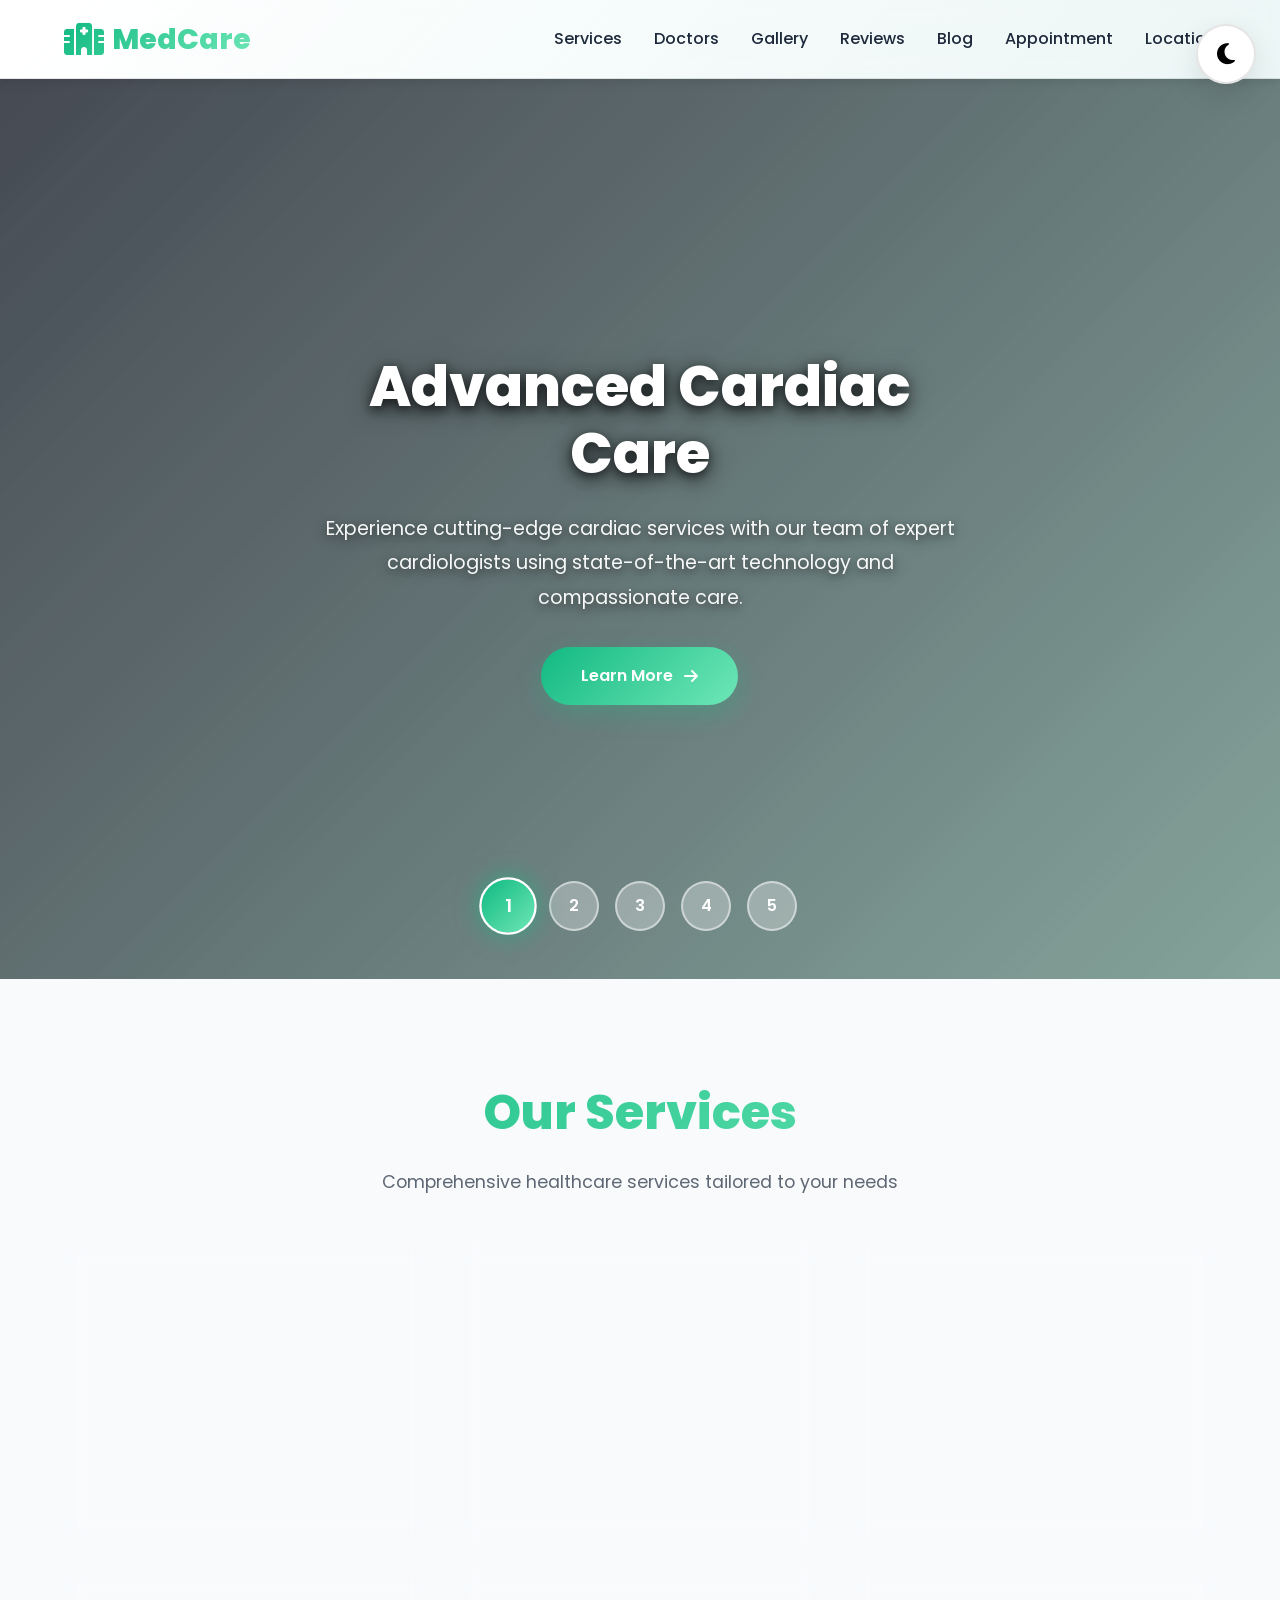
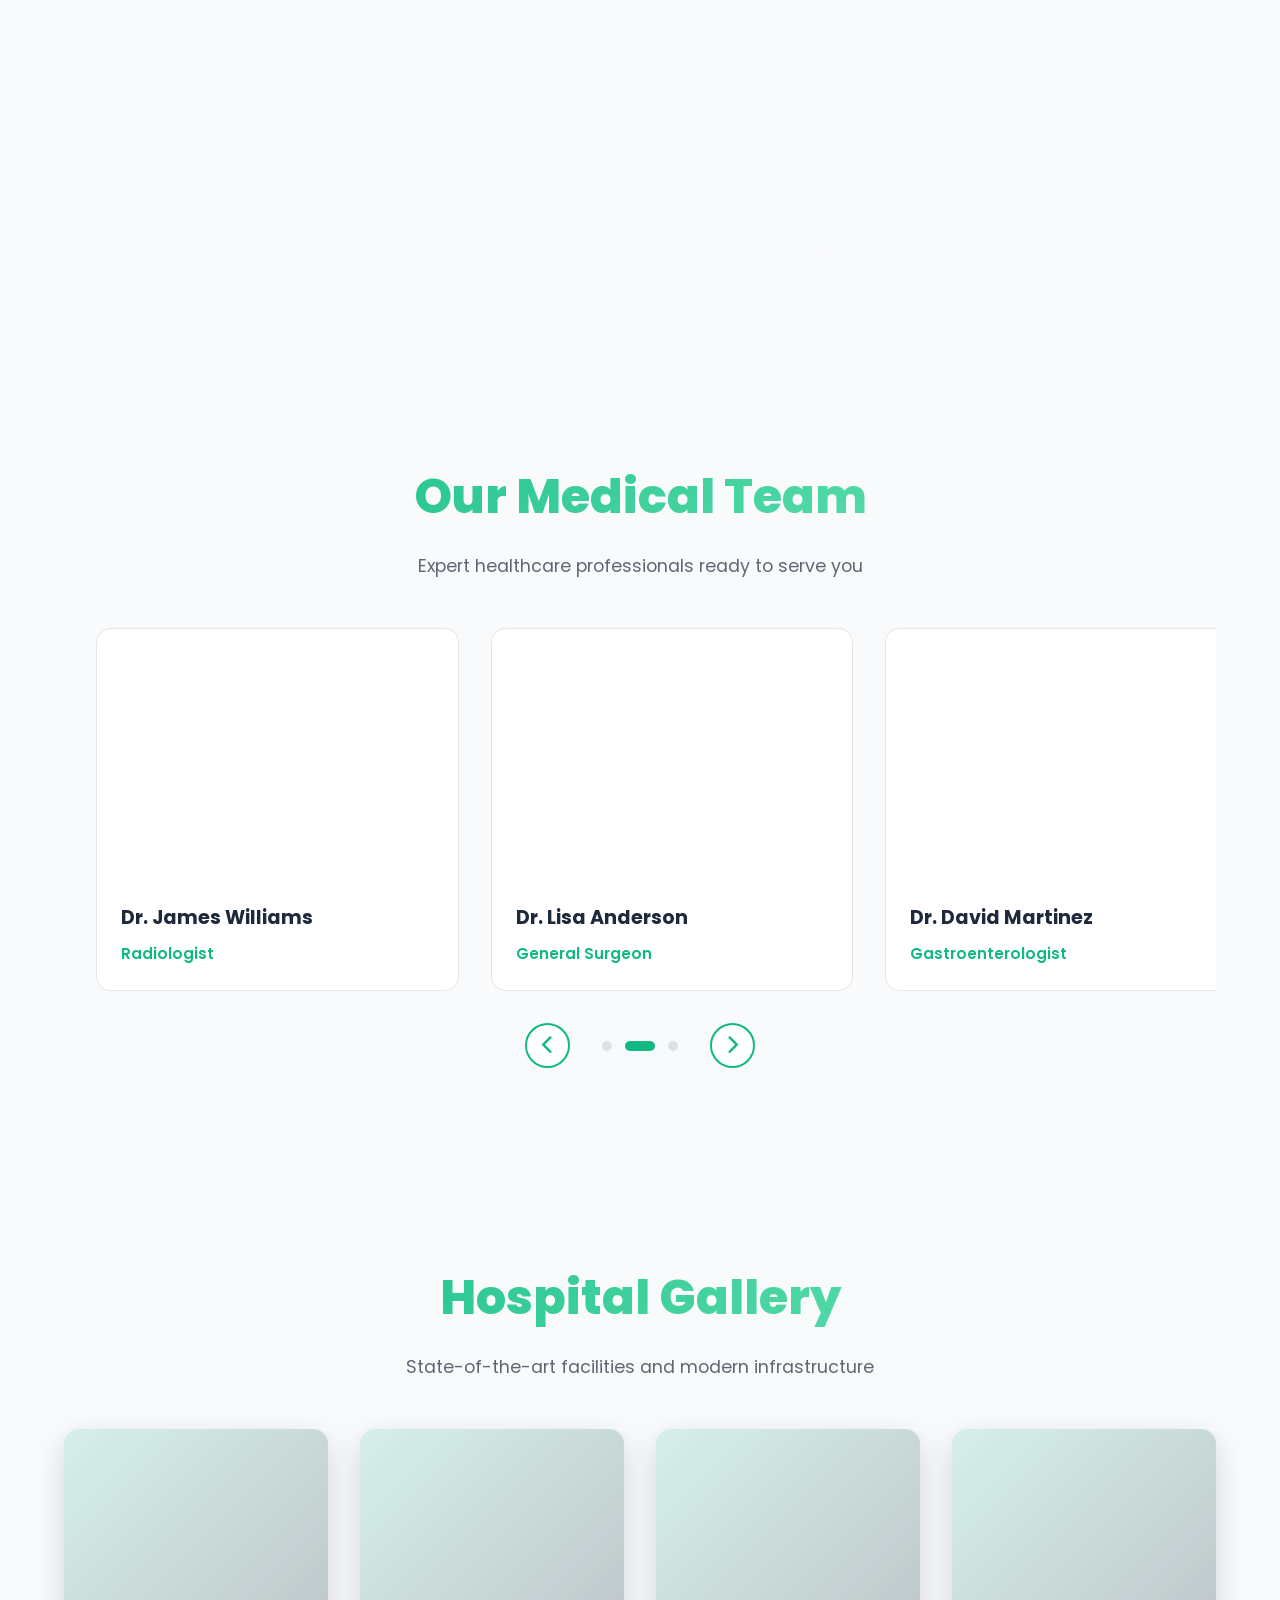
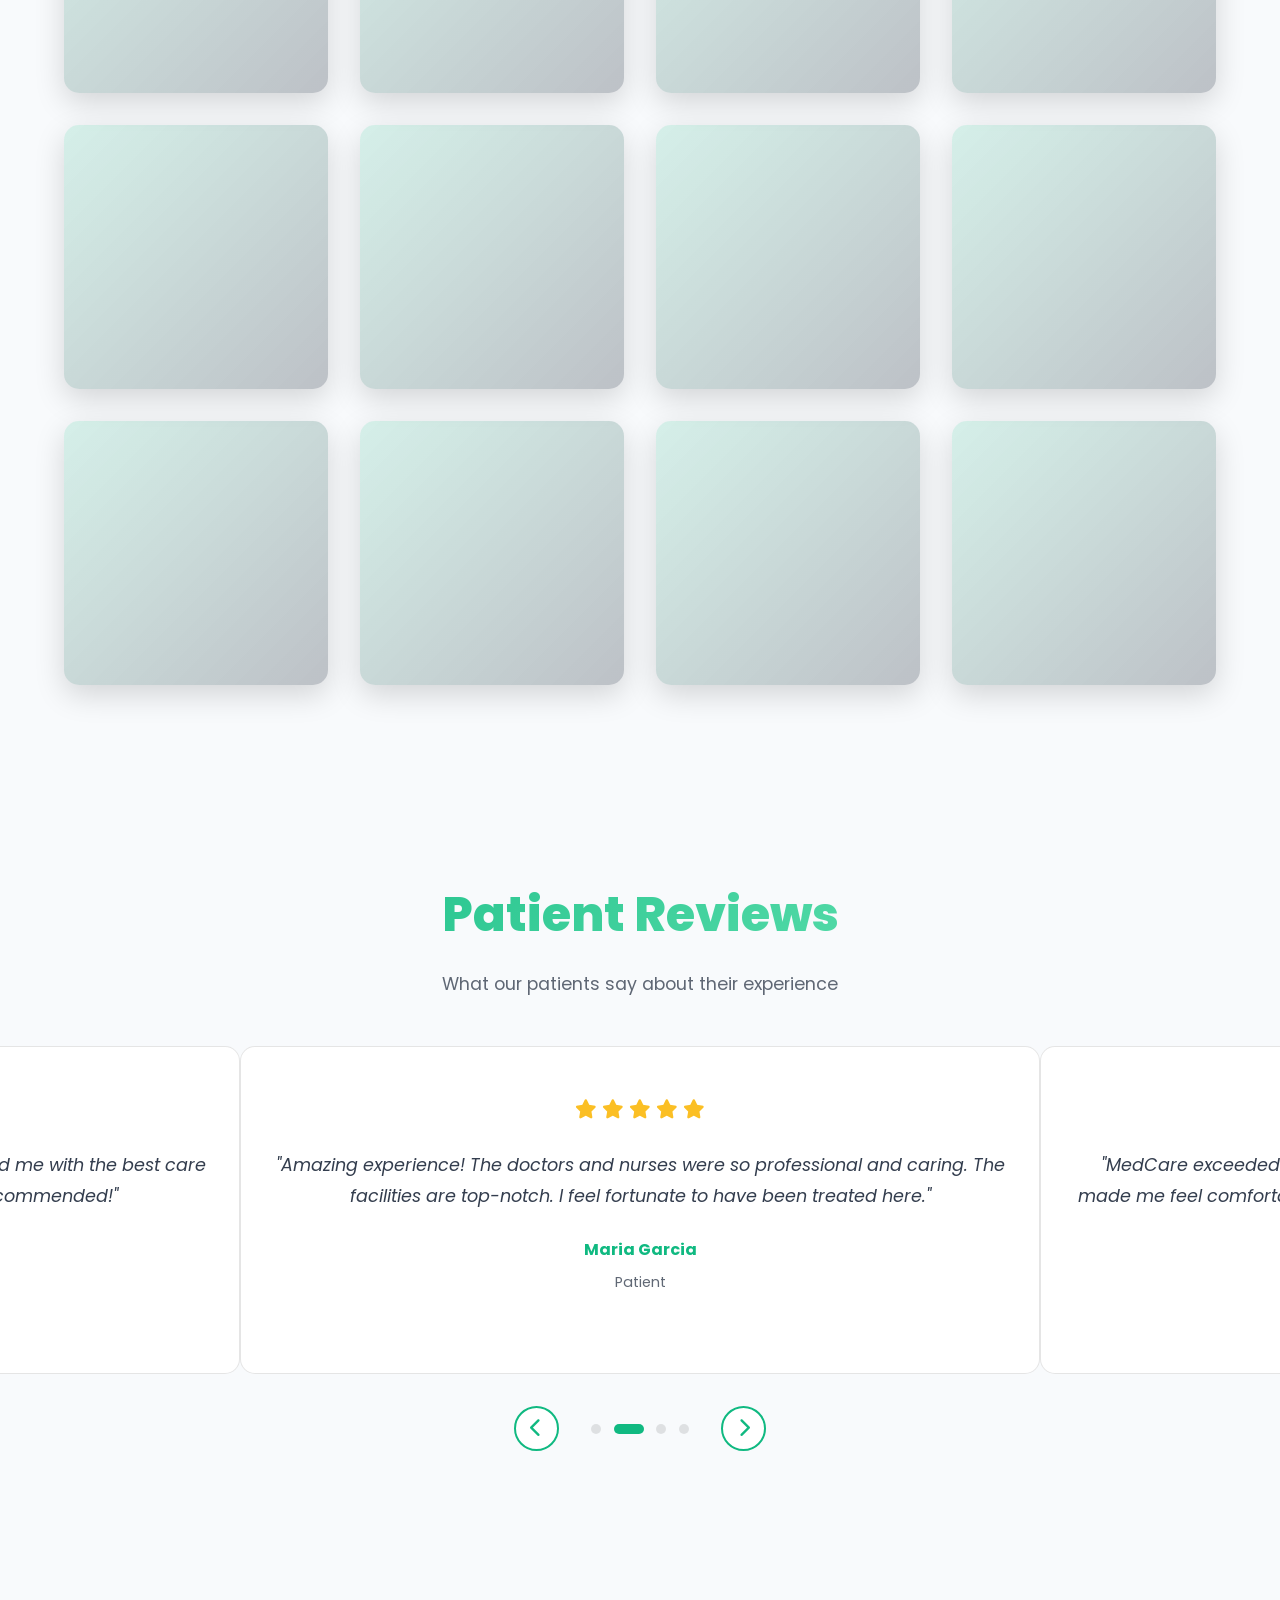
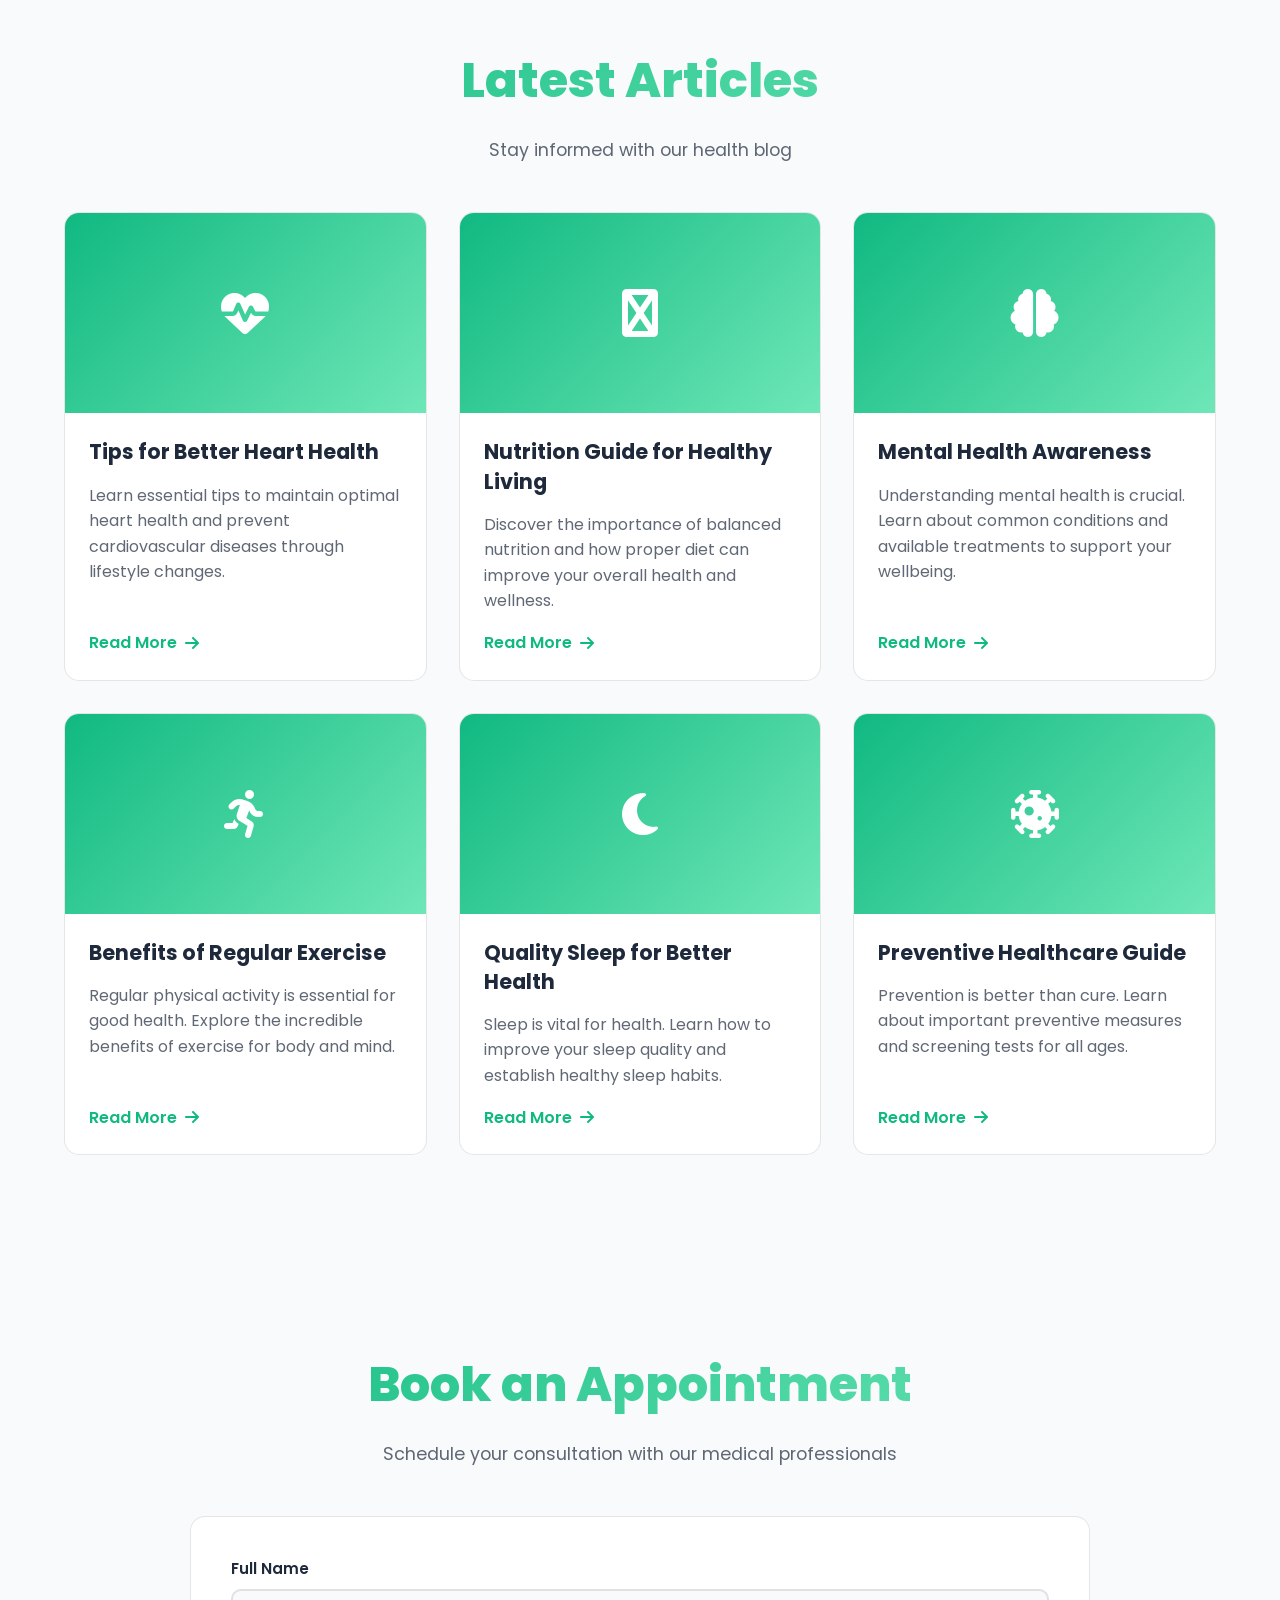
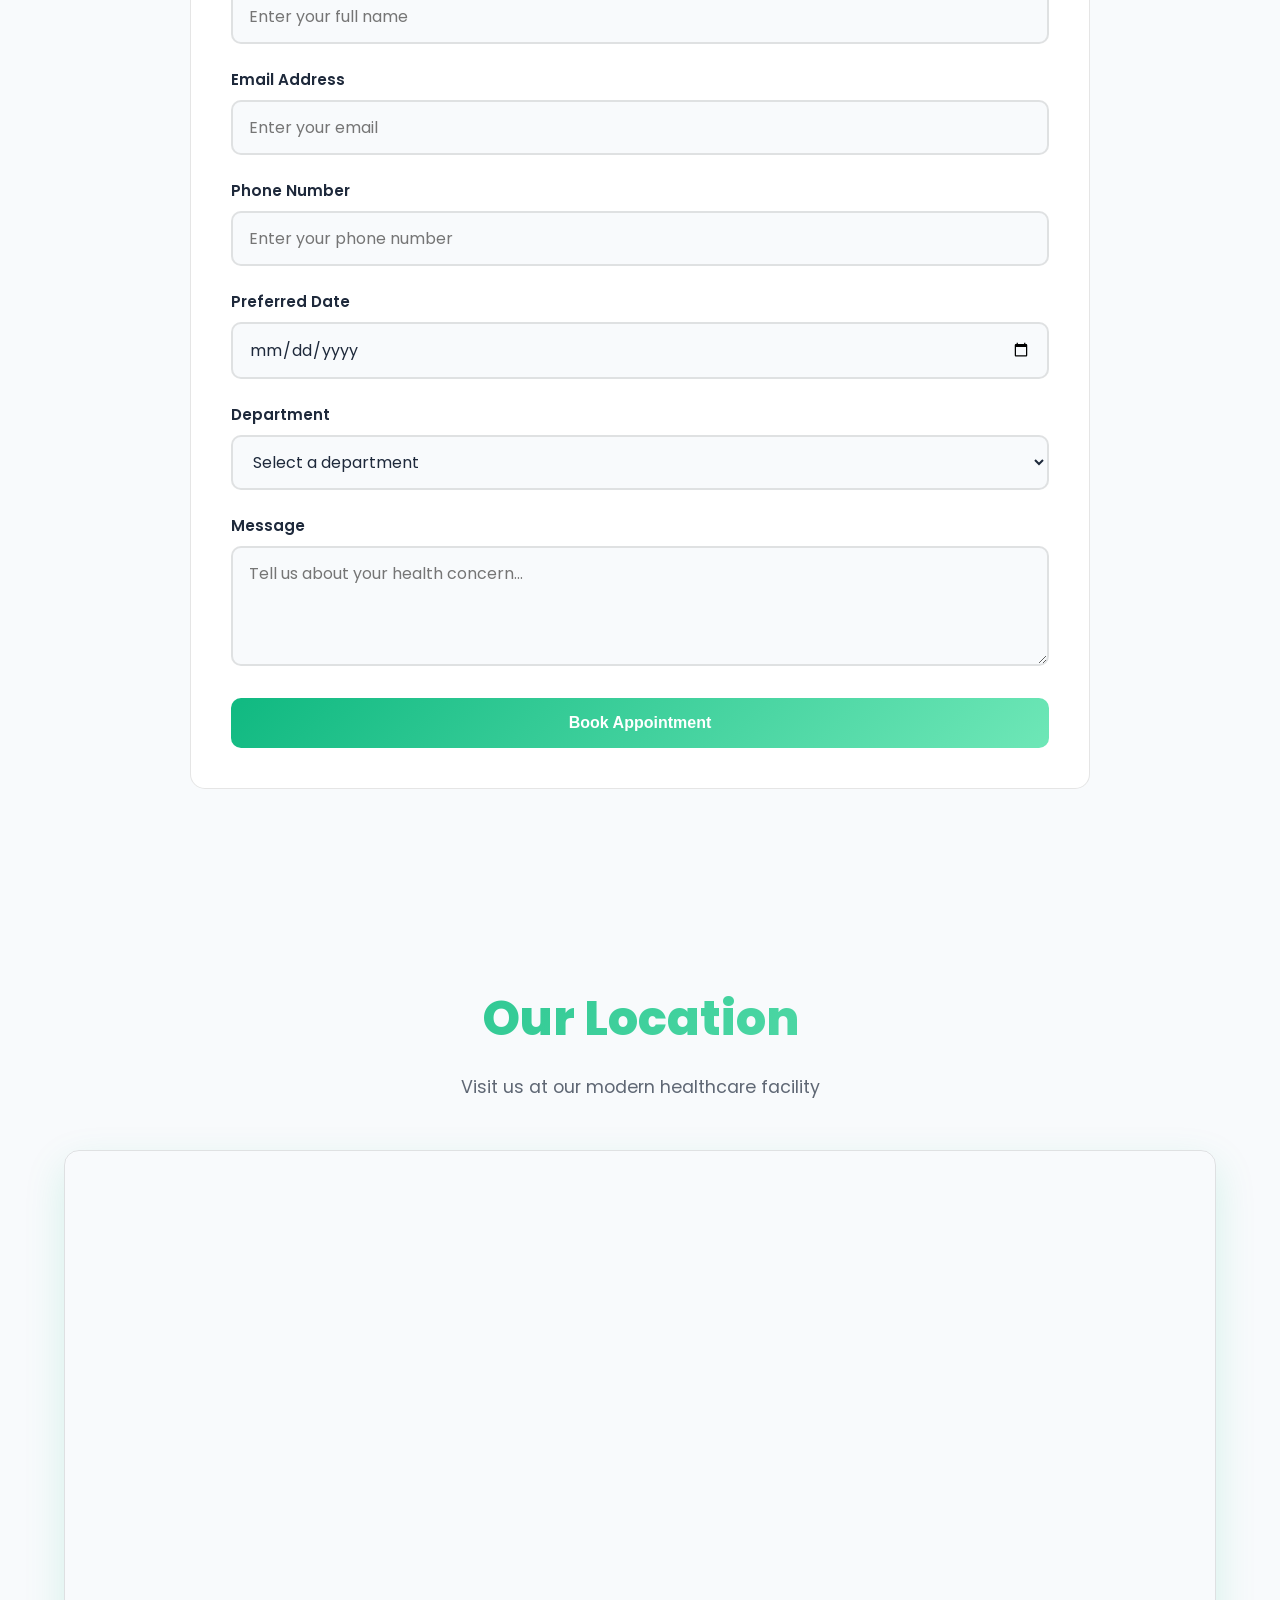
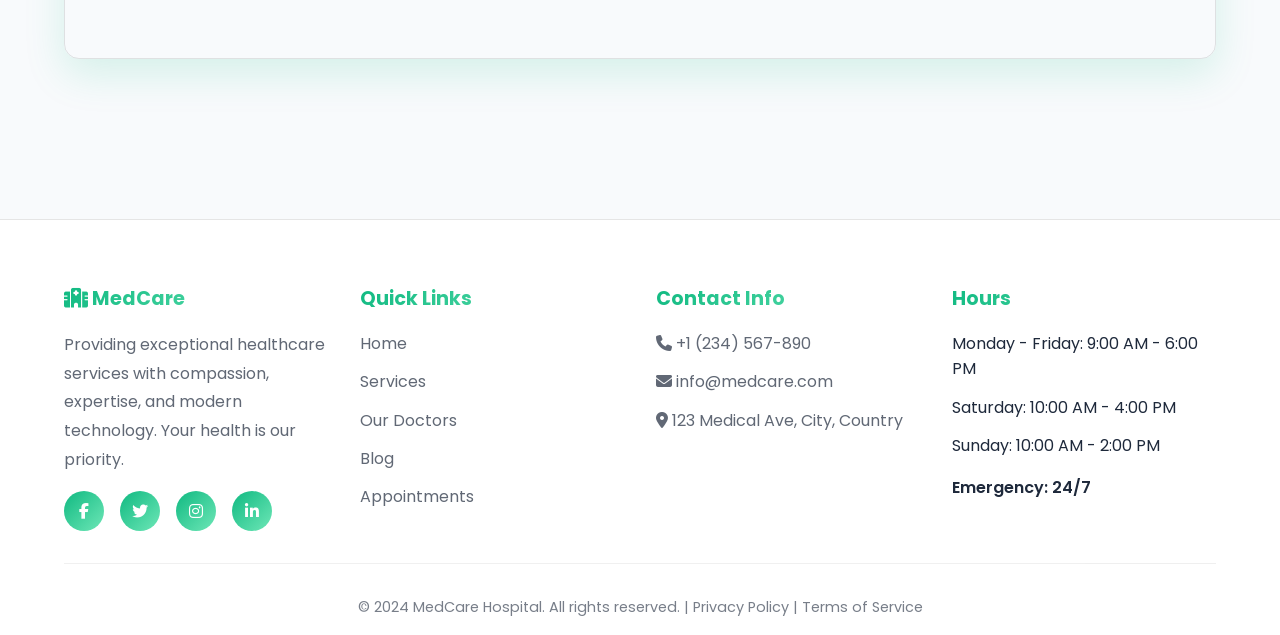
==== index.html @ 806a9387 "updated" ====
<!DOCTYPE html>
<html lang="en">
<head>
    <meta charset="UTF-8">
    <meta name="viewport" content="width=device-width, initial-scale=1.0">
    <meta name="description" content="Modern Hospital - Providing world-class healthcare services with compassion and expertise">
    <title>Modern Hospital - Excellence in Healthcare</title>
    
    <link rel="stylesheet" href="styles.css">

    <!-- Font Awesome Icons -->
    <link rel="stylesheet" href="https://cdnjs.cloudflare.com/ajax/libs/font-awesome/6.4.0/css/all.min.css">
    
    <!-- Google Fonts -->
    <link href="https://fonts.googleapis.com/css2?family=Poppins:wght@300;400;500;600;700;800&family=Roboto:wght@300;400;500;700&display=swap" rel="stylesheet">

    <!-- External CSS -->
    <!-- <link rel="stylesheet" href="modern-hospital.css"> -->
</head>
<body class="light-mode">
    <!-- ==================== THEME TOGGLE ==================== -->
    <button class="theme-toggle" id="themeToggle" aria-label="Toggle dark/light mode">
        <i class="fas fa-moon"></i>
    </button>

    <!-- ==================== NAVBAR ==================== -->
    <nav class="navbar" id="navbar">
        <div class="container">
            <div class="navbar-content">
                <div class="navbar-brand" onclick="scrollToSection('home')" style="cursor: pointer;">
                    <i class="fas fa-hospital"></i>
                    MedCare
                </div>
                <ul class="nav-links" id="navLinks">
                    <li><a class="nav-link" onclick="scrollToSection('services')">Services</a></li>
                    <li><a class="nav-link" onclick="scrollToSection('doctors')">Doctors</a></li>
                    <li><a class="nav-link" onclick="scrollToSection('gallery')">Gallery</a></li>
                    <li><a class="nav-link" onclick="scrollToSection('testimonials')">Reviews</a></li>
                    <li><a class="nav-link" onclick="scrollToSection('blog')">Blog</a></li>
                    <li><a class="nav-link" onclick="scrollToSection('appointment')">Appointment</a></li>
                    <li><a class="nav-link" onclick="scrollToSection('location')">Location</a></li>
                </ul>
                <div class="hamburger" id="hamburger">
                    <span></span>
                    <span></span>
                    <span></span>
                </div>
            </div>
        </div>
    </nav>

    <!-- ==================== HERO SECTION ==================== -->
    <section class="hero" id="home">
        <div class="hero-carousel-wrapper">
            <div class="hero-carousel-track" id="heroCarousel">
                <!-- Slide 1: Cardiac Care -->
                <div class="hero-slide" data-slide="1">
                    <div class="hero-slide-content">
                        <h1 class="hero-slide-title">Advanced Cardiac Care</h1>
                        <p class="hero-slide-description">Experience cutting-edge cardiac services with our team of expert cardiologists using state-of-the-art technology and compassionate care.</p>
                        <a href="#services" onclick="scrollToSection('services')" class="hero-btn">Learn More <i class="fas fa-arrow-right"></i></a>
                    </div>
                </div>

                <!-- Slide 2: Expert Team -->
                <div class="hero-slide" data-slide="2">
                    <div class="hero-slide-content">
                        <h1 class="hero-slide-title">Expert Medical Team</h1>
                        <p class="hero-slide-description">Our dedicated team of healthcare professionals is available 24/7 to provide exceptional medical care with focus on your well-being.</p>
                        <a href="#appointment" onclick="scrollToSection('appointment')" class="hero-btn">Book Appointment <i class="fas fa-calendar-check"></i></a>
                    </div>
                </div>

                <!-- Slide 3: Diagnostic Facilities -->
                <div class="hero-slide" data-slide="3">
                    <div class="hero-slide-content">
                        <h1 class="hero-slide-title">Diagnostic Excellence</h1>
                        <p class="hero-slide-description">Access state-of-the-art diagnostic facilities with advanced imaging and laboratory services for accurate diagnosis and treatment planning.</p>
                        <a href="#services" onclick="scrollToSection('services')" class="hero-btn">View Services <i class="fas fa-stethoscope"></i></a>
                    </div>
                </div>

                <!-- Slide 4: Patient-Centric Care -->
                <div class="hero-slide" data-slide="4"><div class="hero-slide-content">
                        <h1 class="hero-slide-title">Patient-Centric Approach</h1>
                        <p class="hero-slide-description">We prioritize your comfort and recovery with personalized treatment plans designed specifically for your unique healthcare needs.</p>
                        <a href="#appointment" onclick="scrollToSection('appointment')" class="hero-btn">Schedule Visit <i class="fas fa-calendar-check"></i></a>
                    </div>
                </div>

                <!-- Slide 5: Holistic Healthcare -->
                <div class="hero-slide" data-slide="5"><div class="hero-slide-content">
                        <h1 class="hero-slide-title">Holistic Healthcare Services</h1>
                        <p class="hero-slide-description">Comprehensive range of medical services addressing various aspects of your well-being through integrated and compassionate healthcare.</p>
                        <a href="#services" onclick="scrollToSection('services')" class="hero-btn">Explore Services <i class="fas fa-arrow-right"></i></a>
                    </div>
                </div>
            </div>

            <!-- Navigation Dots -->
            <div class="hero-dots" id="heroDots"></div>
        </div>
    </section>

    <!-- ==================== HERO SECTION 2: SURGICAL & SPECIALISTS ==================== -->
    <section class="hero hero-section-2" id="hero2" style="display: none;">
        <div class="hero-carousel-wrapper">
            <div class="hero-carousel-track" id="heroCarousel2">
                <!-- Slide 1: Surgical Excellence -->
                <div class="hero-slide" data-slide="1"><div class="hero-slide-content">
                        <h1 class="hero-slide-title">Surgical Excellence</h1>
                        <p class="hero-slide-description">State-of-the-art surgical suites equipped with advanced technology and staffed by highly skilled surgeons ensuring safe and successful procedures.</p>
                        <a href="#services" onclick="scrollToSection('services')" class="hero-btn">Learn More <i class="fas fa-arrow-right"></i></a>
                    </div>
                </div>

                <!-- Slide 2: Orthopedic Specialists -->
                <div class="hero-slide" data-slide="2"><div class="hero-slide-content">
                        <h1 class="hero-slide-title">Orthopedic Care</h1>
                        <p class="hero-slide-description">Expert orthopedic specialists providing comprehensive treatment for bone, joint, and muscle conditions with cutting-edge surgical and non-surgical options.</p>
                        <a href="#appointment" onclick="scrollToSection('appointment')" class="hero-btn">Book Consultation <i class="fas fa-calendar-check"></i></a>
                    </div>
                </div>

                <!-- Slide 3: Gynecology Services -->
                <div class="hero-slide" data-slide="3"><div class="hero-slide-content">
                        <h1 class="hero-slide-title">Women's Health</h1>
                        <p class="hero-slide-description">Specialized women's health services including obstetrics, gynecology, and maternal care provided by compassionate female specialists.</p>
                        <a href="#services" onclick="scrollToSection('services')" class="hero-btn">View Services <i class="fas fa-stethoscope"></i></a>
                    </div>
                </div>

                <!-- Slide 4: Neurology Department -->
                <div class="hero-slide" data-slide="4"><div class="hero-slide-content">
                        <h1 class="hero-slide-title">Neurology Services</h1>
                        <p class="hero-slide-description">Advanced neurological diagnosis and treatment for brain, spine, and nervous system disorders with modern imaging and therapeutic technologies.</p>
                        <a href="#appointment" onclick="scrollToSection('appointment')" class="hero-btn">Schedule Visit <i class="fas fa-calendar-check"></i></a>
                    </div>
                </div>

                <!-- Slide 5: Pediatric Care -->
                <div class="hero-slide" data-slide="5"><div class="hero-slide-content">
                        <h1 class="hero-slide-title">Pediatric Excellence</h1>
                        <p class="hero-slide-description">Specialized pediatric care with child-friendly facilities and expert pediatricians providing comprehensive healthcare for infants, children, and adolescents.</p>
                        <a href="#services" onclick="scrollToSection('services')" class="hero-btn">Explore Services <i class="fas fa-arrow-right"></i></a>
                    </div>
                </div>
            </div>

            <!-- Navigation Dots -->
            <div class="hero-dots" id="heroDots2"></div>
        </div>
    </section>

    <!-- ==================== HERO SECTION 3: EMERGENCY & WELLNESS ==================== -->
    <section class="hero hero-section-3" id="hero3" style="display: none;">
        <div class="hero-carousel-wrapper">
            <div class="hero-carousel-track" id="heroCarousel3">
                <!-- Slide 1: Emergency Services -->
                <div class="hero-slide" data-slide="1"><div class="hero-slide-content">
                        <h1 class="hero-slide-title">24/7 Emergency Care</h1>
                        <p class="hero-slide-description">Round-the-clock emergency department with fully equipped trauma centers and experienced medical professionals ready to handle any medical emergency.</p>
                        <a href="#services" onclick="scrollToSection('services')" class="hero-btn">Learn More <i class="fas fa-arrow-right"></i></a>
                    </div>
                </div>

                <!-- Slide 2: Wellness Programs -->
                <div class="hero-slide" data-slide="2"><div class="hero-slide-content">
                        <h1 class="hero-slide-title">Wellness & Prevention</h1>
                        <p class="hero-slide-description">Comprehensive wellness programs including preventive health screenings, fitness coaching, and lifestyle management for optimal health outcomes.</p>
                        <a href="#appointment" onclick="scrollToSection('appointment')" class="hero-btn">Join Program <i class="fas fa-calendar-check"></i></a>
                    </div>
                </div>

                <!-- Slide 3: Mental Health -->
                <div class="hero-slide" data-slide="3"><div class="hero-slide-content">
                        <h1 class="hero-slide-title">Mental Health Support</h1>
                        <p class="hero-slide-description">Professional mental health services including counseling, therapy, and psychiatric care in a supportive and confidential environment.</p>
                        <a href="#services" onclick="scrollToSection('services')" class="hero-btn">View Services <i class="fas fa-stethoscope"></i></a>
                    </div>
                </div>

                <!-- Slide 4: Rehabilitation Center -->
                <div class="hero-slide" data-slide="4"><div class="hero-slide-content">
                        <h1 class="hero-slide-title">Rehabilitation Services</h1>
                        <p class="hero-slide-description">State-of-the-art rehabilitation center providing physical therapy, occupational therapy, and recovery programs for maximum patient recovery.</p>
                        <a href="#appointment" onclick="scrollToSection('appointment')" class="hero-btn">Schedule Session <i class="fas fa-calendar-check"></i></a>
                    </div>
                </div>

                <!-- Slide 5: Specialized Care -->
                <div class="hero-slide" data-slide="5"><div class="hero-slide-content">
                        <h1 class="hero-slide-title">Specialty Services</h1>
                        <p class="hero-slide-description">Access to specialized medical services including oncology, endocrinology, rheumatology, and other specialized departments for complex medical conditions.</p>
                        <a href="#services" onclick="scrollToSection('services')" class="hero-btn">Explore Services <i class="fas fa-arrow-right"></i></a>
                    </div>
                </div>
            </div>

            <!-- Navigation Dots -->
            <div class="hero-dots" id="heroDots3"></div>
        </div>
    </section>

    <section class="services" id="services">
        <div class="container">
            <h2 class="section-title">Our Services</h2>
            <p class="section-subtitle">Comprehensive healthcare services tailored to your needs</p>
            
            <div class="services-grid">
                <div class="service-card">
                    <div class="service-icon">
                        <i class="fas fa-heartbeat"></i>
                    </div>
                    <h3 class="service-title">Emergency Care</h3>
                    <p class="service-description">24/7 emergency services with highly trained medical professionals and advanced equipment</p>
                </div>

                <div class="service-card">
                    <div class="service-icon">
                        <i class="fas fa-microscope"></i>
                    </div>
                    <h3 class="service-title">Diagnostics</h3>
                    <p class="service-description">State-of-the-art diagnostic facilities with latest imaging and laboratory technologies</p>
                </div>

                <div class="service-card">
                    <div class="service-icon">
                        <i class="fas fa-brain"></i>
                    </div>
                    <h3 class="service-title">Neurology</h3>
                    <p class="service-description">Expert neurological care for brain and nervous system conditions</p>
                </div>

                <div class="service-card">
                    <div class="service-icon">
                        <i class="fas fa-wind"></i>
                    </div>
                    <h3 class="service-title">Pulmonology</h3>
                    <p class="service-description">Comprehensive respiratory care and treatment for lung diseases</p>
                </div>

                <div class="service-card">
                    <div class="service-icon">
                        <i class="fas fa-tooth"></i>
                    </div>
                    <h3 class="service-title">Dental Care</h3>
                    <p class="service-description">Complete dental services from preventive care to advanced cosmetic dentistry</p>
                </div>

                <div class="service-card">
                    <div class="service-icon">
                        <i class="fas fa-child"></i>
                    </div>
                    <h3 class="service-title">Pediatrics</h3>
                    <p class="service-description">Specialized care for children with a focus on their unique health needs</p>
                </div>
            </div>
        </div>
    </section>

    <!-- ==================== DOCTORS SECTION ==================== -->
    <section class="doctors" id="doctors">
        <div class="container">
            <h2 class="section-title">Our Medical Team</h2>
            <p class="section-subtitle">Expert healthcare professionals ready to serve you</p>
            
            <div class="carousel">
                <div class="carousel-track" id="doctorsCarousel">
                    <!-- Slide 1 -->
                    <div class="carousel-slide">
                        <div class="doctor-card" data-doctor="1">
                            <div class="doctor-image"></div>
                            <div class="doctor-info">
                                <h3 class="doctor-name">Dr. Sarah Johnson</h3>
                                <p class="doctor-specialty">Cardiologist</p>
                            </div>
                        </div>
                        <div class="doctor-card" data-doctor="2">
                            <div class="doctor-image"></div>
                            <div class="doctor-info">
                                <h3 class="doctor-name">Dr. Michael Chen</h3>
                                <p class="doctor-specialty">Neurologist</p>
                            </div>
                        </div>
                        <div class="doctor-card" data-doctor="3">
                            <div class="doctor-image"></div>
                            <div class="doctor-info">
                                <h3 class="doctor-name">Dr. Emily Rodriguez</h3>
                                <p class="doctor-specialty">Pediatrician</p>
                            </div>
                        </div>
                    </div>

                    <!-- Slide 2 -->
                    <div class="carousel-slide">
                        <div class="doctor-card" data-doctor="4">
                            <div class="doctor-image"></div>
                            <div class="doctor-info">
                                <h3 class="doctor-name">Dr. James Williams</h3>
                                <p class="doctor-specialty">Radiologist</p>
                            </div>
                        </div>
                        <div class="doctor-card" data-doctor="5">
                            <div class="doctor-image"></div>
                            <div class="doctor-info">
                                <h3 class="doctor-name">Dr. Lisa Anderson</h3>
                                <p class="doctor-specialty">General Surgeon</p>
                            </div>
                        </div>
                        <div class="doctor-card" data-doctor="6">
                            <div class="doctor-image"></div>
                            <div class="doctor-info">
                                <h3 class="doctor-name">Dr. David Martinez</h3>
                                <p class="doctor-specialty">Gastroenterologist</p>
                            </div>
                        </div>
                    </div>

                    <!-- Slide 3 -->
                    <div class="carousel-slide">
                        <div class="doctor-card" data-doctor="7">
                            <div class="doctor-image"></div>
                            <div class="doctor-info">
                                <h3 class="doctor-name">Dr. Rachel Taylor</h3>
                                <p class="doctor-specialty">Orthopedist</p>
                            </div>
                        </div>
                        <div class="doctor-card" data-doctor="8">
                            <div class="doctor-image"></div>
                            <div class="doctor-info">
                                <h3 class="doctor-name">Dr. Kevin Thompson</h3>
                                <p class="doctor-specialty">Oncologist</p>
                            </div>
                        </div>
                        <div class="doctor-card" data-doctor="9">
                            <div class="doctor-image"></div>
                            <div class="doctor-info">
                                <h3 class="doctor-name">Dr. Jennifer Lee</h3>
                                <p class="doctor-specialty">Ophthalmologist</p>
                            </div>
                        </div>
                    </div>
                </div>
            </div>

            <div class="carousel-controls">
                <button class="carousel-btn" onclick="previousDoctor()" aria-label="Previous doctors">
                    <i class="fas fa-chevron-left"></i>
                </button>
                <div class="carousel-dots" id="doctorDots"></div>
                <button class="carousel-btn" onclick="nextDoctor()" aria-label="Next doctors">
                    <i class="fas fa-chevron-right"></i>
                </button>
            </div>
        </div>
    </section>

    <!-- ==================== GALLERY SECTION ==================== -->
    <section class="gallery" id="gallery">
        <div class="container">
            <h2 class="section-title">Hospital Gallery</h2>
            <p class="section-subtitle">State-of-the-art facilities and modern infrastructure</p>
            
            <div class="gallery-grid">
                <div class="gallery-item" data-gallery="1">
                    <div class="gallery-image"></div>
                    <div class="gallery-overlay">
                        <h3>Hospital Lobby</h3>
                    </div>
                </div>
                <div class="gallery-item" data-gallery="2">
                    <div class="gallery-image"></div>
                    <div class="gallery-overlay">
                        <h3>Operating Room</h3>
                    </div>
                </div>
                <div class="gallery-item" data-gallery="3">
                    <div class="gallery-image"></div>
                    <div class="gallery-overlay">
                        <h3>Laboratory</h3>
                    </div>
                </div>
                <div class="gallery-item" data-gallery="4">
                    <div class="gallery-image"></div>
                    <div class="gallery-overlay">
                        <h3>Emergency Ward</h3>
                    </div>
                </div>
                <div class="gallery-item" data-gallery="5">
                    <div class="gallery-image"></div>
                    <div class="gallery-overlay">
                        <h3>Patient Care</h3>
                    </div>
                </div>
                <div class="gallery-item" data-gallery="6">
                    <div class="gallery-image"></div>
                    <div class="gallery-overlay">
                        <h3>Recovery Ward</h3>
                    </div>
                </div>
                <div class="gallery-item" data-gallery="7">
                    <div class="gallery-image"></div>
                    <div class="gallery-overlay">
                        <h3>Diagnostic Unit</h3>
                    </div>
                </div>
                <div class="gallery-item" data-gallery="8">
                    <div class="gallery-image"></div>
                    <div class="gallery-overlay">
                        <h3>Cardiac Center</h3>
                    </div>
                </div>
                <div class="gallery-item" data-gallery="9">
                    <div class="gallery-image"></div>
                    <div class="gallery-overlay">
                        <h3>Rehabilitation</h3>
                    </div>
                </div>
                <div class="gallery-item" data-gallery="10">
                    <div class="gallery-image"></div>
                    <div class="gallery-overlay">
                        <h3>Imaging Center</h3>
                    </div>
                </div>
                <div class="gallery-item" data-gallery="11">
                    <div class="gallery-image"></div>
                    <div class="gallery-overlay">
                        <h3>Pharmacy</h3>
                    </div>
                </div>
                <div class="gallery-item" data-gallery="12">
                    <div class="gallery-image"></div>
                    <div class="gallery-overlay">
                        <h3>Specialist Clinic</h3>
                    </div>
                </div>
            </div>
        </div>
    </section>

    <!-- ==================== TESTIMONIALS SECTION ==================== -->
    <section class="testimonials" id="testimonials">
        <div class="container">
            <h2 class="section-title">Patient Reviews</h2>
            <p class="section-subtitle">What our patients say about their experience</p>
            
            <div class="testimonial-carousel">
                <div class="testimonial-track" id="testimonialsCarousel">
                    <div class="testimonial-slide">
                        <div class="stars">
                            <i class="fas fa-star"></i>
                            <i class="fas fa-star"></i>
                            <i class="fas fa-star"></i>
                            <i class="fas fa-star"></i>
                            <i class="fas fa-star"></i>
                        </div>
                        <p class="testimonial-text">"The medical team at MedCare is exceptional. They provided me with the best care and attention throughout my treatment. Highly recommended!"</p>
                        <p class="testimonial-author">John Smith</p>
                        <p class="testimonial-role">Patient</p>
                    </div>

                    <div class="testimonial-slide">
                        <div class="stars">
                            <i class="fas fa-star"></i>
                            <i class="fas fa-star"></i>
                            <i class="fas fa-star"></i>
                            <i class="fas fa-star"></i>
                            <i class="fas fa-star"></i>
                        </div>
                        <p class="testimonial-text">"Amazing experience! The doctors and nurses were so professional and caring. The facilities are top-notch. I feel fortunate to have been treated here."</p>
                        <p class="testimonial-author">Maria Garcia</p>
                        <p class="testimonial-role">Patient</p>
                    </div>

                    <div class="testimonial-slide">
                        <div class="stars">
                            <i class="fas fa-star"></i>
                            <i class="fas fa-star"></i>
                            <i class="fas fa-star"></i>
                            <i class="fas fa-star"></i>
                            <i class="fas fa-star"></i>
                        </div>
                        <p class="testimonial-text">"MedCare exceeded all my expectations. From the moment I arrived, the staff made me feel comfortable and cared for. My recovery has been smooth thanks to their expertise."</p>
                        <p class="testimonial-author">David Thompson</p>
                        <p class="testimonial-role">Patient</p>
                    </div>

                    <div class="testimonial-slide">
                        <div class="stars">
                            <i class="fas fa-star"></i>
                            <i class="fas fa-star"></i>
                            <i class="fas fa-star"></i>
                            <i class="fas fa-star"></i>
                            <i class="fas fa-star"></i>
                        </div>
                        <p class="testimonial-text">"Outstanding medical care and compassionate staff. The hospital is clean, modern, and equipped with the latest technology. Truly a world-class healthcare facility!"</p>
                        <p class="testimonial-author">Sarah Johnson</p>
                        <p class="testimonial-role">Patient</p>
                    </div>
                </div>
            </div>

            <div class="carousel-controls">
                <button class="carousel-btn" onclick="previousTestimonial()" aria-label="Previous testimonial">
                    <i class="fas fa-chevron-left"></i>
                </button>
                <div class="carousel-dots" id="testimonialDots"></div>
                <button class="carousel-btn" onclick="nextTestimonial()" aria-label="Next testimonial">
                    <i class="fas fa-chevron-right"></i>
                </button>
            </div>
        </div>
    </section>

    <!-- ==================== BLOG SECTION ==================== -->
    <section class="blog" id="blog">
        <div class="container">
            <h2 class="section-title">Latest Articles</h2>
            <p class="section-subtitle">Stay informed with our health blog</p>
            
            <div class="blog-grid">
                <div class="blog-card">
                    <div class="blog-image"><i class="fas fa-heartbeat"></i></div>
                    <div class="blog-content">
                        <h3 class="blog-title">Tips for Better Heart Health</h3>
                        <p class="blog-excerpt">Learn essential tips to maintain optimal heart health and prevent cardiovascular diseases through lifestyle changes.</p>
                        <a href="#" class="blog-btn">Read More <i class="fas fa-arrow-right"></i></a>
                    </div>
                </div>

                <div class="blog-card">
                    <div class="blog-image"><i class="fas fa-apple"></i></div>
                    <div class="blog-content">
                        <h3 class="blog-title">Nutrition Guide for Healthy Living</h3>
                        <p class="blog-excerpt">Discover the importance of balanced nutrition and how proper diet can improve your overall health and wellness.</p>
                        <a href="#" class="blog-btn">Read More <i class="fas fa-arrow-right"></i></a>
                    </div>
                </div>

                <div class="blog-card">
                    <div class="blog-image"><i class="fas fa-brain"></i></div>
                    <div class="blog-content">
                        <h3 class="blog-title">Mental Health Awareness</h3>
                        <p class="blog-excerpt">Understanding mental health is crucial. Learn about common conditions and available treatments to support your wellbeing.</p>
                        <a href="#" class="blog-btn">Read More <i class="fas fa-arrow-right"></i></a>
                    </div>
                </div>

                <div class="blog-card">
                    <div class="blog-image"><i class="fas fa-person-running"></i></div>
                    <div class="blog-content">
                        <h3 class="blog-title">Benefits of Regular Exercise</h3>
                        <p class="blog-excerpt">Regular physical activity is essential for good health. Explore the incredible benefits of exercise for body and mind.</p>
                        <a href="#" class="blog-btn">Read More <i class="fas fa-arrow-right"></i></a>
                    </div>
                </div>

                <div class="blog-card">
                    <div class="blog-image"><i class="fas fa-moon"></i></div>
                    <div class="blog-content">
                        <h3 class="blog-title">Quality Sleep for Better Health</h3>
                        <p class="blog-excerpt">Sleep is vital for health. Learn how to improve your sleep quality and establish healthy sleep habits.</p>
                        <a href="#" class="blog-btn">Read More <i class="fas fa-arrow-right"></i></a>
                    </div>
                </div>

                <div class="blog-card">
                    <div class="blog-image"><i class="fas fa-virus-covid"></i></div>
                    <div class="blog-content">
                        <h3 class="blog-title">Preventive Healthcare Guide</h3>
                        <p class="blog-excerpt">Prevention is better than cure. Learn about important preventive measures and screening tests for all ages.</p>
                        <a href="#" class="blog-btn">Read More <i class="fas fa-arrow-right"></i></a>
                    </div>
                </div>
            </div>
        </div>
    </section>

    <!-- ==================== APPOINTMENT SECTION ==================== -->
    <section class="appointment" id="appointment">
        <div class="container">
            <h2 class="section-title">Book an Appointment</h2>
            <p class="section-subtitle">Schedule your consultation with our medical professionals</p>
            
            <div class="form-container">
                <form id="appointmentForm" onsubmit="handleFormSubmit(event)">
                    <div class="form-group">
                        <label class="form-label" for="name">Full Name</label>
                        <input type="text" id="name" class="form-input" placeholder="Enter your full name" required>
                        <div class="form-error" data-error="name"></div>
                    </div>

                    <div class="form-group">
                        <label class="form-label" for="email">Email Address</label>
                        <input type="email" id="email" class="form-input" placeholder="Enter your email" required>
                        <div class="form-error" data-error="email"></div>
                    </div>

                    <div class="form-group">
                        <label class="form-label" for="phone">Phone Number</label>
                        <input type="tel" id="phone" class="form-input" placeholder="Enter your phone number" required>
                        <div class="form-error" data-error="phone"></div>
                    </div>

                    <div class="form-group">
                        <label class="form-label" for="date">Preferred Date</label>
                        <input type="date" id="date" class="form-input" required>
                        <div class="form-error" data-error="date"></div>
                    </div>

                    <div class="form-group">
                        <label class="form-label" for="department">Department</label>
                        <select id="department" class="form-select" required>
                            <option value="">Select a department</option>
                            <option value="cardiology">Cardiology</option>
                            <option value="neurology">Neurology</option>
                            <option value="pediatrics">Pediatrics</option>
                            <option value="orthopedics">Orthopedics</option>
                            <option value="general">General Medicine</option>
                            <option value="dentistry">Dentistry</option>
                        </select>
                        <div class="form-error" data-error="department"></div>
                    </div>

                    <div class="form-group">
                        <label class="form-label" for="message">Message</label>
                        <textarea id="message" class="form-textarea" placeholder="Tell us about your health concern..."></textarea>
                        <div class="form-error" data-error="message"></div>
                    </div>

                    <button type="submit" class="form-submit">Book Appointment</button>
                </form>
            </div>
        </div>
    </section>

    <!-- ==================== LOCATION MAP SECTION ==================== -->
    <section class="location-map" id="location">
        <div class="container">
            <h2 class="section-title">Our Location</h2>
            <p class="section-subtitle">Visit us at our modern healthcare facility</p>
            
            <div class="map-wrapper">
                <div class="map-container">
                    <iframe class="map-frame" src="https://www.google.com/maps/embed?pb=!1m18!1m12!1m3!1d3022.1841769179264!2d-74.00601!3d40.71282!2m3!1f0!2f0!3f0!3m2!1i1024!2i768!4f13.1!3m3!1m2!1s0x89c25a390e50ee6f%3A0x129b25ca7aaa26b7!2s123%20Medical%20Ave%2C%20New%20York%2C%20NY!5e0!3m2!1sen!2sus!4v1574352729816" allowfullscreen="" loading="lazy" referrerpolicy="no-referrer-when-downgrade"></iframe>
                </div>
            </div>
        </div>
    </section>

    <!-- ==================== FOOTER ==================== -->
    <footer class="footer">
        <div class="container">
            <div class="footer-content">
                <div class="footer-section">
                    <h3><i class="fas fa-hospital"></i> MedCare</h3>
                    <p>Providing exceptional healthcare services with compassion, expertise, and modern technology. Your health is our priority.</p>
                    <div class="social-icons">
                        <a href="#" class="social-icon" aria-label="Facebook">
                            <i class="fab fa-facebook-f"></i>
                        </a>
                        <a href="#" class="social-icon" aria-label="Twitter">
                            <i class="fab fa-twitter"></i>
                        </a>
                        <a href="#" class="social-icon" aria-label="Instagram">
                            <i class="fab fa-instagram"></i>
                        </a>
                        <a href="#" class="social-icon" aria-label="LinkedIn">
                            <i class="fab fa-linkedin-in"></i>
                        </a>
                    </div>
                </div>

                <div class="footer-section">
                    <h3>Quick Links</h3>
                    <ul>
                        <li><a href="#home">Home</a></li>
                        <li><a href="#services">Services</a></li>
                        <li><a href="#doctors">Our Doctors</a></li>
                        <li><a href="#blog">Blog</a></li>
                        <li><a href="#appointment">Appointments</a></li>
                    </ul>
                </div>

                <div class="footer-section">
                    <h3>Contact Info</h3>
                    <ul>
                        <li>
                            <a href="tel:+1234567890">
                                <i class="fas fa-phone"></i> +1 (234) 567-890
                            </a>
                        </li>
                        <li>
                            <a href="mailto:info@medcare.com">
                                <i class="fas fa-envelope"></i> info@medcare.com
                            </a>
                        </li>
                        <li>
                            <a href="#">
                                <i class="fas fa-map-marker-alt"></i> 123 Medical Ave, City, Country
                            </a>
                        </li>
                    </ul>
                </div>

                <div class="footer-section">
                    <h3>Hours</h3>
                    <ul>
                        <li>Monday - Friday: 9:00 AM - 6:00 PM</li>
                        <li>Saturday: 10:00 AM - 4:00 PM</li>
                        <li>Sunday: 10:00 AM - 2:00 PM</li>
                        <li style="margin-top: 1rem; font-weight: 600;">Emergency: 24/7</li>
                    </ul>
                </div>
            </div>

            <div class="footer-bottom">
                <p>&copy; 2024 MedCare Hospital. All rights reserved. | <a href="#" style="text-decoration: none; color: inherit;">Privacy Policy</a> | <a href="#" style="text-decoration: none; color: inherit;">Terms of Service</a></p>
            </div>
        </div>
    </footer>

    <!-- ==================== SCROLL TO TOP BUTTON ==================== -->
    <button class="scroll-to-top" id="scrollToTop" onclick="scrollToTop()" aria-label="Scroll to top">
        <i class="fas fa-chevron-up"></i>
    </button>

    <!-- ==================== EXTERNAL JAVASCRIPT ==================== -->
    <script src="script.js"></script>
</body>
</html>
---- styles.css ----
/* ==================== CSS VARIABLES ==================== */
:root {
    --primary-color: #10b981;
    --primary-dark: #059669;
    --primary-light: #6ee7b7;
    --dark-bg: #0f172a;
    --light-bg: #f8fafc;
    --card-bg-dark: #1e293b;
    --card-bg-light: #ffffff;
    --text-dark: #1e293b;
    --text-light: #e2e8f0;
    --border-dark: rgba(255, 255, 255, 0.1);
    --border-light: rgba(0, 0, 0, 0.1);
    --shadow: 0 10px 30px rgba(0, 0, 0, 0.1);
    --shadow-dark: 0 10px 30px rgba(0, 0, 0, 0.3);
}

body.dark-mode {
    --bg: var(--dark-bg);
    --card-bg: var(--card-bg-dark);
    --text: var(--text-light);
    --border: var(--border-dark);
}

body.light-mode {
    --bg: var(--light-bg);
    --card-bg: var(--card-bg-light);
    --text: var(--text-dark);
    --border: var(--border-light);
}

/* ==================== GLOBAL STYLES ==================== */
* {
    margin: 0;
    padding: 0;
    box-sizing: border-box;
}

html {
    scroll-behavior: smooth;
}

body {
    font-family: 'Poppins', sans-serif;
    background: var(--bg);
    color: var(--text);
    transition: background 0.4s ease, color 0.4s ease;
    line-height: 1.6;
    overflow-x: hidden;
}

.container {
    max-width: 1200px;
    margin: 0 auto;
    padding: 0 1.5rem;
}

.section-title {
    font-size: clamp(1.8rem, 5vw, 3rem);
    font-weight: 800;
    text-align: center;
    margin-bottom: 1rem;
    background: linear-gradient(135deg, var(--primary-color), var(--primary-light));
    -webkit-background-clip: text;
    -webkit-text-fill-color: transparent;
    background-clip: text;
}

.section-subtitle {
    text-align: center;
    opacity: 0.7;
    font-size: 1.1rem;
    margin-bottom: 3rem;
    max-width: 600px;
    margin-left: auto;
    margin-right: auto;
}

/* ==================== THEME TOGGLE ==================== */
.theme-toggle {
    position: fixed;
    top: 1.5rem;
    right: 1.5rem;
    z-index: 999;
    background: var(--card-bg);
    border: 2px solid var(--border);
    width: 60px;
    height: 60px;
    border-radius: 50%;
    display: flex;
    align-items: center;
    justify-content: center;
    cursor: pointer;
    transition: all 0.3s ease;
    box-shadow: var(--shadow);
}

.theme-toggle:hover {
    transform: scale(1.1) rotate(20deg);
    background: var(--primary-color);
    color: white;
}

.theme-toggle i {
    font-size: 1.5rem;
}

@media (max-width: 768px) {
    .theme-toggle {
        top: auto;
        bottom: 8rem;
        right: 1rem;
        width: 50px;
        height: 50px;
        z-index: 98;
    }
}

@media (max-width: 480px) {
    .theme-toggle {
        bottom: 7rem;
        width: 45px;
        height: 45px;
    }
}

/* ==================== NAVBAR ==================== */
.navbar {
    background: linear-gradient(135deg, var(--card-bg), rgba(16, 185, 129, 0.05));
    backdrop-filter: blur(10px);
    border-bottom: 1px solid var(--border);
    padding: 1rem 0;
    position: sticky;
    top: 0;
    z-index: 100;
    transition: all 0.3s ease;
    box-shadow: 0 2px 10px var(--border);
}

.navbar.scrolled {
    padding: 0.5rem 0;
    box-shadow: var(--shadow);
}

.navbar-content {
    display: flex;
    justify-content: space-between;
    align-items: center;
}

.navbar-brand {
    font-size: 1.8rem;
    font-weight: 800;
    background: linear-gradient(135deg, var(--primary-color), var(--primary-light));
    -webkit-background-clip: text;
    -webkit-text-fill-color: transparent;
    background-clip: text;
    display: flex;
    align-items: center;
    gap: 0.5rem;
    transition: transform 0.3s ease;
}

.navbar-brand:hover {
    transform: scale(1.05);
}

.navbar-brand i {
    font-size: 2rem;
}

.nav-links {
    display: flex;
    gap: 2rem;
    list-style: none;
}

.nav-link {
    color: var(--text);
    text-decoration: none;
    font-weight: 500;
    position: relative;
    transition: color 0.3s ease;
    cursor: pointer;
}

.nav-link::after {
    content: '';
    position: absolute;
    width: 0;
    height: 2px;
    bottom: -5px;
    left: 0;
    background: linear-gradient(90deg, var(--primary-color), var(--primary-light));
    transition: width 0.3s ease;
}

.nav-link:hover {
    color: var(--primary-color);
}

.nav-link:hover::after {
    width: 100%;
}

.hamburger {
    display: none;
    flex-direction: column;
    gap: 0.5rem;
    cursor: pointer;
}

.hamburger span {
    width: 25px;
    height: 3px;
    background: var(--text);
    border-radius: 2px;
    transition: all 0.3s ease;
}

/* ==================== HERO SECTION ==================== */
.hero {
    height: 100vh;
    position: relative;
    overflow: hidden;
    display: flex;
    align-items: center;
    justify-content: center;
}

.hero-carousel-wrapper {
    position: relative;
    width: 100%;
    height: 100%;
    overflow: hidden;
}

.hero-carousel-track {
    display: flex;
    width: 100%;
    height: 100%;
    transition: transform 0.9s cubic-bezier(0.25, 0.46, 0.45, 0.94);
    will-change: transform;
}

.hero-slide {
    flex: 0 0 100%;
    width: 100%;
    height: 100%;
    position: relative;
    display: flex;
    align-items: center;
    justify-content: center;
    background-size: cover;
    background-position: center;
    background-repeat: no-repeat;
    opacity: 0.99;
}

.hero-slide.fade-in {
    animation: slideBackgroundFade 0.9s cubic-bezier(0.25, 0.46, 0.45, 0.94);
}

@keyframes slideBackgroundFade {
    0% { opacity: 0.85; }
    50% { opacity: 0.95; }
    100% { opacity: 1; }
}

/* ==================== REPLACEABLE BACKGROUND IMAGES ==================== */
/* 
HOW TO REPLACE IMAGES:

All hero section background images are easily replaceable. 
Each slide has a URL like: url('https://...')

To use your own images:
1. Upload your hospital images to a service like:
   - Unsplash (free): https://unsplash.com
   - Pexels (free): https://pexels.com
   - Pixabay (free): https://pixabay.com
   - Cloudinary or your own server

2. Copy the image URL

3. Replace the URLs below - keep the gradient overlay intact:
   background-image: linear-gradient(...), url('PASTE_YOUR_URL_HERE');

SECTION 1 (5 slides): Lines for "HERO SECTION 1 BACKGROUND IMAGES"
SECTION 2 (5 slides): Lines for "HERO SECTION 2 BACKGROUND IMAGES"  
SECTION 3 (5 slides): Lines for "HERO SECTION 3 BACKGROUND IMAGES"

Image recommendations:
- Size: At least 1400x900px (16:9 aspect ratio)
- Format: JPG or WebP for best performance
- Content: Clear, professional hospital/healthcare imagery
*/

/* ==================== HERO SECTION 1 BACKGROUND IMAGES ==================== */
/* Replace these URLs with your own hospital images */
.hero-carousel-wrapper {
    position: relative;
    width: 100%;
    height: 100%;
    overflow: hidden;
}

#heroCarousel .hero-slide:nth-child(1) {
    background: linear-gradient(135deg, rgba(15, 23, 42, 0.65), rgba(16, 185, 129, 0.25)), url('https://images.unsplash.com/photo-1570057811613-5ac715e0afec?w=600&auto=format&fit=crop&q=60&ixlib=rb-4.1.0&ixid=M3wxMjA3fDB8MHxzZWFyY2h8OTR8fHBhdGllbnQlMjBjZW50cmljJTIwaW1hZ2VzfGVufDB8fDB8fHww') !important;
    background-size: cover !important;
    background-position: center !important;
    background-repeat: no-repeat !important;
}

#heroCarousel .hero-slide:nth-child(2) {
    background: linear-gradient(135deg, rgba(15, 23, 42, 0.65), rgba(16, 185, 129, 0.25)), url('https://plus.unsplash.com/premium_photo-1663099562501-5a8eaf61026e?w=700&auto=format&fit=crop&q=60&ixlib=rb-4.1.0&ixid=M3wxMjA3fDB8MHxzZWFyY2h8MTd8fGhvc3BpdGFsJTIwaW1hZ2VzfGVufDB8fDB8fHww') !important;
    background-size: cover !important;
    background-position: center !important;
    background-repeat: no-repeat !important;
}

#heroCarousel .hero-slide:nth-child(3) {
    background: linear-gradient(135deg, rgba(15, 23, 42, 0.65), rgba(16, 185, 129, 0.25)), url('https://images.unsplash.com/photo-1758691462493-120a069304e6?w=600&auto=format&fit=crop&q=60&ixlib=rb-4.1.0&ixid=M3wxMjA3fDB8MHxzZWFyY2h8MTJ8fGRpYWdub3N0aWMlMjBleGVsbGVuY2UlMjBpbWFnZXN8ZW58MHx8MHx8fDA%3D') !important;
    background-size: cover !important;
    background-position: center !important;
    background-repeat: no-repeat !important;
}

#heroCarousel .hero-slide:nth-child(4) {
    background: linear-gradient(135deg, rgba(15, 23, 42, 0.65), rgba(16, 185, 129, 0.25)), url('https://images.unsplash.com/photo-1758205307849-56d762128dbd?w=600&auto=format&fit=crop&q=60&ixlib=rb-4.1.0&ixid=M3wxMjA3fDB8MHxzZWFyY2h8MTUyfHxwYXRpZW50JTIwY2VudHJpYyUyMGltYWdlc3xlbnwwfHwwfHx8MA%3D%3D') !important;
    background-size: cover !important;
    background-position: center !important;
    background-repeat: no-repeat !important;
}

#heroCarousel .hero-slide:nth-child(5) {
    background: linear-gradient(135deg, rgba(15, 23, 42, 0.65), rgba(16, 185, 129, 0.25)), url('https://images.unsplash.com/photo-1666214275172-ccc3b98e5519?w=600&auto=format&fit=crop&q=60&ixlib=rb-4.1.0&ixid=M3wxMjA3fDB8MHxzZWFyY2h8ODh8fGhvbGlzdGljJTIwaGVhbHRoY2FyZSUyMGltYWdlc3xlbnwwfHwwfHx8MA%3D%3D') !important;
    background-size: cover !important;
    background-position: center !important;
    background-repeat: no-repeat !important;
}

/* ==================== HERO SECTION 2 BACKGROUND IMAGES ==================== */
#heroCarousel2 .hero-slide:nth-child(1) {
    background: linear-gradient(135deg, rgba(15, 23, 42, 0.65), rgba(16, 185, 129, 0.25)), url('https://images.unsplash.com/photo-1742627541273-33ebe14bf1f3?w=600&auto=format&fit=crop&q=60&ixlib=rb-4.1.0&ixid=M3wxMjA3fDB8MHxzZWFyY2h8M3x8c3BlY2lhbGlzdCUyMGNsaW5pYyUyMGltYWdlc3xlbnwwfHwwfHx8MA%3D%3D') !important;
    background-size: cover !important;
    background-position: center !important;
    background-repeat: no-repeat !important;
}

#heroCarousel2 .hero-slide:nth-child(2) {
    background: linear-gradient(135deg, rgba(15, 23, 42, 0.65), rgba(16, 185, 129, 0.25)), url('https://images.unsplash.com/photo-1570057811613-5ac715e0afec?w=600&auto=format&fit=crop&q=60&ixlib=rb-4.1.0&ixid=M3wxMjA3fDB8MHxzZWFyY2h8MTh8fHNwZWNpYWxpc3QlMjBjbGluaWMlMjBpbWFnZXN8ZW58MHx8MHx8fDA%3D') !important;
    background-size: cover !important;
    background-position: center !important;
    background-repeat: no-repeat !important;
}

#heroCarousel2 .hero-slide:nth-child(3) {
    background: linear-gradient(135deg, rgba(15, 23, 42, 0.65), rgba(16, 185, 129, 0.25)), url('https://media.istockphoto.com/id/1413603540/photo/doctor-researcher-or-scientist-browsing-the-internet-on-a-tablet-for-information-while.webp?a=1&b=1&s=612x612&w=0&k=20&c=3gR1O1ouJJr5dleMv2nnisjvpjcyjlMvrEesiltJjtk=') !important;
    background-size: cover !important;
    background-position: center !important;
    background-repeat: no-repeat !important;
}

#heroCarousel2 .hero-slide:nth-child(4) {
    background: linear-gradient(135deg, rgba(15, 23, 42, 0.65), rgba(16, 185, 129, 0.25)), url('https://images.unsplash.com/photo-1599999904438-c6e25307afd0?w=600&auto=format&fit=crop&q=60&ixlib=rb-4.1.0&ixid=M3wxMjA3fDB8MHxzZWFyY2h8NDN8fHNwZWNpYWxpc3QlMjBjbGluaWMlMjBpbWFnZXN8ZW58MHx8MHx8fDA%3D') !important;
    background-size: cover !important;
    background-position: center !important;
    background-repeat: no-repeat !important;
}

#heroCarousel2 .hero-slide:nth-child(5) {
    background: linear-gradient(135deg, rgba(15, 23, 42, 0.65), rgba(16, 185, 129, 0.25)), url('https://images.unsplash.com/photo-1678872381876-a2a3afe03fd8?w=600&auto=format&fit=crop&q=60&ixlib=rb-4.1.0&ixid=M3wxMjA3fDB8MHxzZWFyY2h8NDd8fHNwZWNpYWxpc3QlMjBjbGluaWMlMjBpbWFnZXN8ZW58MHx8MHx8fDA%3D') !important;
    background-size: cover !important;
    background-position: center !important;
    background-repeat: no-repeat !important;
}

/* ==================== HERO SECTION 3 BACKGROUND IMAGES ==================== */
#heroCarousel3 .hero-slide:nth-child(1) {
    background: linear-gradient(135deg, rgba(15, 23, 42, 0.65), rgba(16, 185, 129, 0.25)), url('https://plus.unsplash.com/premium_photo-1702599152585-1df5fd640e74?w=600&auto=format&fit=crop&q=60&ixlib=rb-4.1.0&ixid=M3wxMjA3fDB8MHxzZWFyY2h8NTd8fHNwZWNpYWxpc3QlMjBjbGluaWMlMjBpbWFnZXN8ZW58MHx8MHx8fDA%3D') !important;
    background-size: cover !important;
    background-position: center !important;
    background-repeat: no-repeat !important;
}

#heroCarousel3 .hero-slide:nth-child(2) {
    background: linear-gradient(135deg, rgba(15, 23, 42, 0.65), rgba(16, 185, 129, 0.25)), url('https://images.unsplash.com/photo-1514416205405-075ab2f15964?w=600&auto=format&fit=crop&q=60&ixlib=rb-4.1.0&ixid=M3wxMjA3fDB8MHxzZWFyY2h8NTl8fHNwZWNpYWxpc3QlMjBjbGluaWMlMjBpbWFnZXN8ZW58MHx8MHx8fDA%3D') !important;
    background-size: cover !important;
    background-position: center !important;
    background-repeat: no-repeat !important;
}

#heroCarousel3 .hero-slide:nth-child(3) {
    background: linear-gradient(135deg, rgba(15, 23, 42, 0.65), rgba(16, 185, 129, 0.25)), url('https://images.unsplash.com/photo-1758691461935-202e2ef6b69f?w=600&auto=format&fit=crop&q=60&ixlib=rb-4.1.0&ixid=M3wxMjA3fDB8MHxzZWFyY2h8Nzl8fHNwZWNpYWxpc3QlMjBjbGluaWMlMjBpbWFnZXN8ZW58MHx8MHx8fDA%3D') !important;
    background-size: cover !important;
    background-position: center !important;
    background-repeat: no-repeat !important;
}

#heroCarousel3 .hero-slide:nth-child(4) {
    background: linear-gradient(135deg, rgba(15, 23, 42, 0.65), rgba(16, 185, 129, 0.25)), url('https://images.unsplash.com/photo-1630226092782-9c851567e84e?w=600&auto=format&fit=crop&q=60&ixlib=rb-4.1.0&ixid=M3wxMjA3fDB8MHxzZWFyY2h8OTJ8fHNwZWNpYWxpc3QlMjBjbGluaWMlMjBpbWFnZXN8ZW58MHx8MHx8fDA%3D') !important;
    background-size: cover !important;
    background-position: center !important;
    background-repeat: no-repeat !important;
}

#heroCarousel3 .hero-slide:nth-child(5) {
    background: linear-gradient(135deg, rgba(15, 23, 42, 0.65), rgba(16, 185, 129, 0.25)), url('https://plus.unsplash.com/premium_photo-1664476911056-ca371bb2a8c5?w=600&auto=format&fit=crop&q=60&ixlib=rb-4.1.0&ixid=M3wxMjA3fDB8MHxzZWFyY2h8MTE3fHxzcGVjaWFsaXN0JTIwY2xpbmljJTIwaW1hZ2VzfGVufDB8fDB8fHww') !important;
    background-size: cover !important;
    background-position: center !important;
    background-repeat: no-repeat !important;
}

.hero-slide-content {
    position: relative;
    z-index: 2;
    color: white;
    text-align: center;
    max-width: 700px;
    padding: 3rem 2rem;
}

.hero-slide-content.active .slide-number {
    animation: slideNumberFadeIn 0.7s cubic-bezier(0.34, 1.56, 0.64, 1) 0s forwards;
}

.hero-slide-content.active .hero-slide-title {
    animation: slideTitleFadeIn 0.8s cubic-bezier(0.34, 1.56, 0.64, 1) 0.2s forwards;
}

.hero-slide-content.active .hero-slide-description {
    animation: slideDescriptionFadeIn 0.8s cubic-bezier(0.34, 1.56, 0.64, 1) 0.4s forwards;
}

.hero-slide-content.active .hero-btn {
    animation: slideButtonFadeIn 0.8s cubic-bezier(0.34, 1.56, 0.64, 1) 0.6s forwards;
}

.slide-number {
    display: inline-block;
    font-size: 5rem;
    font-weight: 800;
    opacity: 0;
    margin-bottom: -1rem;
    line-height: 1;
    text-shadow: 0 4px 15px rgba(0, 0, 0, 0.5), 0 2px 8px rgba(0, 0, 0, 0.4);
}

.hero-slide-title {
    font-size: clamp(2rem, 6vw, 3.5rem);
    font-weight: 800;
    margin-bottom: 1.5rem;
    line-height: 1.2;
    text-shadow: 0 6px 20px rgba(0, 0, 0, 0.6), 0 3px 10px rgba(0, 0, 0, 0.5), 0 0 30px rgba(0, 0, 0, 0.3);
    opacity: 0;
}

.hero-slide-description {
    font-size: clamp(1rem, 2vw, 1.2rem);
    line-height: 1.8;
    margin-bottom: 2rem;
    opacity: 0;
    text-shadow: 0 4px 15px rgba(0, 0, 0, 0.5), 0 2px 8px rgba(0, 0, 0, 0.4);
}

.hero-btn {
    display: inline-flex;
    align-items: center;
    gap: 0.7rem;
    padding: 1rem 2.5rem;
    background: linear-gradient(135deg, #10b981, #6ee7b7);
    color: white;
    text-decoration: none;
    border-radius: 50px;
    font-weight: 600;
    font-size: 1rem;
    transition: all 0.3s ease;
    box-shadow: 0 8px 25px rgba(16, 185, 129, 0.3);
    border: none;
    cursor: pointer;
    opacity: 0;
}

.hero-btn:hover {
    transform: translateY(-3px) scale(1.05);
    box-shadow: 0 12px 35px rgba(16, 185, 129, 0.5);
    background: linear-gradient(135deg, #059669, #10b981);
}

@keyframes slideNumberFadeIn {
    from {
        opacity: 0;
        transform: translateY(30px);
    }
    to {
        opacity: 0.15;
        transform: translateY(0);
    }
}

@keyframes slideTitleFadeIn {
    from {
        opacity: 0;
        transform: translateY(40px);
    }
    to {
        opacity: 1;
        transform: translateY(0);
    }
}

@keyframes slideDescriptionFadeIn {
    from {
        opacity: 0;
        transform: translateY(30px);
    }
    to {
        opacity: 0.95;
        transform: translateY(0);
    }
}

@keyframes slideButtonFadeIn {
    from {
        opacity: 0;
        transform: translateY(20px) scale(0.9);
    }
    to {
        opacity: 1;
        transform: translateY(0) scale(1);
    }
}

@keyframes fadeInUp {
    from {
        opacity: 0;
        transform: translateY(40px);
    }
    to {
        opacity: 1;
        transform: translateY(0);
    }
}

@keyframes slideInUp {
    from {
        opacity: 0;
        transform: translateY(40px);
    }
    to {
        opacity: 1;
        transform: translateY(0);
    }
}

.hero-cta {
    display: flex;
    gap: 1.5rem;
    justify-content: center;
    margin-top: 2rem;
    flex-wrap: wrap;
}

/* Hero Navigation Dots */
.hero-dots {
    position: absolute;
    bottom: 3rem;
    left: 50%;
    transform: translateX(-50%);
    display: flex;
    gap: 1rem;
    z-index: 10;
    justify-content: center;
    align-items: center;
}

.hero-dot {
    width: 50px;
    height: 50px;
    border-radius: 50%;
    background: rgba(255, 255, 255, 0.3);
    border: 2px solid rgba(255, 255, 255, 0.5);
    cursor: pointer;
    transition: all 0.3s ease;
    font-weight: 600;
    color: white;
    font-size: 1rem;
    display: flex;
    align-items: center;
    justify-content: center;
}

.hero-dot:hover {
    background: rgba(255, 255, 255, 0.5);
    transform: scale(1.1);
}

.hero-dot.active {
    background: linear-gradient(135deg, #10b981, #6ee7b7);
    border-color: white;
    transform: scale(1.15);
    box-shadow: 0 0 20px rgba(16, 185, 129, 0.6);
}

/* Responsive Hero */
@media (max-width: 768px) {
    .hero-slide-content {
        padding: 2rem 1.5rem;
    }

    .slide-number {
        font-size: 3rem;
    }

    .hero-slide-title {
        font-size: clamp(1.5rem, 5vw, 2.5rem);
        margin-bottom: 1rem;
    }

    .hero-slide-description {
        font-size: clamp(0.9rem, 2vw, 1rem);
        margin-bottom: 1.5rem;
    }

    .hero-btn {
        padding: 0.8rem 2rem;
        font-size: 0.95rem;
    }

    .hero-dots {
        bottom: 2rem;
        gap: 0.7rem;
    }

    .hero-dot {
        width: 40px;
        height: 40px;
        font-size: 0.85rem;
    }
}

@media (max-width: 480px) {
    .hero {
        height: 80vh;
    }

    .hero-slide-content {
        padding: 1.5rem 1rem;
    }

    .slide-number {
        font-size: 2rem;
        margin-bottom: -0.5rem;
    }

    .hero-slide-title {
        font-size: clamp(1.2rem, 4vw, 2rem);
        margin-bottom: 0.8rem;
    }

    .hero-slide-description {
        font-size: clamp(0.85rem, 1.5vw, 0.95rem);
        margin-bottom: 1rem;
        line-height: 1.6;
    }

    .hero-btn {
        padding: 0.7rem 1.5rem;
        font-size: 0.9rem;
    }

    .hero-dots {
        bottom: 1.5rem;
        gap: 0.5rem;
    }

    .hero-dot {
        width: 35px;
        height: 35px;
        font-size: 0.75rem;
    }
}

.btn {
    padding: 1rem 2rem;
    border: none;
    border-radius: 50px;
    font-size: 1.1rem;
    font-weight: 600;
    cursor: pointer;
    transition: all 0.3s ease;
    display: inline-flex;
    align-items: center;
    gap: 0.5rem;
    text-decoration: none;
    position: relative;
    overflow: hidden;
}

.btn-primary {
    background: linear-gradient(135deg, white, #f0f9ff);
    color: var(--primary-color);
    box-shadow: 0 8px 25px rgba(255, 255, 255, 0.2);
}

.btn-primary::before {
    content: '';
    position: absolute;
    top: 0;
    left: -100%;
    width: 100%;
    height: 100%;
    background: rgba(255, 255, 255, 0.2);
    transition: left 0.5s ease;
}

.btn-primary:hover {
    transform: translateY(-3px) scale(1.05);
    box-shadow: 0 12px 35px rgba(255, 255, 255, 0.3);
}

.btn-primary:hover::before {
    left: 100%;
}

.btn-secondary {
    background: transparent;
    color: white;
    border: 2px solid white;
}

.btn-secondary::after {
    content: '';
    position: absolute;
    top: 0;
    left: -100%;
    width: 100%;
    height: 100%;
    background: rgba(255, 255, 255, 0.1);
    z-index: -1;
    transition: left 0.3s ease;
}

.btn-secondary:hover {
    transform: translateY(-3px);
    box-shadow: 0 10px 30px rgba(255, 255, 255, 0.2);
    border-color: var(--primary-light);
}

.btn-secondary:hover::after {
    left: 0;
}

/* ==================== BOUNCE ANIMATION ==================== */
@keyframes bounce {
    0%, 100% { transform: translateY(0); }
    50% { transform: translateY(-20px); }
}

.bounce-animation {
    animation: bounce 1.5s ease-in-out 3s forwards;
}

/* ==================== HERO CAROUSEL ==================== */
.hero-carousel-wrapper {
    position: relative;
    width: 100%;
    height: 100%;
    overflow: hidden;
}

.hero-carousel-track {
    display: flex;
    width: 100%;
    height: 100%;
    transition: transform 0.8s cubic-bezier(0.4, 0, 0.2, 1);
    will-change: transform;
}

.hero-slide {
    flex: 0 0 100%;
    width: 100%;
    height: 100%;
    position: relative;
    display: flex;
    align-items: center;
    justify-content: center;
    background-size: cover;
    background-position: center;
    background-repeat: no-repeat;
}

/* Background images for each slide (replaceable) */
.hero-slide[data-slide="1"] {
    background-image: 
        linear-gradient(135deg, rgba(15, 23, 42, 0.5), rgba(16, 185, 129, 0.4)),
        url('https://images.unsplash.com/photo-1576091160421-112376e2e842?w=1200&h=600&fit=crop');
}

.hero-slide[data-slide="2"] {
    background-image: 
        linear-gradient(135deg, rgba(15, 23, 42, 0.5), rgba(16, 185, 129, 0.4)),
        url('https://images.unsplash.com/photo-1631217314830-4700bde1ee31?w=1200&h=600&fit=crop');
}

.hero-slide[data-slide="3"] {
    background-image: 
        linear-gradient(135deg, rgba(15, 23, 42, 0.5), rgba(16, 185, 129, 0.4)),
        url('https://images.unsplash.com/photo-1579154204601-01d82b27c584?w=1200&h=600&fit=crop');
}

.hero-slide::before {
    content: '';
    position: absolute;
    top: 0;
    left: 0;
    right: 0;
    bottom: 0;
    background: rgba(0, 0, 0, 0.3);
    z-index: 1;
}

.hero-slide-content {
    position: relative;
    z-index: 2;
    text-align: center;
    color: white;
    max-width: 700px;
    padding: 2rem;
    animation: slideInUp 0.8s ease forwards;
}

.hero-carousel-dots {
    position: absolute;
    bottom: 2rem;
    left: 50%;
    transform: translateX(-50%);
    display: flex;
    gap: 0.8rem;
    z-index: 10;
}

.dot {
    width: 10px;
    height: 10px;
    background: var(--border);
    border-radius: 50%;
    cursor: pointer;
    transition: all 0.3s ease;
}

.dot.active {
    background: var(--primary-color);
    width: 30px;
    border-radius: 5px;
}

/* ==================== SERVICES SECTION ==================== */
.services {
    padding: 6rem 0;
    background: var(--bg);
}

.services-grid {
    display: grid;
    grid-template-columns: repeat(auto-fit, minmax(300px, 1fr));
    gap: 2rem;
}

.service-card {
    background: var(--card-bg);
    border: 1px solid var(--border);
    padding: 2rem;
    border-radius: 15px;
    text-align: center;
    transition: all 0.4s ease;
    backdrop-filter: blur(10px);
    animation: fadeInUp 0.6s ease both;
}

.service-card:nth-child(1) { animation-delay: 0.1s; }
.service-card:nth-child(2) { animation-delay: 0.2s; }
.service-card:nth-child(3) { animation-delay: 0.3s; }
.service-card:nth-child(4) { animation-delay: 0.4s; }
.service-card:nth-child(5) { animation-delay: 0.5s; }
.service-card:nth-child(6) { animation-delay: 0.6s; }

.service-card:hover {
    transform: translateY(-10px);
    border-color: var(--primary-color);
    box-shadow: 0 20px 40px rgba(16, 185, 129, 0.2);
}

.service-icon {
    width: 70px;
    height: 70px;
    background: linear-gradient(135deg, var(--primary-color), var(--primary-light));
    border-radius: 15px;
    display: flex;
    align-items: center;
    justify-content: center;
    font-size: 2rem;
    color: white;
    margin: 0 auto 1.5rem;
    transition: all 0.3s ease;
}

.service-card:hover .service-icon {
    transform: scale(1.1) rotate(10deg);
}

.service-title {
    font-size: 1.3rem;
    font-weight: 700;
    margin-bottom: 1rem;
}

.service-description {
    opacity: 0.7;
    line-height: 1.8;
}

/* ==================== DOCTORS SECTION ==================== */
.doctors {
    padding: 6rem 0;
    background: var(--bg);
}

.carousel {
    position: relative;
    overflow: hidden;
    margin: 2rem 0;
}

.carousel-track {
    display: flex;
    gap: 2rem;
    transition: transform 0.5s ease;
    will-change: transform;
}

.carousel-slide {
    flex: 1;
    min-width: 100%;
    display: grid;
    grid-template-columns: repeat(auto-fit, minmax(250px, 1fr));
    gap: 2rem;
}

.doctor-card {
    background: var(--card-bg);
    border: 1px solid var(--border);
    border-radius: 15px;
    overflow: hidden;
    transition: all 0.4s ease;
    animation: fadeInUp 0.6s ease both;
}

.doctor-card:hover {
    transform: translateY(-10px);
    border-color: var(--primary-color);
    box-shadow: 0 20px 40px rgba(16, 185, 129, 0.2);
}

.doctor-image {
    width: 100%;
    height: 250px;
    background: linear-gradient(135deg, var(--primary-color), var(--primary-light));
    display: flex;
    align-items: center;
    justify-content: center;
    font-size: 4rem;
    color: white;
    position: relative;
    overflow: hidden;
}

.doctor-image::after {
    content: '';
    position: absolute;
    top: 0;
    left: 0;
    right: 0;
    bottom: 0;
    background: radial-gradient(circle at 30% 30%, rgba(255,255,255,0.2), transparent);
    pointer-events: none;
}

/* ==================== DOCTOR IMAGES (REPLACEABLE URLS) ==================== */
.doctor-card[data-doctor="1"] .doctor-image {
    background: url('https://images.unsplash.com/photo-1659353888906-adb3e0041693?w=600&auto=format&fit=crop&q=60&ixlib=rb-4.1.0&ixid=M3wxMjA3fDB8MHxzZWFyY2h8MTl8fGRvY3RvcnMlMjBpbWFnZXN8ZW58MHx8MHx8fDA%3D') center/cover no-repeat !important;
}
.doctor-card[data-doctor="2"] .doctor-image {
    background: url('https://images.unsplash.com/photo-1612531385476-a86dc00daf9a?w=600&auto=format&fit=crop&q=60&ixlib=rb-4.1.0&ixid=M3wxMjA3fDB8MHxzZWFyY2h8MTJ8fGRvY3RvcnMlMjBpbWFnZXN8ZW58MHx8MHx8fDA%3D') center/cover no-repeat !important;
}
.doctor-card[data-doctor="3"] .doctor-image {
    background: url('https://plus.unsplash.com/premium_photo-1682089874677-3eee554feb19?w=600&auto=format&fit=crop&q=60&ixlib=rb-4.1.0&ixid=M3wxMjA3fDB8MHxzZWFyY2h8Mjl8fGZlbWFsZSUyMGRvY3RvcnMlMjBpbWFnZXN8ZW58MHx8MHx8fDA%3D') center/cover no-repeat !important;
}
.doctor-card[data-doctor="4"] .doctor-image {
    background: url('https://plus.unsplash.com/premium_photo-1661718954553-f775043016d5?w=600&auto=format&fit=crop&q=60&ixlib=rb-4.1.0&ixid=M3wxMjA3fDB8MHxzZWFyY2h8NDl8fGRvY3RvcnMlMjBpbWFnZXN8ZW58MHx8MHx8fDA%3D') center/cover no-repeat !important;
}
.doctor-card[data-doctor="5"] .doctor-image {
    background: url('https://images.unsplash.com/photo-1758691462651-611d730c5272?w=600&auto=format&fit=crop&q=60&ixlib=rb-4.1.0&ixid=M3wxMjA3fDB8MHxzZWFyY2h8Mzh8fGZlbWFsZSUyMGRvY3RvcnMlMjBpbWFnZXN8ZW58MHx8MHx8fDA%3D') center/cover no-repeat !important;
}
.doctor-card[data-doctor="6"] .doctor-image {
    background: url('https://images.unsplash.com/photo-1758691461513-88a0aef72160?w=600&auto=format&fit=crop&q=60&ixlib=rb-4.1.0&ixid=M3wxMjA3fDB8MHxzZWFyY2h8MTMxfHxkb2N0b3JzJTIwaW1hZ2VzfGVufDB8fDB8fHww') center/cover no-repeat !important;
}
.doctor-card[data-doctor="7"] .doctor-image {
    background: url('https://plus.unsplash.com/premium_photo-1661713608017-4dd54745232a?w=600&auto=format&fit=crop&q=60&ixlib=rb-4.1.0&ixid=M3wxMjA3fDB8MHxzZWFyY2h8NDl8fGZlbWFsZSUyMGRvY3RvcnMlMjBpbWFnZXN8ZW58MHx8MHx8fDA%3D') center/cover no-repeat !important;
}
.doctor-card[data-doctor="8"] .doctor-image {
    background: url('https://plus.unsplash.com/premium_photo-1661745717091-488b4d4af658?w=600&auto=format&fit=crop&q=60&ixlib=rb-4.1.0&ixid=M3wxMjA3fDB8MHxzZWFyY2h8NzN8fG1hbGUlMjBkb2N0b3JzJTIwaW1hZ2VzfGVufDB8fDB8fHww') center/cover no-repeat !important;
}
.doctor-card[data-doctor="9"] .doctor-image {
    background: url('https://images.unsplash.com/photo-1758691461530-b215ed4ede6a?w=600&auto=format&fit=crop&q=60&ixlib=rb-4.1.0&ixid=M3wxMjA3fDB8MHxzZWFyY2h8OTl8fG1hbGUlMjBkb2N0b3JzJTIwaW1hZ2VzfGVufDB8fDB8fHww') center/cover no-repeat !important;
}

.doctor-info {
    padding: 1.5rem;
}

.doctor-name {
    font-size: 1.2rem;
    font-weight: 700;
    margin-bottom: 0.5rem;
}

.doctor-specialty {
    color: var(--primary-color);
    font-weight: 600;
    font-size: 0.95rem;
}

.carousel-controls {
    display: flex;
    justify-content: center;
    align-items: center;
    gap: 2rem;
    margin-top: 2rem;
}

.carousel-btn {
    width: 45px;
    height: 45px;
    background: var(--card-bg);
    border: 2px solid var(--primary-color);
    color: var(--primary-color);
    border-radius: 50%;
    display: flex;
    align-items: center;
    justify-content: center;
    cursor: pointer;
    transition: all 0.3s ease;
    font-size: 1.2rem;
}

.carousel-btn:hover {
    background: var(--primary-color);
    color: white;
    transform: scale(1.1);
}

.carousel-dots {
    display: flex;
    gap: 0.8rem;
}

/* ==================== GALLERY SECTION ==================== */
.gallery {
    padding: 6rem 0;
    background: var(--bg);
}

.gallery-grid {
    display: grid;
    grid-template-columns: repeat(auto-fit, minmax(280px, 1fr));
    gap: 2rem;
    margin: 0 auto;
}

/* Super Responsive Grid */
@media (max-width: 480px) {
    .gallery-grid {
        grid-template-columns: repeat(1, 1fr);
        gap: 1.5rem;
    }
}

@media (min-width: 481px) and (max-width: 768px) {
    .gallery-grid {
        grid-template-columns: repeat(2, 1fr);
        gap: 1.5rem;
    }
}

@media (min-width: 769px) and (max-width: 1024px) {
    .gallery-grid {
        grid-template-columns: repeat(3, 1fr);
        gap: 2rem;
    }
}

@media (min-width: 1025px) {
    .gallery-grid {
        grid-template-columns: repeat(4, 1fr);
        gap: 2rem;
    }
}

.gallery-item {
    position: relative;
    overflow: hidden;
    border-radius: 15px;
    aspect-ratio: 1;
    cursor: pointer;
    animation: fadeInUp 0.6s ease both;
    box-shadow: 0 10px 30px rgba(0, 0, 0, 0.15);
    transition: box-shadow 0.4s ease;
}

.gallery-item:hover {
    box-shadow: 0 20px 50px rgba(16, 185, 129, 0.25);
}

.gallery-item:nth-child(1) { animation-delay: 0.1s; }
.gallery-item:nth-child(2) { animation-delay: 0.2s; }
.gallery-item:nth-child(3) { animation-delay: 0.3s; }
.gallery-item:nth-child(4) { animation-delay: 0.4s; }
.gallery-item:nth-child(5) { animation-delay: 0.5s; }
.gallery-item:nth-child(6) { animation-delay: 0.6s; }
.gallery-item:nth-child(7) { animation-delay: 0.7s; }
.gallery-item:nth-child(8) { animation-delay: 0.8s; }
.gallery-item:nth-child(9) { animation-delay: 0.9s; }
.gallery-item:nth-child(10) { animation-delay: 1s; }
.gallery-item:nth-child(11) { animation-delay: 1.1s; }
.gallery-item:nth-child(12) { animation-delay: 1.2s; }

.gallery-image {
    width: 100%;
    height: 100%;
    background-size: cover;
    background-position: center;
    background-repeat: no-repeat;
    transition: transform 0.6s cubic-bezier(0.34, 1.56, 0.64, 1), filter 0.4s ease;
    position: relative;
    filter: brightness(1);
}

.gallery-image::before {
    content: '';
    position: absolute;
    top: 0;
    left: 0;
    right: 0;
    bottom: 0;
    background: linear-gradient(135deg, rgba(16, 185, 129, 0.3), rgba(15, 23, 42, 0.5));
    transition: opacity 0.4s ease;
    opacity: 0.5;
}

.gallery-image::after {
    content: '';
    position: absolute;
    top: 0;
    left: 0;
    right: 0;
    bottom: 0;
    background: rgba(0, 0, 0, 0.4);
    opacity: 0;
    transition: opacity 0.4s ease;
    z-index: 2;
}

.gallery-overlay {
    position: absolute;
    bottom: 0;
    left: 0;
    right: 0;
    top: 0;
    background: linear-gradient(180deg, transparent 0%, rgba(0, 0, 0, 0.8) 100%);
    display: flex;
    align-items: flex-end;
    justify-content: flex-start;
    padding: 2rem;
    z-index: 3;
    opacity: 0;
    transition: opacity 0.4s ease;
}

.gallery-overlay h3 {
    color: white;
    font-size: 1.3rem;
    font-weight: 600;
    text-transform: uppercase;
    letter-spacing: 1px;
    transform: translateY(20px);
    transition: transform 0.4s ease;
}

.gallery-item:hover .gallery-image {
    transform: scale(1.15) rotate(2deg);
    filter: brightness(0.9);
}

.gallery-item:hover .gallery-image::after {
    opacity: 1;
}

.gallery-item:hover .gallery-overlay {
    opacity: 1;
}

.gallery-item:hover .gallery-overlay h3 {
    transform: translateY(0);
}

/* ==================== GALLERY IMAGE URLS (REPLACEABLE) ==================== */
[data-gallery="1"] .gallery-image {
    background-image: url('https://plus.unsplash.com/premium_photo-1764691400654-cde59d1d6294?w=600&auto=format&fit=crop&q=60&ixlib=rb-4.1.0&ixid=M3wxMjA3fDB8MHxzZWFyY2h8NHx8aG9zcGl0YWwlMjBsb2JieSUyMGltYWdlc3xlbnwwfHwwfHx8MA%3D%3D');
}
[data-gallery="2"] .gallery-image {
    background-image: url('https://media.istockphoto.com/id/501707914/photo/empty-hospital-operating-theatre-with-lighting-over-bed.webp?a=1&b=1&s=612x612&w=0&k=20&c=jdcHyWsMKMgL6bRPfWquiZ5-cJgRveltVbwJ-5-K9a0=');
}
[data-gallery="3"] .gallery-image {
    background-image: url('https://media.istockphoto.com/id/1027139762/photo/theres-always-something-waiting-to-be-discovered.webp?a=1&b=1&s=612x612&w=0&k=20&c=dLFC-6MU5kbgEShUaPusTk5TlpP8q0wyQHERdRu9Gak=');
}
[data-gallery="4"] .gallery-image {
    background-image: url('https://images.unsplash.com/photo-1635585558406-23471c000853?w=600&auto=format&fit=crop&q=60&ixlib=rb-4.1.0&ixid=M3wxMjA3fDB8MHxzZWFyY2h8Nnx8ZW1lcmdhbmN5JTIwd2FyZCUyMGltYWdlc3xlbnwwfHwwfHx8MA%3D%3D');
}
[data-gallery="5"] .gallery-image {
    background-image: url('https://images.unsplash.com/photo-1633488781325-d36e6818d0c8?w=600&auto=format&fit=crop&q=60&ixlib=rb-4.1.0&ixid=M3wxMjA3fDB8MHxzZWFyY2h8Mnx8cGF0aWVudCUyMGNhcmUlMjBpbWFnZXN8ZW58MHx8MHx8fDA%3D');
}
[data-gallery="6"] .gallery-image {
    background-image: url('https://media.istockphoto.com/id/2226664352/photo/senior-woman-in-hospital-bed.webp?a=1&b=1&s=612x612&w=0&k=20&c=DzZpp9-YpU6SGjj2iC3v-SBz6DWmhAqDmRL6amRWXhM=');
}
[data-gallery="7"] .gallery-image {
    background-image: url('https://media.istockphoto.com/id/2210069702/photo/female-nurse-operating-mri-scan-machine-at-mri-scanner-room.webp?a=1&b=1&s=612x612&w=0&k=20&c=SgN8Cnae3BgEFRlUQbEzd1kR1orTlNrbM3DTvz2HB1g=');
}
[data-gallery="8"] .gallery-image {
    background-image: url('https://media.istockphoto.com/id/2223338895/photo/heart-attack-and-heart-disease-ecg-background-3d-illustration.webp?a=1&b=1&s=612x612&w=0&k=20&c=OGbNIsOaD9zFgvQVopACgWf-31hD3LDm6CL1P5vb3Ik=');
}
[data-gallery="9"] .gallery-image {
    background-image: url('https://images.unsplash.com/photo-1569937715901-8daefd21a270?w=600&auto=format&fit=crop&q=60&ixlib=rb-4.1.0&ixid=M3wxMjA3fDB8MHxzZWFyY2h8MTR8fHJlaGFiaWxpdGF0aW9uJTIwaW1hZ2VzfGVufDB8fDB8fHww');
}
[data-gallery="10"] .gallery-image {
    background-image: url('https://media.istockphoto.com/id/2190716573/photo/experienced-radiographer-examines-chest-x-rays-on-multiple-computer-monitors-in-a-dark.webp?a=1&b=1&s=612x612&w=0&k=20&c=PArk9NIJjkLw_kUN50G3xRUANULfh2wGBo1ec9j1C00=');
}
[data-gallery="11"] .gallery-image {
    background-image: url('https://plus.unsplash.com/premium_photo-1661777752178-fa6055526eb8?w=600&auto=format&fit=crop&q=60&ixlib=rb-4.1.0&ixid=M3wxMjA3fDB8MHxzZWFyY2h8MTd8fHBoYXJtYWN5JTIwaW1hZ2VzfGVufDB8fDB8fHww');
}
[data-gallery="12"] .gallery-image {
    background-image: url('https://images.unsplash.com/photo-1684607633062-b31b5d134814?w=600&auto=format&fit=crop&q=60&ixlib=rb-4.1.0&ixid=M3wxMjA3fDB8MHxzZWFyY2h8N3x8c3BlY2lhbGlzdCUyMGNsaW5pYyUyMGltYWdlc3xlbnwwfHwwfHx8MA%3D%3D');
}

/* ==================== TESTIMONIALS SECTION ==================== */
.testimonials {
    padding: 6rem 0;
    background: var(--bg);
}

.testimonial-carousel {
    position: relative;
    max-width: 800px;
    margin: 0 auto;
}

.testimonial-track {
    display: flex;
    transition: transform 0.5s ease;
    will-change: transform;
}

.testimonial-slide {
    flex: 0 0 100%;
    padding: 3rem 2rem;
    background: var(--card-bg);
    border: 1px solid var(--border);
    border-radius: 15px;
    text-align: center;
    animation: fadeInUp 0.6s ease both;
}

.testimonial-text {
    font-size: 1.1rem;
    font-style: italic;
    margin-bottom: 1.5rem;
    opacity: 0.9;
    line-height: 1.8;
}

.testimonial-author {
    font-weight: 700;
    color: var(--primary-color);
    margin-bottom: 0.5rem;
}

.testimonial-role {
    font-size: 0.9rem;
    opacity: 0.7;
}

.stars {
    color: #fbbf24;
    margin-bottom: 1.5rem;
    font-size: 1.2rem;
}

/* ==================== BLOG SECTION ==================== */
.blog {
    padding: 6rem 0;
    background: var(--bg);
}

.blog-grid {
    display: grid;
    grid-template-columns: repeat(auto-fit, minmax(300px, 1fr));
    gap: 2rem;
}

.blog-card {
    background: var(--card-bg);
    border: 1px solid var(--border);
    border-radius: 15px;
    overflow: hidden;
    transition: all 0.4s ease;
    animation: fadeInUp 0.6s ease both;
    display: flex;
    flex-direction: column;
    height: 100%;
}

.blog-card:nth-child(1) { animation-delay: 0.1s; }
.blog-card:nth-child(2) { animation-delay: 0.2s; }
.blog-card:nth-child(3) { animation-delay: 0.3s; }
.blog-card:nth-child(4) { animation-delay: 0.4s; }
.blog-card:nth-child(5) { animation-delay: 0.5s; }
.blog-card:nth-child(6) { animation-delay: 0.6s; }

.blog-card:hover {
    transform: translateY(-10px);
    border-color: var(--primary-color);
    box-shadow: 0 20px 40px rgba(16, 185, 129, 0.2);
}

.blog-image {
    width: 100%;
    height: 200px;
    background: linear-gradient(135deg, var(--primary-color), var(--primary-light));
    display: flex;
    align-items: center;
    justify-content: center;
    font-size: 3rem;
    color: white;
    transition: transform 0.4s ease;
    overflow: hidden;
    flex-shrink: 0;
}

.blog-card:hover .blog-image {
    transform: scale(1.05);
}

.blog-content {
    padding: 1.5rem;
    display: flex;
    flex-direction: column;
    gap: 1rem;
    flex-grow: 1;
}

.blog-title {
    font-size: 1.3rem;
    font-weight: 700;
    line-height: 1.4;
}

.blog-excerpt {
    opacity: 0.7;
    line-height: 1.6;
    flex-grow: 1;
}

.blog-btn {
    display: inline-flex;
    align-items: center;
    gap: 0.5rem;
    color: var(--primary-color);
    text-decoration: none;
    font-weight: 600;
    transition: all 0.3s ease;
    white-space: nowrap;
    align-self: flex-start;
}

.blog-btn:hover {
    gap: 1rem;
}

/* ==================== APPOINTMENT FORM ==================== */
.appointment {
    padding: 6rem 0;
    background: var(--bg);
}

.form-container {
    max-width: 900px;
    margin: 0 auto;
    background: var(--card-bg);
    border: 1px solid var(--border);
    padding: 2.5rem;
    border-radius: 15px;
    animation: fadeInUp 0.6s ease;
}

.form-group {
    margin-bottom: 1.5rem;
}

.form-label {
    display: block;
    margin-bottom: 0.5rem;
    font-weight: 600;
    font-size: 0.95rem;
}

.form-input,
.form-select,
.form-textarea {
    width: 100%;
    padding: 0.8rem 1rem;
    border: 2px solid var(--border);
    border-radius: 10px;
    background: var(--bg);
    color: var(--text);
    font-family: 'Poppins', sans-serif;
    font-size: 1rem;
    transition: all 0.3s ease;
}

.form-input:focus,
.form-select:focus,
.form-textarea:focus {
    outline: none;
    border-color: var(--primary-color);
    box-shadow: 0 0 0 3px rgba(16, 185, 129, 0.1);
}

.form-textarea {
    resize: vertical;
    min-height: 120px;
}

.form-submit {
    width: 100%;
    background: linear-gradient(135deg, var(--primary-color), var(--primary-light));
    color: white;
    padding: 1rem;
    border: none;
    border-radius: 10px;
    font-weight: 700;
    font-size: 1rem;
    cursor: pointer;
    transition: all 0.3s ease;
    position: relative;
    overflow: hidden;
}

.form-submit::before {
    content: '';
    position: absolute;
    top: 0;
    left: -100%;
    width: 100%;
    height: 100%;
    background: rgba(255, 255, 255, 0.2);
    transition: left 0.5s ease;
}

.form-submit:hover {
    transform: translateY(-3px);
    box-shadow: 0 10px 25px rgba(16, 185, 129, 0.3);
}

.form-submit:hover::before {
    left: 100%;
}

.form-error {
    color: #ef4444;
    font-size: 0.85rem;
    margin-top: 0.3rem;
    display: none;
}

.form-error.show {
    display: block;
}

/* ==================== LOCATION MAP SECTION ==================== */
.location-map {
    padding: 6rem 0;
    background: var(--bg);
}

.map-wrapper {
    display: flex;
    animation: fadeInUp 0.6s ease;
}

.map-container {
    border-radius: 15px;
    overflow: hidden;
    box-shadow: 0 15px 40px rgba(16, 185, 129, 0.15);
    border: 1px solid var(--border);
    min-height: 500px;
    width: 100%;
}

.map-frame {
    width: 100%;
    height: 100%;
    min-height: 500px;
    border: none;
    border-radius: 15px;
}

/* Responsive Map Section */
@media (max-width: 768px) {
    .location-map {
        padding: 4rem 0;
    }

    .map-container {
        min-height: 400px;
    }

    .map-frame {
        min-height: 400px;
    }
}

@media (max-width: 480px) {
    .location-map {
        padding: 3rem 0;
    }

    .map-container {
        min-height: 300px;
    }

    .map-frame {
        min-height: 300px;
    }
}

/* ==================== FOOTER ==================== */
.footer {
    background: var(--card-bg);
    border-top: 1px solid var(--border);
    padding: 4rem 0 1rem;
    margin-top: 4rem;
}

.footer-content {
    display: grid;
    grid-template-columns: repeat(auto-fit, minmax(250px, 1fr));
    gap: 2rem;
    margin-bottom: 2rem;
}

.footer-section h3 {
    font-size: 1.2rem;
    font-weight: 700;
    margin-bottom: 1rem;
    background: linear-gradient(135deg, var(--primary-color), var(--primary-light));
    -webkit-background-clip: text;
    -webkit-text-fill-color: transparent;
    background-clip: text;
}

.footer-section ul {
    list-style: none;
}

.footer-section ul li {
    margin-bottom: 0.8rem;
}

.footer-section ul li a {
    color: var(--text);
    text-decoration: none;
    opacity: 0.7;
    transition: all 0.3s ease;
}

.footer-section ul li a:hover {
    opacity: 1;
    color: var(--primary-color);
    transform: translateX(5px);
}

.footer-section p {
    opacity: 0.7;
    line-height: 1.8;
}

.social-icons {
    display: flex;
    gap: 1rem;
    margin-top: 1rem;
}

.social-icon {
    width: 40px;
    height: 40px;
    background: linear-gradient(135deg, var(--primary-color), var(--primary-light));
    color: white;
    border-radius: 50%;
    display: flex;
    align-items: center;
    justify-content: center;
    text-decoration: none;
    transition: all 0.3s ease;
}

.social-icon:hover {
    transform: translateY(-5px) scale(1.1);
}

.footer-bottom {
    border-top: 1px solid var(--border);
    padding-top: 2rem;
    text-align: center;
    opacity: 0.6;
    font-size: 0.9rem;
}

/* ==================== SCROLLBAR ANIMATION ==================== */
.scroll-to-top {
    position: fixed;
    bottom: 2rem;
    right: 2rem;
    width: 50px;
    height: 50px;
    background: linear-gradient(135deg, var(--primary-color), var(--primary-light));
    color: white;
    border: none;
    border-radius: 50%;
    cursor: pointer;
    display: flex;
    align-items: center;
    justify-content: center;
    font-size: 1.2rem;
    opacity: 0;
    visibility: hidden;
    transition: all 0.3s ease;
    z-index: 99;
}

.scroll-to-top.show {
    opacity: 1;
    visibility: visible;
}

.scroll-to-top:hover {
    transform: translateY(-5px);
    box-shadow: 0 10px 25px rgba(16, 185, 129, 0.3);
}

/* ==================== RESPONSIVE ==================== */
@media (max-width: 768px) {
    .nav-links {
        display: none;
    }

    .hamburger {
        display: flex;
    }

    .nav-links.active {
        display: flex;
        position: absolute;
        top: 70px;
        left: 0;
        width: 100%;
        background: var(--card-bg);
        flex-direction: column;
        gap: 1rem;
        padding: 2rem;
        border-bottom: 1px solid var(--border);
    }

    .services-grid {
        grid-template-columns: 1fr;
    }

    .carousel-slide {
        grid-template-columns: 1fr;
    }

    .gallery-grid {
        grid-template-columns: repeat(2, 1fr);
    }

    .blog-grid {
        grid-template-columns: 1fr;
    }

    .hero-cta {
        flex-direction: column;
        align-items: center;
    }

    .btn {
        width: 100%;
        justify-content: center;
    }

    .theme-toggle {
        top: 1rem;
        right: 1rem;
        width: 50px;
        height: 50px;
    }

    .hero-carousel-wrapper {
        position: relative;
        width: 100%;
        height: auto;
        min-height: 400px;
    }

    .hero-slide-title {
        font-size: 1.8rem;
    }

    .hero-slide-description {
        font-size: 0.95rem;
    }

    .hero-carousel-dots {
        bottom: 1.5rem;
    }
}

@media (max-width: 480px) {
    .hero-title {
        font-size: 1.8rem;
    }

    .hero-subtitle {
        font-size: 0.95rem;
    }

    .section-title {
        font-size: 1.5rem;
    }

    .gallery-grid {
        grid-template-columns: 1fr;
    }

    .form-container {
        padding: 1.5rem;
    }

    .testimonial-slide {
        padding: 1.5rem;
    }

    .footer-content {
        grid-template-columns: 1fr;
    }

    .hero-slide-content {
        padding: 1.5rem;
    }

    .hero-carousel-dots {
        gap: 0.5rem;
        bottom: 1rem;
    }

    .hero-dot {
        width: 10px;
        height: 10px;
    }

    .hero-dot.active {
        width: 24px;
    }

}

/* ==================== ACCESSIBILITY ==================== */
@media (prefers-reduced-motion: reduce) {
    * {
        animation-duration: 0.01ms !important;
        animation-iteration-count: 1 !important;
        transition-duration: 0.01ms !important;
    }
}

/* ==================== PRINT STYLES ==================== */
@media print {
    .theme-toggle,
    .scroll-to-top,
    .navbar {
        display: none;
    }
}
---- modern-hospital.css ----
/* ==================== CSS VARIABLES ==================== */
:root {
    --primary-color: #10b981;
    --primary-dark: #059669;
    --primary-light: #6ee7b7;
    --dark-bg: #0f172a;
    --light-bg: #f8fafc;
    --card-bg-dark: #1e293b;
    --card-bg-light: #ffffff;
    --text-dark: #1e293b;
    --text-light: #e2e8f0;
    --border-dark: rgba(255, 255, 255, 0.1);
    --border-light: rgba(0, 0, 0, 0.1);
    --shadow: 0 10px 30px rgba(0, 0, 0, 0.1);
    --shadow-dark: 0 10px 30px rgba(0, 0, 0, 0.3);
}

body.dark-mode {
    --bg: var(--dark-bg);
    --card-bg: var(--card-bg-dark);
    --text: var(--text-light);
    --border: var(--border-dark);
}

body.light-mode {
    --bg: var(--light-bg);
    --card-bg: var(--card-bg-light);
    --text: var(--text-dark);
    --border: var(--border-light);
}

/* ==================== GLOBAL STYLES ==================== */
* {
    margin: 0;
    padding: 0;
    box-sizing: border-box;
}

html {
    scroll-behavior: smooth;
}

body {
    font-family: 'Poppins', sans-serif;
    background: var(--bg);
    color: var(--text);
    transition: background 0.4s ease, color 0.4s ease;
    line-height: 1.6;
    overflow-x: hidden;
}

.container {
    max-width: 1200px;
    margin: 0 auto;
    padding: 0 1.5rem;
}

.section-title {
    font-size: clamp(1.8rem, 5vw, 3rem);
    font-weight: 800;
    text-align: center;
    margin-bottom: 1rem;
    background: linear-gradient(135deg, var(--primary-color), var(--primary-light));
    -webkit-background-clip: text;
    -webkit-text-fill-color: transparent;
    background-clip: text;
}

.section-subtitle {
    text-align: center;
    opacity: 0.7;
    font-size: 1.1rem;
    margin-bottom: 3rem;
    max-width: 600px;
    margin-left: auto;
    margin-right: auto;
}

/* ==================== THEME TOGGLE ==================== */
.theme-toggle {
    position: fixed;
    top: 1.5rem;
    right: 1.5rem;
    z-index: 999;
    background: var(--card-bg);
    border: 2px solid var(--border);
    width: 60px;
    height: 60px;
    border-radius: 50%;
    display: flex;
    align-items: center;
    justify-content: center;
    cursor: pointer;
    transition: all 0.3s ease;
    box-shadow: var(--shadow);
}

.theme-toggle:hover {
    transform: scale(1.1) rotate(20deg);
    background: var(--primary-color);
    color: white;
}

.theme-toggle i {
    font-size: 1.5rem;
}

@media (max-width: 768px) {
    .theme-toggle {
        top: auto;
        bottom: 8rem;
        right: 1rem;
        width: 50px;
        height: 50px;
        z-index: 98;
    }
}

@media (max-width: 480px) {
    .theme-toggle {
        bottom: 7rem;
        width: 45px;
        height: 45px;
    }
}

/* ==================== NAVBAR ==================== */
.navbar {
    background: linear-gradient(135deg, var(--card-bg), rgba(16, 185, 129, 0.05));
    backdrop-filter: blur(10px);
    border-bottom: 1px solid var(--border);
    padding: 1rem 0;
    position: sticky;
    top: 0;
    z-index: 100;
    transition: all 0.3s ease;
    box-shadow: 0 2px 10px var(--border);
}

.navbar.scrolled {
    padding: 0.5rem 0;
    box-shadow: var(--shadow);
}

.navbar-content {
    display: flex;
    justify-content: space-between;
    align-items: center;
}

.navbar-brand {
    font-size: 1.8rem;
    font-weight: 800;
    background: linear-gradient(135deg, var(--primary-color), var(--primary-light));
    -webkit-background-clip: text;
    -webkit-text-fill-color: transparent;
    background-clip: text;
    display: flex;
    align-items: center;
    gap: 0.5rem;
    transition: transform 0.3s ease;
}

.navbar-brand:hover {
    transform: scale(1.05);
}

.navbar-brand i {
    font-size: 2rem;
}

.nav-links {
    display: flex;
    gap: 2rem;
    list-style: none;
}

.nav-link {
    color: var(--text);
    text-decoration: none;
    font-weight: 500;
    position: relative;
    transition: color 0.3s ease;
    cursor: pointer;
}

.nav-link::after {
    content: '';
    position: absolute;
    width: 0;
    height: 2px;
    bottom: -5px;
    left: 0;
    background: linear-gradient(90deg, var(--primary-color), var(--primary-light));
    transition: width 0.3s ease;
}

.nav-link:hover {
    color: var(--primary-color);
}

.nav-link:hover::after {
    width: 100%;
}

.hamburger {
    display: none;
    flex-direction: column;
    gap: 0.5rem;
    cursor: pointer;
}

.hamburger span {
    width: 25px;
    height: 3px;
    background: var(--text);
    border-radius: 2px;
    transition: all 0.3s ease;
}

/* ==================== HERO SECTION ==================== */
.hero {
    height: 100vh;
    position: relative;
    overflow: hidden;
    display: flex;
    align-items: center;
    justify-content: center;
}

.hero-carousel-wrapper {
    position: relative;
    width: 100%;
    height: 100%;
    overflow: hidden;
}

.hero-carousel-track {
    display: flex;
    width: 100%;
    height: 100%;
    transition: transform 0.9s cubic-bezier(0.25, 0.46, 0.45, 0.94);
    will-change: transform;
}

.hero-slide {
    flex: 0 0 100%;
    width: 100%;
    height: 100%;
    position: relative;
    display: flex;
    align-items: center;
    justify-content: center;
    background-size: cover;
    background-position: center;
    background-repeat: no-repeat;
    opacity: 0.99;
}

.hero-slide.fade-in {
    animation: slideBackgroundFade 0.9s cubic-bezier(0.25, 0.46, 0.45, 0.94);
}

@keyframes slideBackgroundFade {
    0% { opacity: 0.85; }
    50% { opacity: 0.95; }
    100% { opacity: 1; }
}

/* ==================== REPLACEABLE BACKGROUND IMAGES ==================== */
/* 
HOW TO REPLACE IMAGES:

All hero section background images are easily replaceable. 
Each slide has a URL like: url('https://...')

To use your own images:
1. Upload your hospital images to a service like:
   - Unsplash (free): https://unsplash.com
   - Pexels (free): https://pexels.com
   - Pixabay (free): https://pixabay.com
   - Cloudinary or your own server

2. Copy the image URL

3. Replace the URLs below - keep the gradient overlay intact:
   background-image: linear-gradient(...), url('PASTE_YOUR_URL_HERE');

SECTION 1 (5 slides): Lines for "HERO SECTION 1 BACKGROUND IMAGES"
SECTION 2 (5 slides): Lines for "HERO SECTION 2 BACKGROUND IMAGES"  
SECTION 3 (5 slides): Lines for "HERO SECTION 3 BACKGROUND IMAGES"

Image recommendations:
- Size: At least 1400x900px (16:9 aspect ratio)
- Format: JPG or WebP for best performance
- Content: Clear, professional hospital/healthcare imagery
*/

/* ==================== HERO SECTION 1 BACKGROUND IMAGES ==================== */
/* Replace these URLs with your own hospital images */
.hero-carousel-wrapper {
    position: relative;
    width: 100%;
    height: 100%;
    overflow: hidden;
}

#heroCarousel .hero-slide:nth-child(1) {
    background: linear-gradient(135deg, rgba(15, 23, 42, 0.65), rgba(16, 185, 129, 0.25)), url('https://images.unsplash.com/photo-1570057811613-5ac715e0afec?w=600&auto=format&fit=crop&q=60&ixlib=rb-4.1.0&ixid=M3wxMjA3fDB8MHxzZWFyY2h8OTR8fHBhdGllbnQlMjBjZW50cmljJTIwaW1hZ2VzfGVufDB8fDB8fHww') !important;
    background-size: cover !important;
    background-position: center !important;
    background-repeat: no-repeat !important;
}

#heroCarousel .hero-slide:nth-child(2) {
    background: linear-gradient(135deg, rgba(15, 23, 42, 0.65), rgba(16, 185, 129, 0.25)), url('https://plus.unsplash.com/premium_photo-1663099562501-5a8eaf61026e?w=700&auto=format&fit=crop&q=60&ixlib=rb-4.1.0&ixid=M3wxMjA3fDB8MHxzZWFyY2h8MTd8fGhvc3BpdGFsJTIwaW1hZ2VzfGVufDB8fDB8fHww') !important;
    background-size: cover !important;
    background-position: center !important;
    background-repeat: no-repeat !important;
}

#heroCarousel .hero-slide:nth-child(3) {
    background: linear-gradient(135deg, rgba(15, 23, 42, 0.65), rgba(16, 185, 129, 0.25)), url('https://images.unsplash.com/photo-1758691462493-120a069304e6?w=600&auto=format&fit=crop&q=60&ixlib=rb-4.1.0&ixid=M3wxMjA3fDB8MHxzZWFyY2h8MTJ8fGRpYWdub3N0aWMlMjBleGVsbGVuY2UlMjBpbWFnZXN8ZW58MHx8MHx8fDA%3D') !important;
    background-size: cover !important;
    background-position: center !important;
    background-repeat: no-repeat !important;
}

#heroCarousel .hero-slide:nth-child(4) {
    background: linear-gradient(135deg, rgba(15, 23, 42, 0.65), rgba(16, 185, 129, 0.25)), url('https://images.unsplash.com/photo-1758205307849-56d762128dbd?w=600&auto=format&fit=crop&q=60&ixlib=rb-4.1.0&ixid=M3wxMjA3fDB8MHxzZWFyY2h8MTUyfHxwYXRpZW50JTIwY2VudHJpYyUyMGltYWdlc3xlbnwwfHwwfHx8MA%3D%3D') !important;
    background-size: cover !important;
    background-position: center !important;
    background-repeat: no-repeat !important;
}

#heroCarousel .hero-slide:nth-child(5) {
    background: linear-gradient(135deg, rgba(15, 23, 42, 0.65), rgba(16, 185, 129, 0.25)), url('https://images.unsplash.com/photo-1666214275172-ccc3b98e5519?w=600&auto=format&fit=crop&q=60&ixlib=rb-4.1.0&ixid=M3wxMjA3fDB8MHxzZWFyY2h8ODh8fGhvbGlzdGljJTIwaGVhbHRoY2FyZSUyMGltYWdlc3xlbnwwfHwwfHx8MA%3D%3D') !important;
    background-size: cover !important;
    background-position: center !important;
    background-repeat: no-repeat !important;
}

/* ==================== HERO SECTION 2 BACKGROUND IMAGES ==================== */
#heroCarousel2 .hero-slide:nth-child(1) {
    background: linear-gradient(135deg, rgba(15, 23, 42, 0.65), rgba(16, 185, 129, 0.25)), url('https://images.unsplash.com/photo-1742627541273-33ebe14bf1f3?w=600&auto=format&fit=crop&q=60&ixlib=rb-4.1.0&ixid=M3wxMjA3fDB8MHxzZWFyY2h8M3x8c3BlY2lhbGlzdCUyMGNsaW5pYyUyMGltYWdlc3xlbnwwfHwwfHx8MA%3D%3D') !important;
    background-size: cover !important;
    background-position: center !important;
    background-repeat: no-repeat !important;
}

#heroCarousel2 .hero-slide:nth-child(2) {
    background: linear-gradient(135deg, rgba(15, 23, 42, 0.65), rgba(16, 185, 129, 0.25)), url('https://images.unsplash.com/photo-1570057811613-5ac715e0afec?w=600&auto=format&fit=crop&q=60&ixlib=rb-4.1.0&ixid=M3wxMjA3fDB8MHxzZWFyY2h8MTh8fHNwZWNpYWxpc3QlMjBjbGluaWMlMjBpbWFnZXN8ZW58MHx8MHx8fDA%3D') !important;
    background-size: cover !important;
    background-position: center !important;
    background-repeat: no-repeat !important;
}

#heroCarousel2 .hero-slide:nth-child(3) {
    background: linear-gradient(135deg, rgba(15, 23, 42, 0.65), rgba(16, 185, 129, 0.25)), url('https://media.istockphoto.com/id/1413603540/photo/doctor-researcher-or-scientist-browsing-the-internet-on-a-tablet-for-information-while.webp?a=1&b=1&s=612x612&w=0&k=20&c=3gR1O1ouJJr5dleMv2nnisjvpjcyjlMvrEesiltJjtk=') !important;
    background-size: cover !important;
    background-position: center !important;
    background-repeat: no-repeat !important;
}

#heroCarousel2 .hero-slide:nth-child(4) {
    background: linear-gradient(135deg, rgba(15, 23, 42, 0.65), rgba(16, 185, 129, 0.25)), url('https://images.unsplash.com/photo-1599999904438-c6e25307afd0?w=600&auto=format&fit=crop&q=60&ixlib=rb-4.1.0&ixid=M3wxMjA3fDB8MHxzZWFyY2h8NDN8fHNwZWNpYWxpc3QlMjBjbGluaWMlMjBpbWFnZXN8ZW58MHx8MHx8fDA%3D') !important;
    background-size: cover !important;
    background-position: center !important;
    background-repeat: no-repeat !important;
}

#heroCarousel2 .hero-slide:nth-child(5) {
    background: linear-gradient(135deg, rgba(15, 23, 42, 0.65), rgba(16, 185, 129, 0.25)), url('https://images.unsplash.com/photo-1678872381876-a2a3afe03fd8?w=600&auto=format&fit=crop&q=60&ixlib=rb-4.1.0&ixid=M3wxMjA3fDB8MHxzZWFyY2h8NDd8fHNwZWNpYWxpc3QlMjBjbGluaWMlMjBpbWFnZXN8ZW58MHx8MHx8fDA%3D') !important;
    background-size: cover !important;
    background-position: center !important;
    background-repeat: no-repeat !important;
}

/* ==================== HERO SECTION 3 BACKGROUND IMAGES ==================== */
#heroCarousel3 .hero-slide:nth-child(1) {
    background: linear-gradient(135deg, rgba(15, 23, 42, 0.65), rgba(16, 185, 129, 0.25)), url('https://plus.unsplash.com/premium_photo-1702599152585-1df5fd640e74?w=600&auto=format&fit=crop&q=60&ixlib=rb-4.1.0&ixid=M3wxMjA3fDB8MHxzZWFyY2h8NTd8fHNwZWNpYWxpc3QlMjBjbGluaWMlMjBpbWFnZXN8ZW58MHx8MHx8fDA%3D') !important;
    background-size: cover !important;
    background-position: center !important;
    background-repeat: no-repeat !important;
}

#heroCarousel3 .hero-slide:nth-child(2) {
    background: linear-gradient(135deg, rgba(15, 23, 42, 0.65), rgba(16, 185, 129, 0.25)), url('https://images.unsplash.com/photo-1514416205405-075ab2f15964?w=600&auto=format&fit=crop&q=60&ixlib=rb-4.1.0&ixid=M3wxMjA3fDB8MHxzZWFyY2h8NTl8fHNwZWNpYWxpc3QlMjBjbGluaWMlMjBpbWFnZXN8ZW58MHx8MHx8fDA%3D') !important;
    background-size: cover !important;
    background-position: center !important;
    background-repeat: no-repeat !important;
}

#heroCarousel3 .hero-slide:nth-child(3) {
    background: linear-gradient(135deg, rgba(15, 23, 42, 0.65), rgba(16, 185, 129, 0.25)), url('https://images.unsplash.com/photo-1758691461935-202e2ef6b69f?w=600&auto=format&fit=crop&q=60&ixlib=rb-4.1.0&ixid=M3wxMjA3fDB8MHxzZWFyY2h8Nzl8fHNwZWNpYWxpc3QlMjBjbGluaWMlMjBpbWFnZXN8ZW58MHx8MHx8fDA%3D') !important;
    background-size: cover !important;
    background-position: center !important;
    background-repeat: no-repeat !important;
}

#heroCarousel3 .hero-slide:nth-child(4) {
    background: linear-gradient(135deg, rgba(15, 23, 42, 0.65), rgba(16, 185, 129, 0.25)), url('https://images.unsplash.com/photo-1630226092782-9c851567e84e?w=600&auto=format&fit=crop&q=60&ixlib=rb-4.1.0&ixid=M3wxMjA3fDB8MHxzZWFyY2h8OTJ8fHNwZWNpYWxpc3QlMjBjbGluaWMlMjBpbWFnZXN8ZW58MHx8MHx8fDA%3D') !important;
    background-size: cover !important;
    background-position: center !important;
    background-repeat: no-repeat !important;
}

#heroCarousel3 .hero-slide:nth-child(5) {
    background: linear-gradient(135deg, rgba(15, 23, 42, 0.65), rgba(16, 185, 129, 0.25)), url('https://plus.unsplash.com/premium_photo-1664476911056-ca371bb2a8c5?w=600&auto=format&fit=crop&q=60&ixlib=rb-4.1.0&ixid=M3wxMjA3fDB8MHxzZWFyY2h8MTE3fHxzcGVjaWFsaXN0JTIwY2xpbmljJTIwaW1hZ2VzfGVufDB8fDB8fHww') !important;
    background-size: cover !important;
    background-position: center !important;
    background-repeat: no-repeat !important;
}

.hero-slide-content {
    position: relative;
    z-index: 2;
    color: white;
    text-align: center;
    max-width: 700px;
    padding: 3rem 2rem;
}

.hero-slide-content.active .slide-number {
    animation: slideNumberFadeIn 0.7s cubic-bezier(0.34, 1.56, 0.64, 1) 0s forwards;
}

.hero-slide-content.active .hero-slide-title {
    animation: slideTitleFadeIn 0.8s cubic-bezier(0.34, 1.56, 0.64, 1) 0.2s forwards;
}

.hero-slide-content.active .hero-slide-description {
    animation: slideDescriptionFadeIn 0.8s cubic-bezier(0.34, 1.56, 0.64, 1) 0.4s forwards;
}

.hero-slide-content.active .hero-btn {
    animation: slideButtonFadeIn 0.8s cubic-bezier(0.34, 1.56, 0.64, 1) 0.6s forwards;
}

.slide-number {
    display: inline-block;
    font-size: 5rem;
    font-weight: 800;
    opacity: 0;
    margin-bottom: -1rem;
    line-height: 1;
    text-shadow: 0 4px 15px rgba(0, 0, 0, 0.5), 0 2px 8px rgba(0, 0, 0, 0.4);
}

.hero-slide-title {
    font-size: clamp(2rem, 6vw, 3.5rem);
    font-weight: 800;
    margin-bottom: 1.5rem;
    line-height: 1.2;
    text-shadow: 0 6px 20px rgba(0, 0, 0, 0.6), 0 3px 10px rgba(0, 0, 0, 0.5), 0 0 30px rgba(0, 0, 0, 0.3);
    opacity: 0;
}

.hero-slide-description {
    font-size: clamp(1rem, 2vw, 1.2rem);
    line-height: 1.8;
    margin-bottom: 2rem;
    opacity: 0;
    text-shadow: 0 4px 15px rgba(0, 0, 0, 0.5), 0 2px 8px rgba(0, 0, 0, 0.4);
}

.hero-btn {
    display: inline-flex;
    align-items: center;
    gap: 0.7rem;
    padding: 1rem 2.5rem;
    background: linear-gradient(135deg, #10b981, #6ee7b7);
    color: white;
    text-decoration: none;
    border-radius: 50px;
    font-weight: 600;
    font-size: 1rem;
    transition: all 0.3s ease;
    box-shadow: 0 8px 25px rgba(16, 185, 129, 0.3);
    border: none;
    cursor: pointer;
    opacity: 0;
}

.hero-btn:hover {
    transform: translateY(-3px) scale(1.05);
    box-shadow: 0 12px 35px rgba(16, 185, 129, 0.5);
    background: linear-gradient(135deg, #059669, #10b981);
}

@keyframes slideNumberFadeIn {
    from {
        opacity: 0;
        transform: translateY(30px);
    }
    to {
        opacity: 0.15;
        transform: translateY(0);
    }
}

@keyframes slideTitleFadeIn {
    from {
        opacity: 0;
        transform: translateY(40px);
    }
    to {
        opacity: 1;
        transform: translateY(0);
    }
}

@keyframes slideDescriptionFadeIn {
    from {
        opacity: 0;
        transform: translateY(30px);
    }
    to {
        opacity: 0.95;
        transform: translateY(0);
    }
}

@keyframes slideButtonFadeIn {
    from {
        opacity: 0;
        transform: translateY(20px) scale(0.9);
    }
    to {
        opacity: 1;
        transform: translateY(0) scale(1);
    }
}

@keyframes fadeInUp {
    from {
        opacity: 0;
        transform: translateY(40px);
    }
    to {
        opacity: 1;
        transform: translateY(0);
    }
}

@keyframes slideInUp {
    from {
        opacity: 0;
        transform: translateY(40px);
    }
    to {
        opacity: 1;
        transform: translateY(0);
    }
}

.hero-cta {
    display: flex;
    gap: 1.5rem;
    justify-content: center;
    margin-top: 2rem;
    flex-wrap: wrap;
}

/* Hero Navigation Dots */
.hero-dots {
    position: absolute;
    bottom: 3rem;
    left: 50%;
    transform: translateX(-50%);
    display: flex;
    gap: 1rem;
    z-index: 10;
    justify-content: center;
    align-items: center;
}

.hero-dot {
    width: 50px;
    height: 50px;
    border-radius: 50%;
    background: rgba(255, 255, 255, 0.3);
    border: 2px solid rgba(255, 255, 255, 0.5);
    cursor: pointer;
    transition: all 0.3s ease;
    font-weight: 600;
    color: white;
    font-size: 1rem;
    display: flex;
    align-items: center;
    justify-content: center;
}

.hero-dot:hover {
    background: rgba(255, 255, 255, 0.5);
    transform: scale(1.1);
}

.hero-dot.active {
    background: linear-gradient(135deg, #10b981, #6ee7b7);
    border-color: white;
    transform: scale(1.15);
    box-shadow: 0 0 20px rgba(16, 185, 129, 0.6);
}

/* Responsive Hero */
@media (max-width: 768px) {
    .hero-slide-content {
        padding: 2rem 1.5rem;
    }

    .slide-number {
        font-size: 3rem;
    }

    .hero-slide-title {
        font-size: clamp(1.5rem, 5vw, 2.5rem);
        margin-bottom: 1rem;
    }

    .hero-slide-description {
        font-size: clamp(0.9rem, 2vw, 1rem);
        margin-bottom: 1.5rem;
    }

    .hero-btn {
        padding: 0.8rem 2rem;
        font-size: 0.95rem;
    }

    .hero-dots {
        bottom: 2rem;
        gap: 0.7rem;
    }

    .hero-dot {
        width: 40px;
        height: 40px;
        font-size: 0.85rem;
    }
}

@media (max-width: 480px) {
    .hero {
        height: 80vh;
    }

    .hero-slide-content {
        padding: 1.5rem 1rem;
    }

    .slide-number {
        font-size: 2rem;
        margin-bottom: -0.5rem;
    }

    .hero-slide-title {
        font-size: clamp(1.2rem, 4vw, 2rem);
        margin-bottom: 0.8rem;
    }

    .hero-slide-description {
        font-size: clamp(0.85rem, 1.5vw, 0.95rem);
        margin-bottom: 1rem;
        line-height: 1.6;
    }

    .hero-btn {
        padding: 0.7rem 1.5rem;
        font-size: 0.9rem;
    }

    .hero-dots {
        bottom: 1.5rem;
        gap: 0.5rem;
    }

    .hero-dot {
        width: 35px;
        height: 35px;
        font-size: 0.75rem;
    }
}

.btn {
    padding: 1rem 2rem;
    border: none;
    border-radius: 50px;
    font-size: 1.1rem;
    font-weight: 600;
    cursor: pointer;
    transition: all 0.3s ease;
    display: inline-flex;
    align-items: center;
    gap: 0.5rem;
    text-decoration: none;
    position: relative;
    overflow: hidden;
}

.btn-primary {
    background: linear-gradient(135deg, white, #f0f9ff);
    color: var(--primary-color);
    box-shadow: 0 8px 25px rgba(255, 255, 255, 0.2);
}

.btn-primary::before {
    content: '';
    position: absolute;
    top: 0;
    left: -100%;
    width: 100%;
    height: 100%;
    background: rgba(255, 255, 255, 0.2);
    transition: left 0.5s ease;
}

.btn-primary:hover {
    transform: translateY(-3px) scale(1.05);
    box-shadow: 0 12px 35px rgba(255, 255, 255, 0.3);
}

.btn-primary:hover::before {
    left: 100%;
}

.btn-secondary {
    background: transparent;
    color: white;
    border: 2px solid white;
}

.btn-secondary::after {
    content: '';
    position: absolute;
    top: 0;
    left: -100%;
    width: 100%;
    height: 100%;
    background: rgba(255, 255, 255, 0.1);
    z-index: -1;
    transition: left 0.3s ease;
}

.btn-secondary:hover {
    transform: translateY(-3px);
    box-shadow: 0 10px 30px rgba(255, 255, 255, 0.2);
    border-color: var(--primary-light);
}

.btn-secondary:hover::after {
    left: 0;
}

/* ==================== BOUNCE ANIMATION ==================== */
@keyframes bounce {
    0%, 100% { transform: translateY(0); }
    50% { transform: translateY(-20px); }
}

.bounce-animation {
    animation: bounce 1.5s ease-in-out 3s forwards;
}

/* ==================== HERO CAROUSEL ==================== */
.hero-carousel-wrapper {
    position: relative;
    width: 100%;
    height: 100%;
    overflow: hidden;
}

.hero-carousel-track {
    display: flex;
    width: 100%;
    height: 100%;
    transition: transform 0.8s cubic-bezier(0.4, 0, 0.2, 1);
    will-change: transform;
}

.hero-slide {
    flex: 0 0 100%;
    width: 100%;
    height: 100%;
    position: relative;
    display: flex;
    align-items: center;
    justify-content: center;
    background-size: cover;
    background-position: center;
    background-repeat: no-repeat;
}

/* Background images for each slide (replaceable) */
.hero-slide[data-slide="1"] {
    background-image: 
        linear-gradient(135deg, rgba(15, 23, 42, 0.5), rgba(16, 185, 129, 0.4)),
        url('https://images.unsplash.com/photo-1576091160421-112376e2e842?w=1200&h=600&fit=crop');
}

.hero-slide[data-slide="2"] {
    background-image: 
        linear-gradient(135deg, rgba(15, 23, 42, 0.5), rgba(16, 185, 129, 0.4)),
        url('https://images.unsplash.com/photo-1631217314830-4700bde1ee31?w=1200&h=600&fit=crop');
}

.hero-slide[data-slide="3"] {
    background-image: 
        linear-gradient(135deg, rgba(15, 23, 42, 0.5), rgba(16, 185, 129, 0.4)),
        url('https://images.unsplash.com/photo-1579154204601-01d82b27c584?w=1200&h=600&fit=crop');
}

.hero-slide::before {
    content: '';
    position: absolute;
    top: 0;
    left: 0;
    right: 0;
    bottom: 0;
    background: rgba(0, 0, 0, 0.3);
    z-index: 1;
}

.hero-slide-content {
    position: relative;
    z-index: 2;
    text-align: center;
    color: white;
    max-width: 700px;
    padding: 2rem;
    animation: slideInUp 0.8s ease forwards;
}

.hero-carousel-dots {
    position: absolute;
    bottom: 2rem;
    left: 50%;
    transform: translateX(-50%);
    display: flex;
    gap: 0.8rem;
    z-index: 10;
}

.dot {
    width: 10px;
    height: 10px;
    background: var(--border);
    border-radius: 50%;
    cursor: pointer;
    transition: all 0.3s ease;
}

.dot.active {
    background: var(--primary-color);
    width: 30px;
    border-radius: 5px;
}

/* ==================== SERVICES SECTION ==================== */
.services {
    padding: 6rem 0;
    background: var(--bg);
}

.services-grid {
    display: grid;
    grid-template-columns: repeat(auto-fit, minmax(300px, 1fr));
    gap: 2rem;
}

.service-card {
    background: var(--card-bg);
    border: 1px solid var(--border);
    padding: 2rem;
    border-radius: 15px;
    text-align: center;
    transition: all 0.4s ease;
    backdrop-filter: blur(10px);
    animation: fadeInUp 0.6s ease both;
}

.service-card:nth-child(1) { animation-delay: 0.1s; }
.service-card:nth-child(2) { animation-delay: 0.2s; }
.service-card:nth-child(3) { animation-delay: 0.3s; }
.service-card:nth-child(4) { animation-delay: 0.4s; }
.service-card:nth-child(5) { animation-delay: 0.5s; }
.service-card:nth-child(6) { animation-delay: 0.6s; }

.service-card:hover {
    transform: translateY(-10px);
    border-color: var(--primary-color);
    box-shadow: 0 20px 40px rgba(16, 185, 129, 0.2);
}

.service-icon {
    width: 70px;
    height: 70px;
    background: linear-gradient(135deg, var(--primary-color), var(--primary-light));
    border-radius: 15px;
    display: flex;
    align-items: center;
    justify-content: center;
    font-size: 2rem;
    color: white;
    margin: 0 auto 1.5rem;
    transition: all 0.3s ease;
}

.service-card:hover .service-icon {
    transform: scale(1.1) rotate(10deg);
}

.service-title {
    font-size: 1.3rem;
    font-weight: 700;
    margin-bottom: 1rem;
}

.service-description {
    opacity: 0.7;
    line-height: 1.8;
}

/* ==================== DOCTORS SECTION ==================== */
.doctors {
    padding: 6rem 0;
    background: var(--bg);
}

.carousel {
    position: relative;
    overflow: hidden;
    margin: 2rem 0;
}

.carousel-track {
    display: flex;
    gap: 2rem;
    transition: transform 0.5s ease;
    will-change: transform;
}

.carousel-slide {
    flex: 1;
    min-width: 100%;
    display: grid;
    grid-template-columns: repeat(auto-fit, minmax(250px, 1fr));
    gap: 2rem;
}

.doctor-card {
    background: var(--card-bg);
    border: 1px solid var(--border);
    border-radius: 15px;
    overflow: hidden;
    transition: all 0.4s ease;
    animation: fadeInUp 0.6s ease both;
}

.doctor-card:hover {
    transform: translateY(-10px);
    border-color: var(--primary-color);
    box-shadow: 0 20px 40px rgba(16, 185, 129, 0.2);
}

.doctor-image {
    width: 100%;
    height: 250px;
    background: linear-gradient(135deg, var(--primary-color), var(--primary-light));
    display: flex;
    align-items: center;
    justify-content: center;
    font-size: 4rem;
    color: white;
    position: relative;
    overflow: hidden;
}

.doctor-image::after {
    content: '';
    position: absolute;
    top: 0;
    left: 0;
    right: 0;
    bottom: 0;
    background: radial-gradient(circle at 30% 30%, rgba(255,255,255,0.2), transparent);
    pointer-events: none;
}

/* ==================== DOCTOR IMAGES (REPLACEABLE URLS) ==================== */
.doctor-card[data-doctor="1"] .doctor-image {
    background: url('https://images.unsplash.com/photo-1659353888906-adb3e0041693?w=600&auto=format&fit=crop&q=60&ixlib=rb-4.1.0&ixid=M3wxMjA3fDB8MHxzZWFyY2h8MTl8fGRvY3RvcnMlMjBpbWFnZXN8ZW58MHx8MHx8fDA%3D') center/cover no-repeat !important;
}
.doctor-card[data-doctor="2"] .doctor-image {
    background: url('https://images.unsplash.com/photo-1612531385476-a86dc00daf9a?w=600&auto=format&fit=crop&q=60&ixlib=rb-4.1.0&ixid=M3wxMjA3fDB8MHxzZWFyY2h8MTJ8fGRvY3RvcnMlMjBpbWFnZXN8ZW58MHx8MHx8fDA%3D') center/cover no-repeat !important;
}
.doctor-card[data-doctor="3"] .doctor-image {
    background: url('https://plus.unsplash.com/premium_photo-1682089874677-3eee554feb19?w=600&auto=format&fit=crop&q=60&ixlib=rb-4.1.0&ixid=M3wxMjA3fDB8MHxzZWFyY2h8Mjl8fGZlbWFsZSUyMGRvY3RvcnMlMjBpbWFnZXN8ZW58MHx8MHx8fDA%3D') center/cover no-repeat !important;
}
.doctor-card[data-doctor="4"] .doctor-image {
    background: url('https://plus.unsplash.com/premium_photo-1661718954553-f775043016d5?w=600&auto=format&fit=crop&q=60&ixlib=rb-4.1.0&ixid=M3wxMjA3fDB8MHxzZWFyY2h8NDl8fGRvY3RvcnMlMjBpbWFnZXN8ZW58MHx8MHx8fDA%3D') center/cover no-repeat !important;
}
.doctor-card[data-doctor="5"] .doctor-image {
    background: url('https://images.unsplash.com/photo-1758691462651-611d730c5272?w=600&auto=format&fit=crop&q=60&ixlib=rb-4.1.0&ixid=M3wxMjA3fDB8MHxzZWFyY2h8Mzh8fGZlbWFsZSUyMGRvY3RvcnMlMjBpbWFnZXN8ZW58MHx8MHx8fDA%3D') center/cover no-repeat !important;
}
.doctor-card[data-doctor="6"] .doctor-image {
    background: url('https://images.unsplash.com/photo-1758691461513-88a0aef72160?w=600&auto=format&fit=crop&q=60&ixlib=rb-4.1.0&ixid=M3wxMjA3fDB8MHxzZWFyY2h8MTMxfHxkb2N0b3JzJTIwaW1hZ2VzfGVufDB8fDB8fHww') center/cover no-repeat !important;
}
.doctor-card[data-doctor="7"] .doctor-image {
    background: url('https://plus.unsplash.com/premium_photo-1661713608017-4dd54745232a?w=600&auto=format&fit=crop&q=60&ixlib=rb-4.1.0&ixid=M3wxMjA3fDB8MHxzZWFyY2h8NDl8fGZlbWFsZSUyMGRvY3RvcnMlMjBpbWFnZXN8ZW58MHx8MHx8fDA%3D') center/cover no-repeat !important;
}
.doctor-card[data-doctor="8"] .doctor-image {
    background: url('https://plus.unsplash.com/premium_photo-1661745717091-488b4d4af658?w=600&auto=format&fit=crop&q=60&ixlib=rb-4.1.0&ixid=M3wxMjA3fDB8MHxzZWFyY2h8NzN8fG1hbGUlMjBkb2N0b3JzJTIwaW1hZ2VzfGVufDB8fDB8fHww') center/cover no-repeat !important;
}
.doctor-card[data-doctor="9"] .doctor-image {
    background: url('https://images.unsplash.com/photo-1758691461530-b215ed4ede6a?w=600&auto=format&fit=crop&q=60&ixlib=rb-4.1.0&ixid=M3wxMjA3fDB8MHxzZWFyY2h8OTl8fG1hbGUlMjBkb2N0b3JzJTIwaW1hZ2VzfGVufDB8fDB8fHww') center/cover no-repeat !important;
}

.doctor-info {
    padding: 1.5rem;
}

.doctor-name {
    font-size: 1.2rem;
    font-weight: 700;
    margin-bottom: 0.5rem;
}

.doctor-specialty {
    color: var(--primary-color);
    font-weight: 600;
    font-size: 0.95rem;
}

.carousel-controls {
    display: flex;
    justify-content: center;
    align-items: center;
    gap: 2rem;
    margin-top: 2rem;
}

.carousel-btn {
    width: 45px;
    height: 45px;
    background: var(--card-bg);
    border: 2px solid var(--primary-color);
    color: var(--primary-color);
    border-radius: 50%;
    display: flex;
    align-items: center;
    justify-content: center;
    cursor: pointer;
    transition: all 0.3s ease;
    font-size: 1.2rem;
}

.carousel-btn:hover {
    background: var(--primary-color);
    color: white;
    transform: scale(1.1);
}

.carousel-dots {
    display: flex;
    gap: 0.8rem;
}

/* ==================== GALLERY SECTION ==================== */
.gallery {
    padding: 6rem 0;
    background: var(--bg);
}

.gallery-grid {
    display: grid;
    grid-template-columns: repeat(auto-fit, minmax(280px, 1fr));
    gap: 2rem;
    margin: 0 auto;
}

/* Super Responsive Grid */
@media (max-width: 480px) {
    .gallery-grid {
        grid-template-columns: repeat(1, 1fr);
        gap: 1.5rem;
    }
}

@media (min-width: 481px) and (max-width: 768px) {
    .gallery-grid {
        grid-template-columns: repeat(2, 1fr);
        gap: 1.5rem;
    }
}

@media (min-width: 769px) and (max-width: 1024px) {
    .gallery-grid {
        grid-template-columns: repeat(3, 1fr);
        gap: 2rem;
    }
}

@media (min-width: 1025px) {
    .gallery-grid {
        grid-template-columns: repeat(4, 1fr);
        gap: 2rem;
    }
}

.gallery-item {
    position: relative;
    overflow: hidden;
    border-radius: 15px;
    aspect-ratio: 1;
    cursor: pointer;
    animation: fadeInUp 0.6s ease both;
    box-shadow: 0 10px 30px rgba(0, 0, 0, 0.15);
    transition: box-shadow 0.4s ease;
}

.gallery-item:hover {
    box-shadow: 0 20px 50px rgba(16, 185, 129, 0.25);
}

.gallery-item:nth-child(1) { animation-delay: 0.1s; }
.gallery-item:nth-child(2) { animation-delay: 0.2s; }
.gallery-item:nth-child(3) { animation-delay: 0.3s; }
.gallery-item:nth-child(4) { animation-delay: 0.4s; }
.gallery-item:nth-child(5) { animation-delay: 0.5s; }
.gallery-item:nth-child(6) { animation-delay: 0.6s; }
.gallery-item:nth-child(7) { animation-delay: 0.7s; }
.gallery-item:nth-child(8) { animation-delay: 0.8s; }
.gallery-item:nth-child(9) { animation-delay: 0.9s; }
.gallery-item:nth-child(10) { animation-delay: 1s; }
.gallery-item:nth-child(11) { animation-delay: 1.1s; }
.gallery-item:nth-child(12) { animation-delay: 1.2s; }

.gallery-image {
    width: 100%;
    height: 100%;
    background-size: cover;
    background-position: center;
    background-repeat: no-repeat;
    transition: transform 0.6s cubic-bezier(0.34, 1.56, 0.64, 1), filter 0.4s ease;
    position: relative;
    filter: brightness(1);
}

.gallery-image::before {
    content: '';
    position: absolute;
    top: 0;
    left: 0;
    right: 0;
    bottom: 0;
    background: linear-gradient(135deg, rgba(16, 185, 129, 0.3), rgba(15, 23, 42, 0.5));
    transition: opacity 0.4s ease;
    opacity: 0.5;
}

.gallery-image::after {
    content: '';
    position: absolute;
    top: 0;
    left: 0;
    right: 0;
    bottom: 0;
    background: rgba(0, 0, 0, 0.4);
    opacity: 0;
    transition: opacity 0.4s ease;
    z-index: 2;
}

.gallery-overlay {
    position: absolute;
    bottom: 0;
    left: 0;
    right: 0;
    top: 0;
    background: linear-gradient(180deg, transparent 0%, rgba(0, 0, 0, 0.8) 100%);
    display: flex;
    align-items: flex-end;
    justify-content: flex-start;
    padding: 2rem;
    z-index: 3;
    opacity: 0;
    transition: opacity 0.4s ease;
}

.gallery-overlay h3 {
    color: white;
    font-size: 1.3rem;
    font-weight: 600;
    text-transform: uppercase;
    letter-spacing: 1px;
    transform: translateY(20px);
    transition: transform 0.4s ease;
}

.gallery-item:hover .gallery-image {
    transform: scale(1.15) rotate(2deg);
    filter: brightness(0.9);
}

.gallery-item:hover .gallery-image::after {
    opacity: 1;
}

.gallery-item:hover .gallery-overlay {
    opacity: 1;
}

.gallery-item:hover .gallery-overlay h3 {
    transform: translateY(0);
}

/* ==================== GALLERY IMAGE URLS (REPLACEABLE) ==================== */
[data-gallery="1"] .gallery-image {
    background-image: url('https://plus.unsplash.com/premium_photo-1764691400654-cde59d1d6294?w=600&auto=format&fit=crop&q=60&ixlib=rb-4.1.0&ixid=M3wxMjA3fDB8MHxzZWFyY2h8NHx8aG9zcGl0YWwlMjBsb2JieSUyMGltYWdlc3xlbnwwfHwwfHx8MA%3D%3D');
}
[data-gallery="2"] .gallery-image {
    background-image: url('https://media.istockphoto.com/id/501707914/photo/empty-hospital-operating-theatre-with-lighting-over-bed.webp?a=1&b=1&s=612x612&w=0&k=20&c=jdcHyWsMKMgL6bRPfWquiZ5-cJgRveltVbwJ-5-K9a0=');
}
[data-gallery="3"] .gallery-image {
    background-image: url('https://media.istockphoto.com/id/1027139762/photo/theres-always-something-waiting-to-be-discovered.webp?a=1&b=1&s=612x612&w=0&k=20&c=dLFC-6MU5kbgEShUaPusTk5TlpP8q0wyQHERdRu9Gak=');
}
[data-gallery="4"] .gallery-image {
    background-image: url('https://images.unsplash.com/photo-1635585558406-23471c000853?w=600&auto=format&fit=crop&q=60&ixlib=rb-4.1.0&ixid=M3wxMjA3fDB8MHxzZWFyY2h8Nnx8ZW1lcmdhbmN5JTIwd2FyZCUyMGltYWdlc3xlbnwwfHwwfHx8MA%3D%3D');
}
[data-gallery="5"] .gallery-image {
    background-image: url('https://images.unsplash.com/photo-1633488781325-d36e6818d0c8?w=600&auto=format&fit=crop&q=60&ixlib=rb-4.1.0&ixid=M3wxMjA3fDB8MHxzZWFyY2h8Mnx8cGF0aWVudCUyMGNhcmUlMjBpbWFnZXN8ZW58MHx8MHx8fDA%3D');
}
[data-gallery="6"] .gallery-image {
    background-image: url('https://media.istockphoto.com/id/2226664352/photo/senior-woman-in-hospital-bed.webp?a=1&b=1&s=612x612&w=0&k=20&c=DzZpp9-YpU6SGjj2iC3v-SBz6DWmhAqDmRL6amRWXhM=');
}
[data-gallery="7"] .gallery-image {
    background-image: url('https://media.istockphoto.com/id/2210069702/photo/female-nurse-operating-mri-scan-machine-at-mri-scanner-room.webp?a=1&b=1&s=612x612&w=0&k=20&c=SgN8Cnae3BgEFRlUQbEzd1kR1orTlNrbM3DTvz2HB1g=');
}
[data-gallery="8"] .gallery-image {
    background-image: url('https://media.istockphoto.com/id/2223338895/photo/heart-attack-and-heart-disease-ecg-background-3d-illustration.webp?a=1&b=1&s=612x612&w=0&k=20&c=OGbNIsOaD9zFgvQVopACgWf-31hD3LDm6CL1P5vb3Ik=');
}
[data-gallery="9"] .gallery-image {
    background-image: url('https://images.unsplash.com/photo-1569937715901-8daefd21a270?w=600&auto=format&fit=crop&q=60&ixlib=rb-4.1.0&ixid=M3wxMjA3fDB8MHxzZWFyY2h8MTR8fHJlaGFiaWxpdGF0aW9uJTIwaW1hZ2VzfGVufDB8fDB8fHww');
}
[data-gallery="10"] .gallery-image {
    background-image: url('https://media.istockphoto.com/id/2190716573/photo/experienced-radiographer-examines-chest-x-rays-on-multiple-computer-monitors-in-a-dark.webp?a=1&b=1&s=612x612&w=0&k=20&c=PArk9NIJjkLw_kUN50G3xRUANULfh2wGBo1ec9j1C00=');
}
[data-gallery="11"] .gallery-image {
    background-image: url('https://plus.unsplash.com/premium_photo-1661777752178-fa6055526eb8?w=600&auto=format&fit=crop&q=60&ixlib=rb-4.1.0&ixid=M3wxMjA3fDB8MHxzZWFyY2h8MTd8fHBoYXJtYWN5JTIwaW1hZ2VzfGVufDB8fDB8fHww');
}
[data-gallery="12"] .gallery-image {
    background-image: url('https://images.unsplash.com/photo-1684607633062-b31b5d134814?w=600&auto=format&fit=crop&q=60&ixlib=rb-4.1.0&ixid=M3wxMjA3fDB8MHxzZWFyY2h8N3x8c3BlY2lhbGlzdCUyMGNsaW5pYyUyMGltYWdlc3xlbnwwfHwwfHx8MA%3D%3D');
}

/* ==================== TESTIMONIALS SECTION ==================== */
.testimonials {
    padding: 6rem 0;
    background: var(--bg);
}

.testimonial-carousel {
    position: relative;
    max-width: 800px;
    margin: 0 auto;
}

.testimonial-track {
    display: flex;
    transition: transform 0.5s ease;
    will-change: transform;
}

.testimonial-slide {
    flex: 0 0 100%;
    padding: 3rem 2rem;
    background: var(--card-bg);
    border: 1px solid var(--border);
    border-radius: 15px;
    text-align: center;
    animation: fadeInUp 0.6s ease both;
}

.testimonial-text {
    font-size: 1.1rem;
    font-style: italic;
    margin-bottom: 1.5rem;
    opacity: 0.9;
    line-height: 1.8;
}

.testimonial-author {
    font-weight: 700;
    color: var(--primary-color);
    margin-bottom: 0.5rem;
}

.testimonial-role {
    font-size: 0.9rem;
    opacity: 0.7;
}

.stars {
    color: #fbbf24;
    margin-bottom: 1.5rem;
    font-size: 1.2rem;
}

/* ==================== BLOG SECTION ==================== */
.blog {
    padding: 6rem 0;
    background: var(--bg);
}

.blog-grid {
    display: grid;
    grid-template-columns: repeat(auto-fit, minmax(300px, 1fr));
    gap: 2rem;
}

.blog-card {
    background: var(--card-bg);
    border: 1px solid var(--border);
    border-radius: 15px;
    overflow: hidden;
    transition: all 0.4s ease;
    animation: fadeInUp 0.6s ease both;
    display: flex;
    flex-direction: column;
    height: 100%;
}

.blog-card:nth-child(1) { animation-delay: 0.1s; }
.blog-card:nth-child(2) { animation-delay: 0.2s; }
.blog-card:nth-child(3) { animation-delay: 0.3s; }
.blog-card:nth-child(4) { animation-delay: 0.4s; }
.blog-card:nth-child(5) { animation-delay: 0.5s; }
.blog-card:nth-child(6) { animation-delay: 0.6s; }

.blog-card:hover {
    transform: translateY(-10px);
    border-color: var(--primary-color);
    box-shadow: 0 20px 40px rgba(16, 185, 129, 0.2);
}

.blog-image {
    width: 100%;
    height: 200px;
    background: linear-gradient(135deg, var(--primary-color), var(--primary-light));
    display: flex;
    align-items: center;
    justify-content: center;
    font-size: 3rem;
    color: white;
    transition: transform 0.4s ease;
    overflow: hidden;
    flex-shrink: 0;
}

.blog-card:hover .blog-image {
    transform: scale(1.05);
}

.blog-content {
    padding: 1.5rem;
    display: flex;
    flex-direction: column;
    gap: 1rem;
    flex-grow: 1;
}

.blog-title {
    font-size: 1.3rem;
    font-weight: 700;
    line-height: 1.4;
}

.blog-excerpt {
    opacity: 0.7;
    line-height: 1.6;
    flex-grow: 1;
}

.blog-btn {
    display: inline-flex;
    align-items: center;
    gap: 0.5rem;
    color: var(--primary-color);
    text-decoration: none;
    font-weight: 600;
    transition: all 0.3s ease;
    white-space: nowrap;
    align-self: flex-start;
}

.blog-btn:hover {
    gap: 1rem;
}

/* ==================== APPOINTMENT FORM ==================== */
.appointment {
    padding: 6rem 0;
    background: var(--bg);
}

.form-container {
    max-width: 900px;
    margin: 0 auto;
    background: var(--card-bg);
    border: 1px solid var(--border);
    padding: 2.5rem;
    border-radius: 15px;
    animation: fadeInUp 0.6s ease;
}

.form-group {
    margin-bottom: 1.5rem;
}

.form-label {
    display: block;
    margin-bottom: 0.5rem;
    font-weight: 600;
    font-size: 0.95rem;
}

.form-input,
.form-select,
.form-textarea {
    width: 100%;
    padding: 0.8rem 1rem;
    border: 2px solid var(--border);
    border-radius: 10px;
    background: var(--bg);
    color: var(--text);
    font-family: 'Poppins', sans-serif;
    font-size: 1rem;
    transition: all 0.3s ease;
}

.form-input:focus,
.form-select:focus,
.form-textarea:focus {
    outline: none;
    border-color: var(--primary-color);
    box-shadow: 0 0 0 3px rgba(16, 185, 129, 0.1);
}

.form-textarea {
    resize: vertical;
    min-height: 120px;
}

.form-submit {
    width: 100%;
    background: linear-gradient(135deg, var(--primary-color), var(--primary-light));
    color: white;
    padding: 1rem;
    border: none;
    border-radius: 10px;
    font-weight: 700;
    font-size: 1rem;
    cursor: pointer;
    transition: all 0.3s ease;
    position: relative;
    overflow: hidden;
}

.form-submit::before {
    content: '';
    position: absolute;
    top: 0;
    left: -100%;
    width: 100%;
    height: 100%;
    background: rgba(255, 255, 255, 0.2);
    transition: left 0.5s ease;
}

.form-submit:hover {
    transform: translateY(-3px);
    box-shadow: 0 10px 25px rgba(16, 185, 129, 0.3);
}

.form-submit:hover::before {
    left: 100%;
}

.form-error {
    color: #ef4444;
    font-size: 0.85rem;
    margin-top: 0.3rem;
    display: none;
}

.form-error.show {
    display: block;
}

/* ==================== LOCATION MAP SECTION ==================== */
.location-map {
    padding: 6rem 0;
    background: var(--bg);
}

.map-wrapper {
    display: flex;
    animation: fadeInUp 0.6s ease;
}

.map-container {
    border-radius: 15px;
    overflow: hidden;
    box-shadow: 0 15px 40px rgba(16, 185, 129, 0.15);
    border: 1px solid var(--border);
    min-height: 500px;
    width: 100%;
}

.map-frame {
    width: 100%;
    height: 100%;
    min-height: 500px;
    border: none;
    border-radius: 15px;
}

/* Responsive Map Section */
@media (max-width: 768px) {
    .location-map {
        padding: 4rem 0;
    }

    .map-container {
        min-height: 400px;
    }

    .map-frame {
        min-height: 400px;
    }
}

@media (max-width: 480px) {
    .location-map {
        padding: 3rem 0;
    }

    .map-container {
        min-height: 300px;
    }

    .map-frame {
        min-height: 300px;
    }
}

/* ==================== FOOTER ==================== */
.footer {
    background: var(--card-bg);
    border-top: 1px solid var(--border);
    padding: 4rem 0 1rem;
    margin-top: 4rem;
}

.footer-content {
    display: grid;
    grid-template-columns: repeat(auto-fit, minmax(250px, 1fr));
    gap: 2rem;
    margin-bottom: 2rem;
}

.footer-section h3 {
    font-size: 1.2rem;
    font-weight: 700;
    margin-bottom: 1rem;
    background: linear-gradient(135deg, var(--primary-color), var(--primary-light));
    -webkit-background-clip: text;
    -webkit-text-fill-color: transparent;
    background-clip: text;
}

.footer-section ul {
    list-style: none;
}

.footer-section ul li {
    margin-bottom: 0.8rem;
}

.footer-section ul li a {
    color: var(--text);
    text-decoration: none;
    opacity: 0.7;
    transition: all 0.3s ease;
}

.footer-section ul li a:hover {
    opacity: 1;
    color: var(--primary-color);
    transform: translateX(5px);
}

.footer-section p {
    opacity: 0.7;
    line-height: 1.8;
}

.social-icons {
    display: flex;
    gap: 1rem;
    margin-top: 1rem;
}

.social-icon {
    width: 40px;
    height: 40px;
    background: linear-gradient(135deg, var(--primary-color), var(--primary-light));
    color: white;
    border-radius: 50%;
    display: flex;
    align-items: center;
    justify-content: center;
    text-decoration: none;
    transition: all 0.3s ease;
}

.social-icon:hover {
    transform: translateY(-5px) scale(1.1);
}

.footer-bottom {
    border-top: 1px solid var(--border);
    padding-top: 2rem;
    text-align: center;
    opacity: 0.6;
    font-size: 0.9rem;
}

/* ==================== SCROLLBAR ANIMATION ==================== */
.scroll-to-top {
    position: fixed;
    bottom: 2rem;
    right: 2rem;
    width: 50px;
    height: 50px;
    background: linear-gradient(135deg, var(--primary-color), var(--primary-light));
    color: white;
    border: none;
    border-radius: 50%;
    cursor: pointer;
    display: flex;
    align-items: center;
    justify-content: center;
    font-size: 1.2rem;
    opacity: 0;
    visibility: hidden;
    transition: all 0.3s ease;
    z-index: 99;
}

.scroll-to-top.show {
    opacity: 1;
    visibility: visible;
}

.scroll-to-top:hover {
    transform: translateY(-5px);
    box-shadow: 0 10px 25px rgba(16, 185, 129, 0.3);
}

/* ==================== RESPONSIVE ==================== */
@media (max-width: 768px) {
    .nav-links {
        display: none;
    }

    .hamburger {
        display: flex;
    }

    .nav-links.active {
        display: flex;
        position: absolute;
        top: 70px;
        left: 0;
        width: 100%;
        background: var(--card-bg);
        flex-direction: column;
        gap: 1rem;
        padding: 2rem;
        border-bottom: 1px solid var(--border);
    }

    .services-grid {
        grid-template-columns: 1fr;
    }

    .carousel-slide {
        grid-template-columns: 1fr;
    }

    .gallery-grid {
        grid-template-columns: repeat(2, 1fr);
    }

    .blog-grid {
        grid-template-columns: 1fr;
    }

    .hero-cta {
        flex-direction: column;
        align-items: center;
    }

    .btn {
        width: 100%;
        justify-content: center;
    }

    .theme-toggle {
        top: 1rem;
        right: 1rem;
        width: 50px;
        height: 50px;
    }

    .hero-carousel-wrapper {
        position: relative;
        width: 100%;
        height: auto;
        min-height: 400px;
    }

    .hero-slide-title {
        font-size: 1.8rem;
    }

    .hero-slide-description {
        font-size: 0.95rem;
    }

    .hero-carousel-dots {
        bottom: 1.5rem;
    }
}

@media (max-width: 480px) {
    .hero-title {
        font-size: 1.8rem;
    }

    .hero-subtitle {
        font-size: 0.95rem;
    }

    .section-title {
        font-size: 1.5rem;
    }

    .gallery-grid {
        grid-template-columns: 1fr;
    }

    .form-container {
        padding: 1.5rem;
    }

    .testimonial-slide {
        padding: 1.5rem;
    }

    .footer-content {
        grid-template-columns: 1fr;
    }

    .hero-slide-content {
        padding: 1.5rem;
    }

    .hero-carousel-dots {
        gap: 0.5rem;
        bottom: 1rem;
    }

    .hero-dot {
        width: 10px;
        height: 10px;
    }

    .hero-dot.active {
        width: 24px;
    }

}

/* ==================== ACCESSIBILITY ==================== */
@media (prefers-reduced-motion: reduce) {
    * {
        animation-duration: 0.01ms !important;
        animation-iteration-count: 1 !important;
        transition-duration: 0.01ms !important;
    }
}

/* ==================== PRINT STYLES ==================== */
@media print {
    .theme-toggle,
    .scroll-to-top,
    .navbar {
        display: none;
    }
}
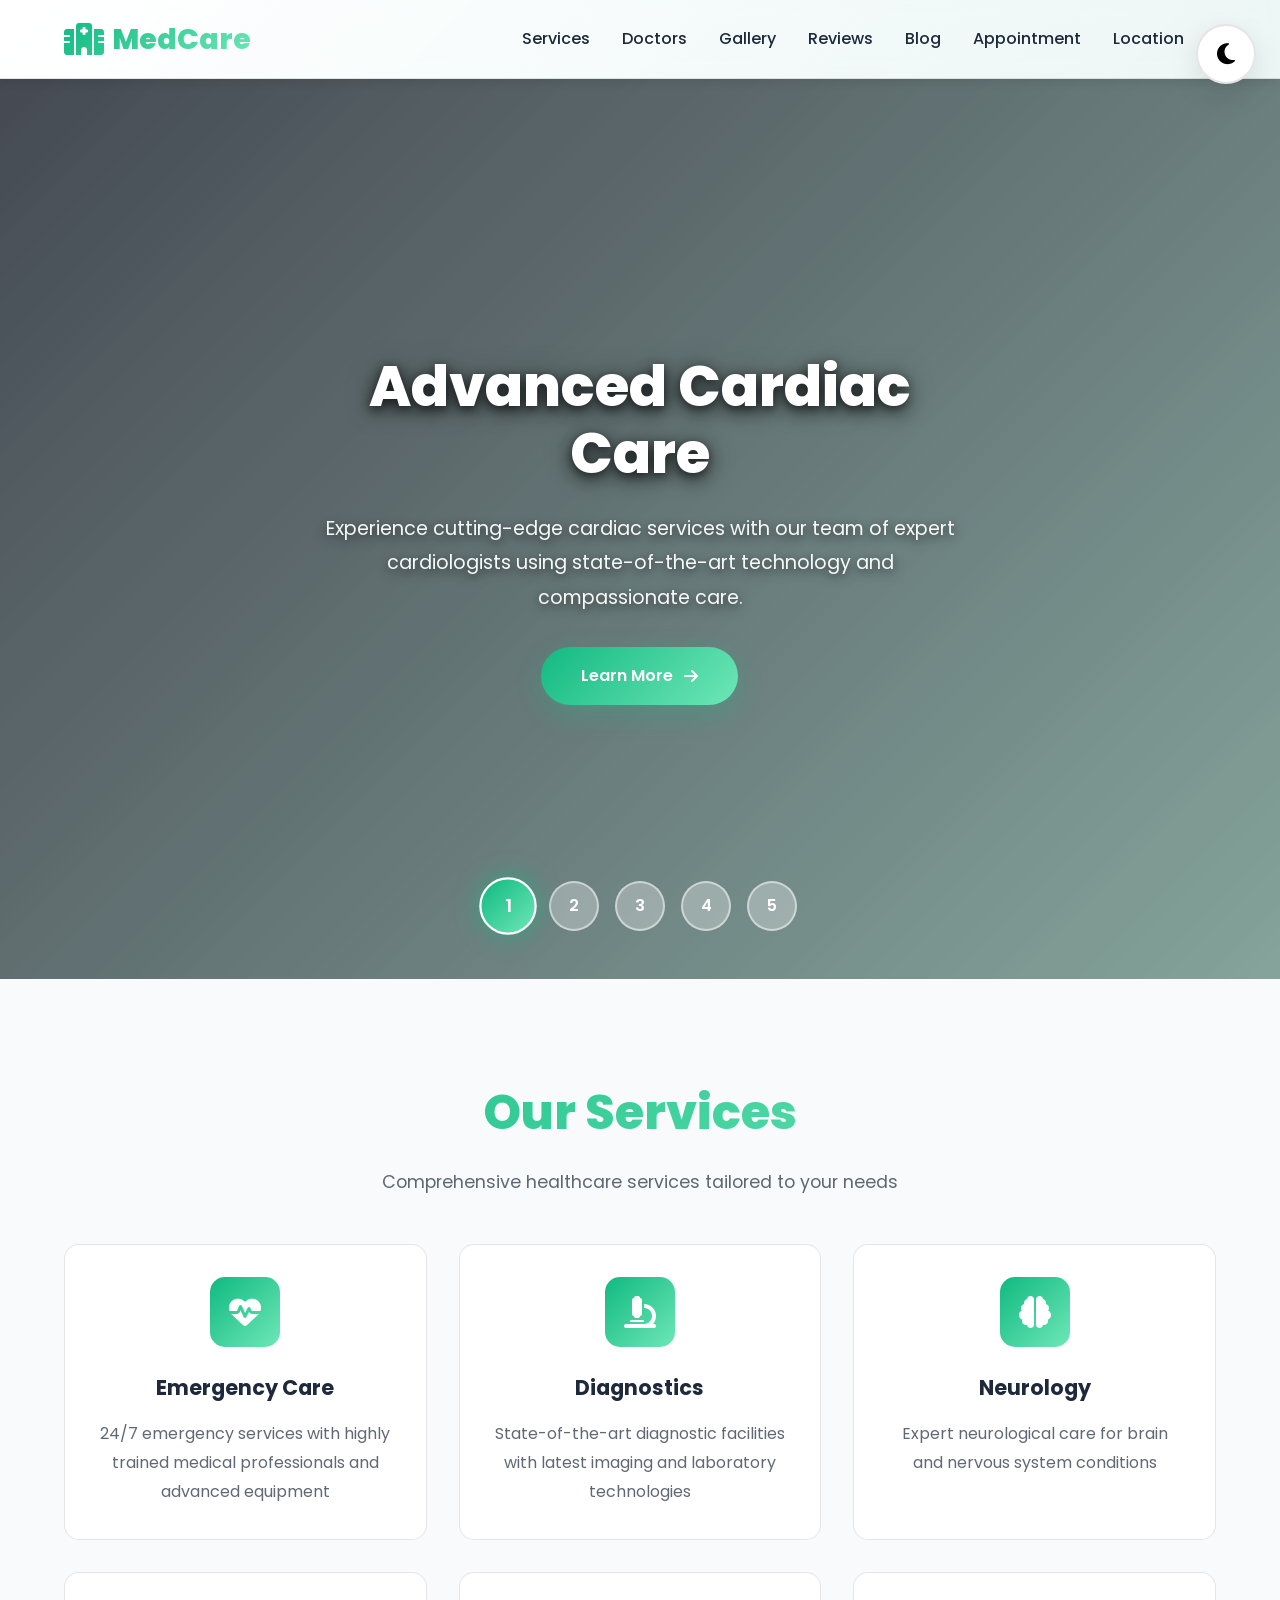
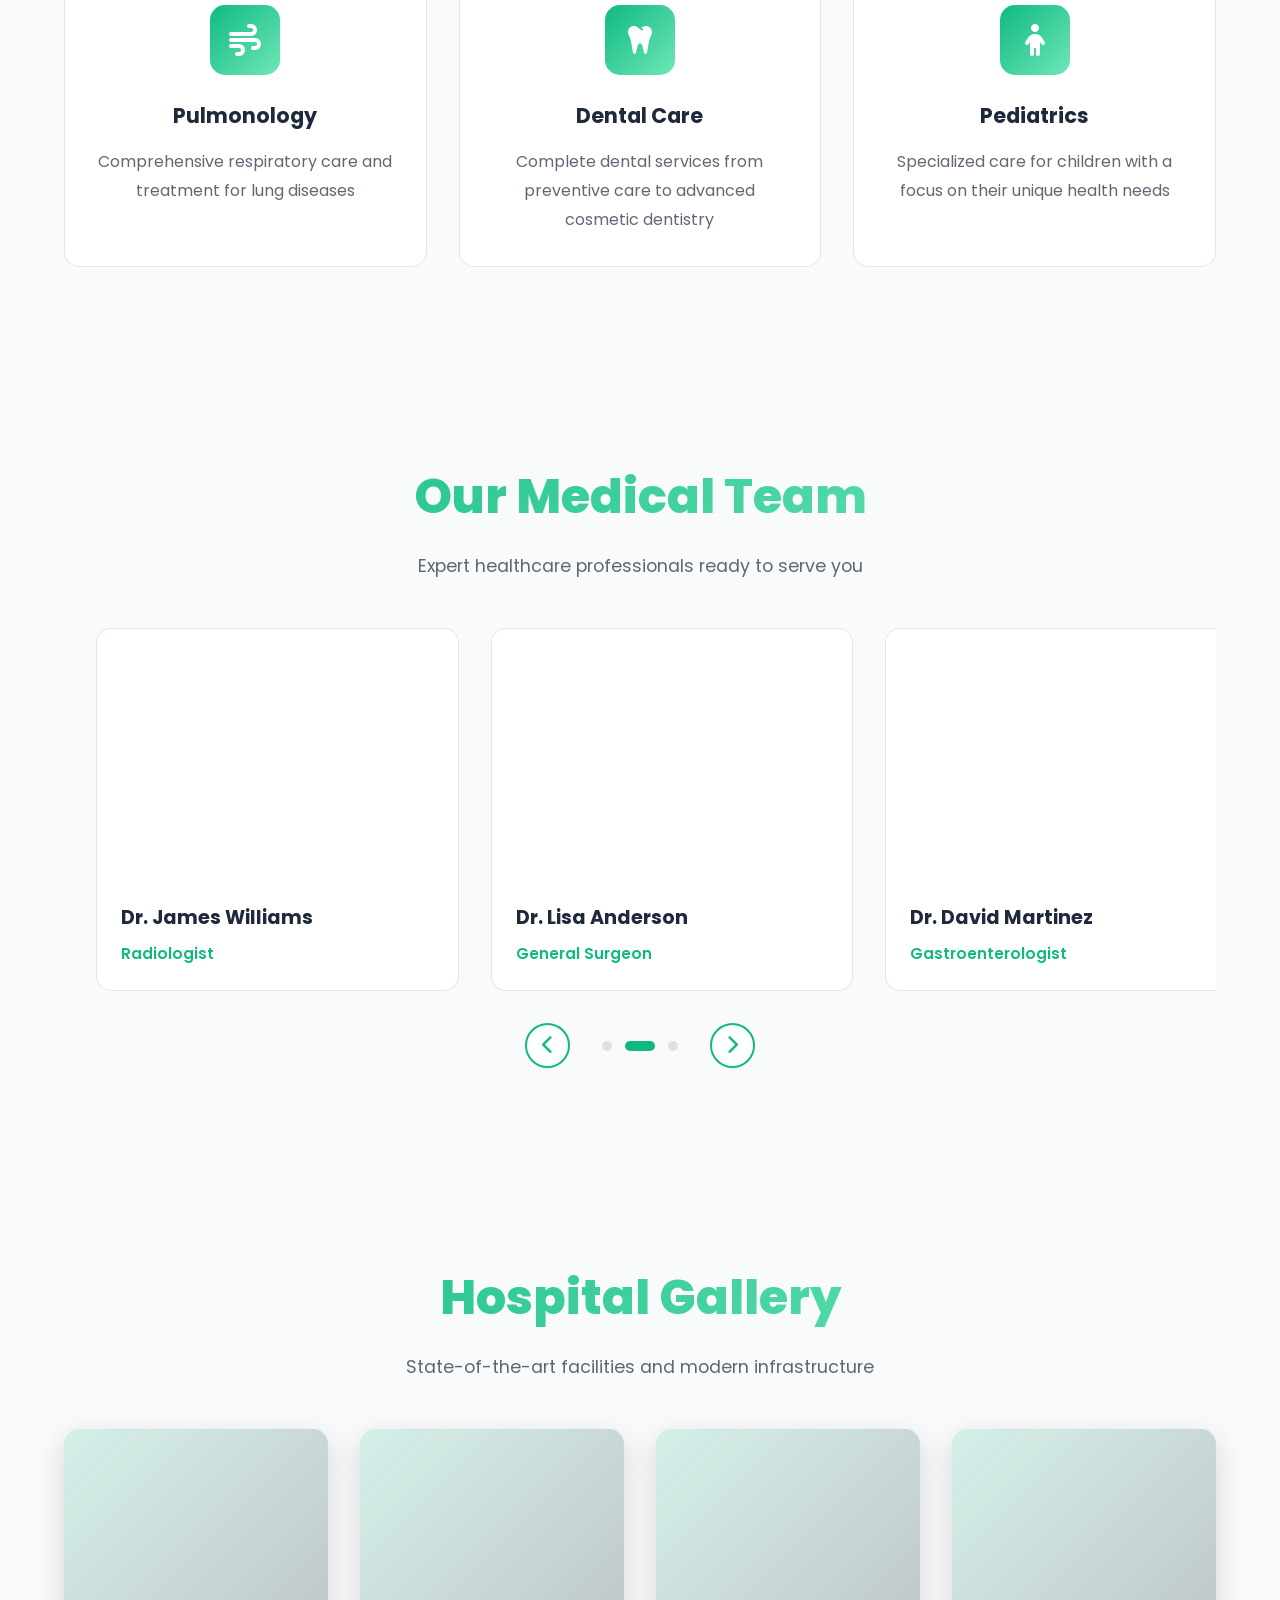
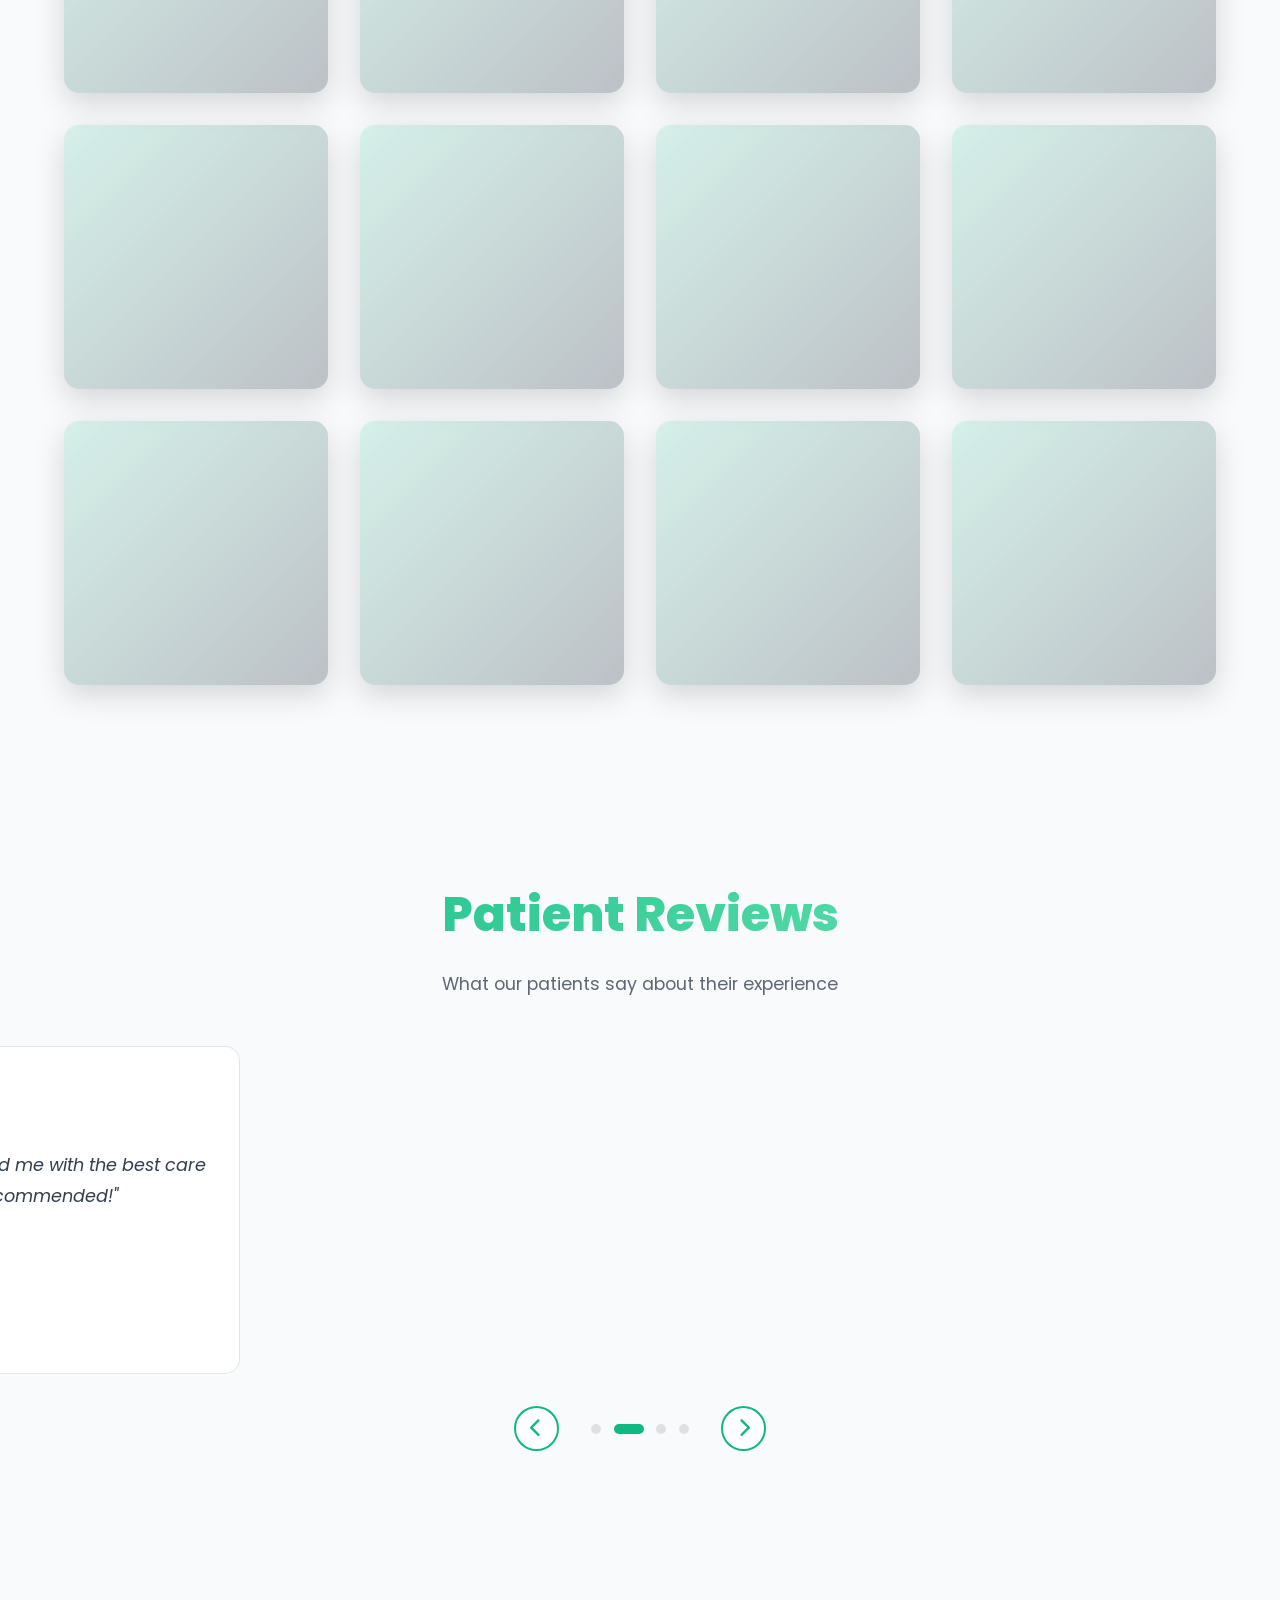
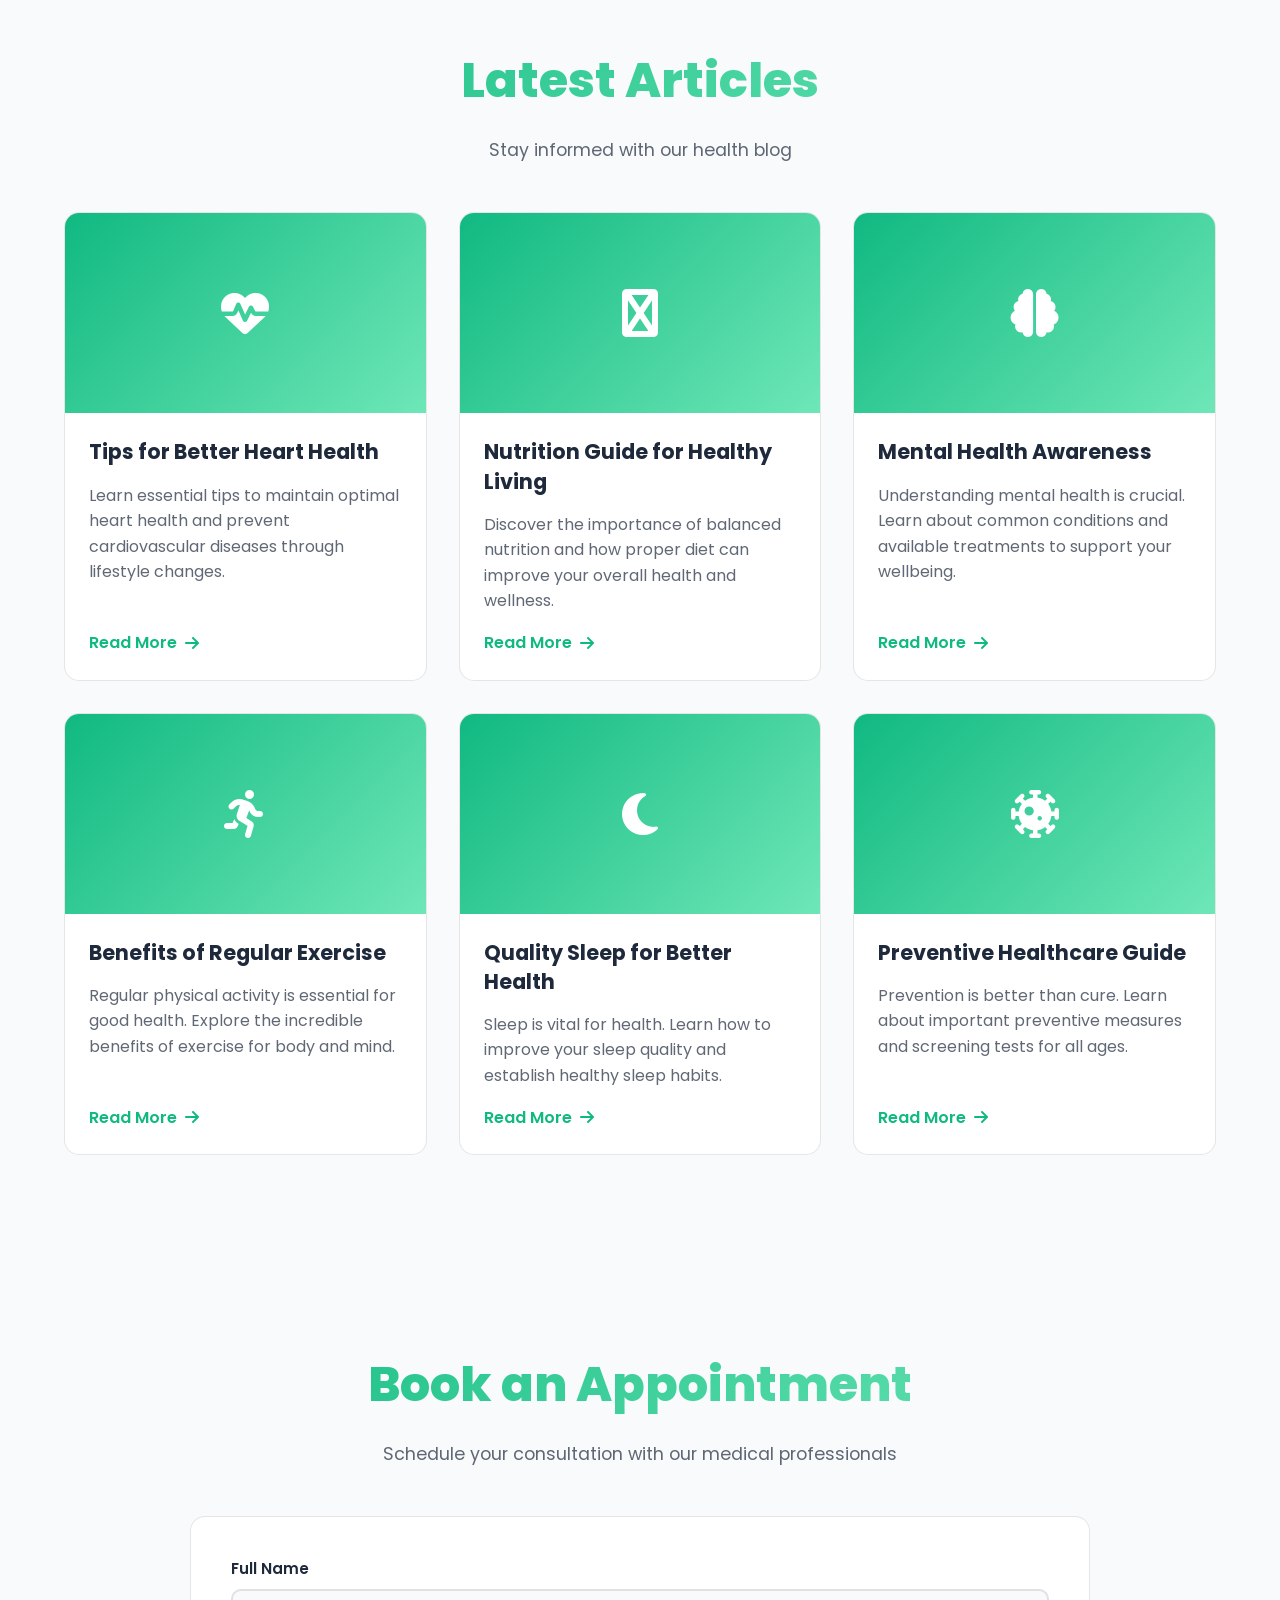
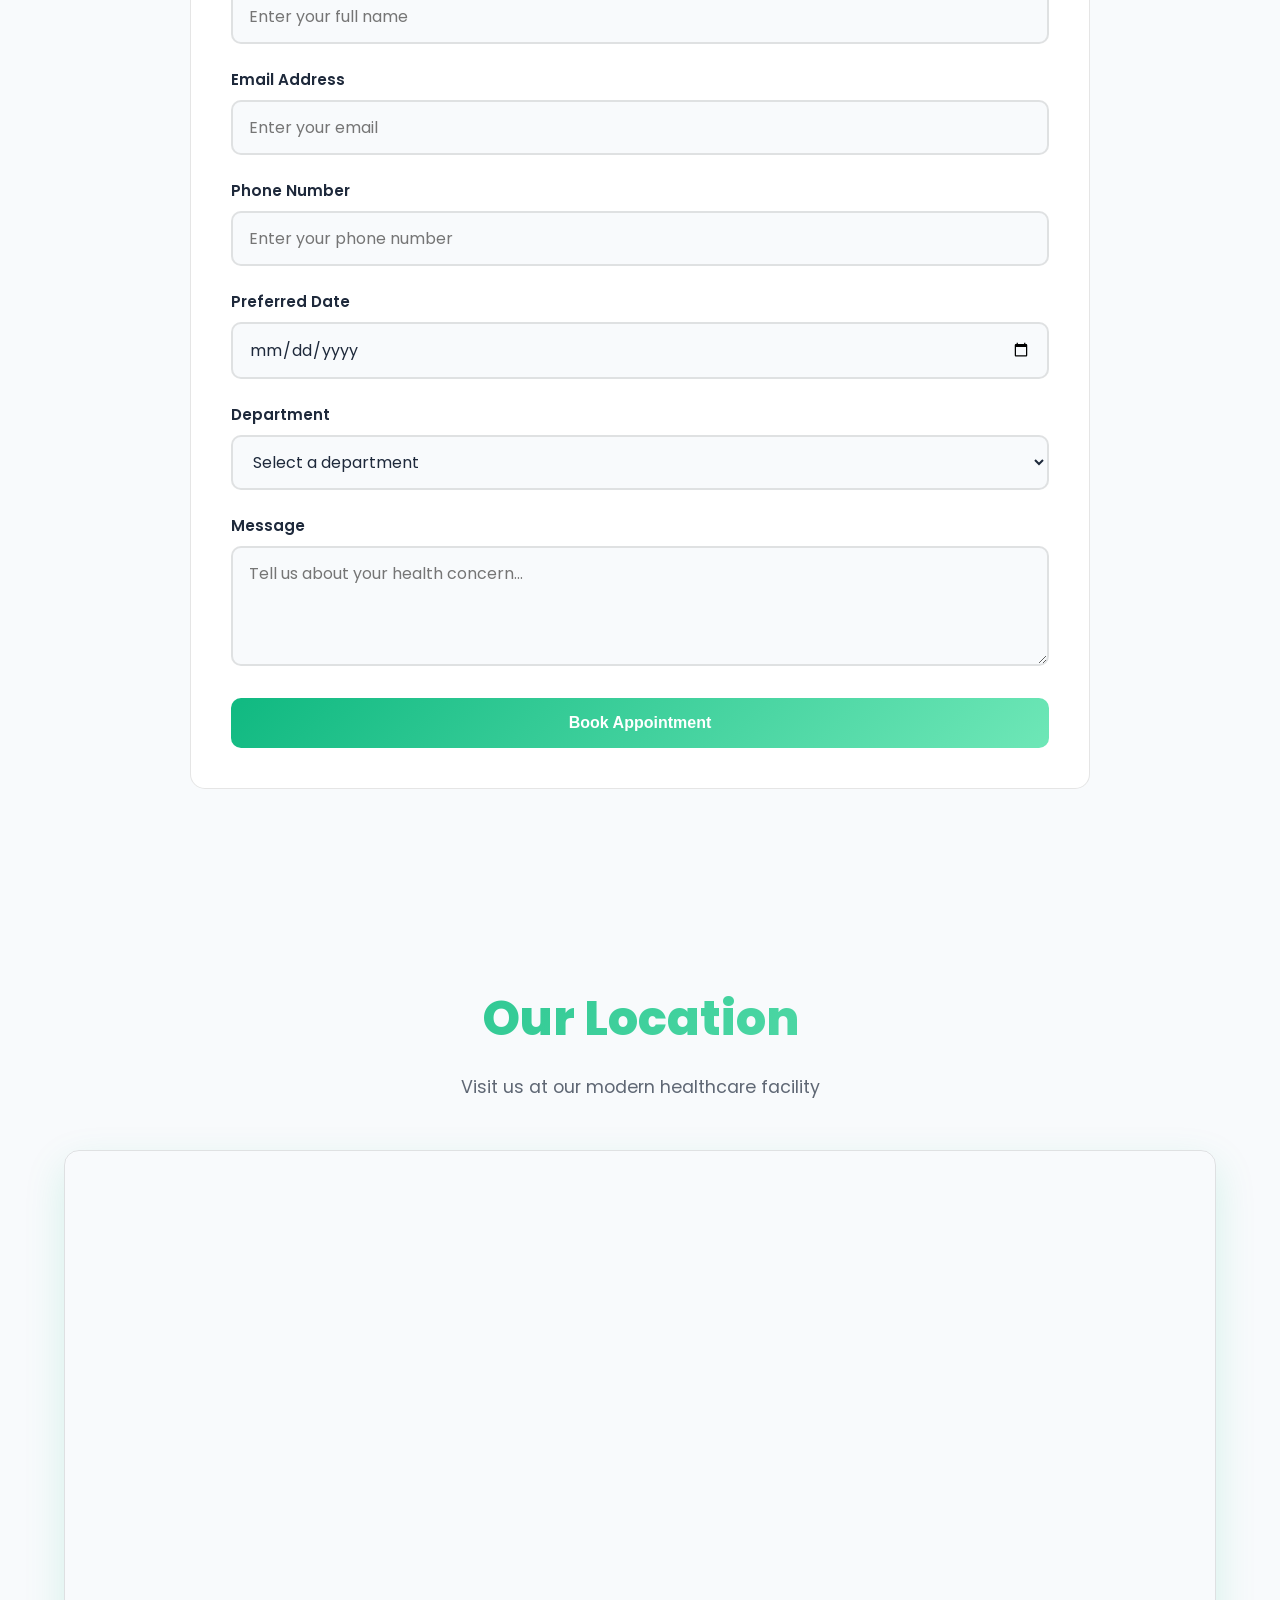
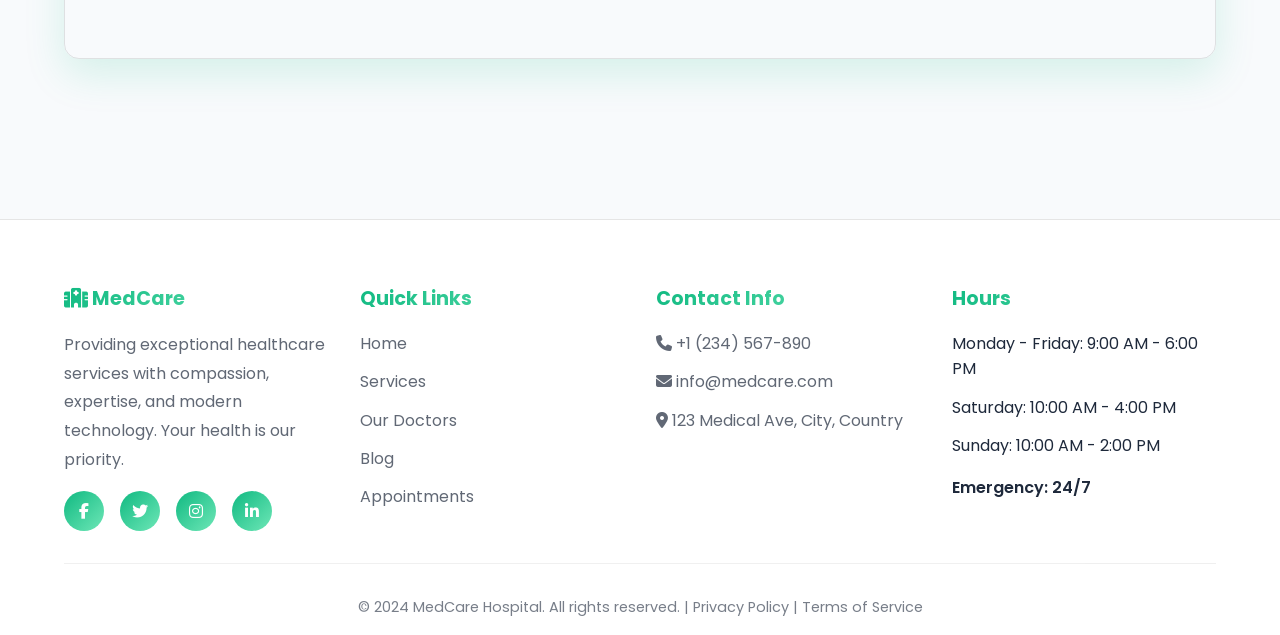
==== commit 55fcdcf7: "updated" ====
--- a/index.html
+++ b/index.html
@@ -18,8 +18,8 @@
     <!-- <link rel="stylesheet" href="modern-hospital.css"> -->
 </head>
 <body class="light-mode">
-    <!-- ==================== THEME TOGGLE ==================== -->
-    <button class="theme-toggle" id="themeToggle" aria-label="Toggle dark/light mode">
+    <!-- ==================== THEME TOGGLE (Desktop) ==================== -->
+    <button class="theme-toggle theme-toggle-desktop" id="themeToggle" aria-label="Toggle dark/light mode">
         <i class="fas fa-moon"></i>
     </button>
 
@@ -39,6 +39,13 @@
                     <li><a class="nav-link" onclick="scrollToSection('blog')">Blog</a></li>
                     <li><a class="nav-link" onclick="scrollToSection('appointment')">Appointment</a></li>
                     <li><a class="nav-link" onclick="scrollToSection('location')">Location</a></li>
+                    <li class="mobile-theme-divider"></li>
+                    <li class="mobile-theme-toggle-item">
+                        <button class="theme-toggle theme-toggle-mobile" id="themeToggleMobile" aria-label="Toggle dark/light mode">
+                            <i class="fas fa-moon"></i>
+                            <span class="toggle-label">Dark Mode</span>
+                        </button>
+                    </li>
                 </ul>
                 <div class="hamburger" id="hamburger">
                     <span></span>
--- a/styles.css
+++ b/styles.css
@@ -78,49 +78,110 @@
 
 /* ==================== THEME TOGGLE ==================== */
 .theme-toggle {
+    background: var(--card-bg);
+    border: 2px solid var(--border);
+    cursor: pointer;
+    transition: all 0.3s ease;
+    font-size: 1rem;
+}
+
+.theme-toggle:hover {
+    transform: scale(1.05);
+    background: var(--primary-color);
+    color: white;
+}
+
+.theme-toggle-desktop {
     position: fixed;
     top: 1.5rem;
     right: 1.5rem;
     z-index: 999;
-    background: var(--card-bg);
-    border: 2px solid var(--border);
     width: 60px;
     height: 60px;
     border-radius: 50%;
     display: flex;
     align-items: center;
     justify-content: center;
-    cursor: pointer;
-    transition: all 0.3s ease;
     box-shadow: var(--shadow);
 }
 
-.theme-toggle:hover {
+.theme-toggle-desktop:hover {
     transform: scale(1.1) rotate(20deg);
-    background: var(--primary-color);
-    color: white;
-}
-
-.theme-toggle i {
+}
+
+.theme-toggle-desktop i {
     font-size: 1.5rem;
 }
 
+.theme-toggle-mobile {
+    display: none;
+}
+
+.mobile-theme-toggle-item {
+    list-style: none !important;
+}
+
+.mobile-theme-divider {
+    display: none;
+    height: 1px;
+    background: var(--border);
+    margin: 0.5rem 0;
+    list-style: none !important;
+}
+
 @media (max-width: 768px) {
-    .theme-toggle {
-        top: auto;
-        bottom: 8rem;
-        right: 1rem;
-        width: 50px;
-        height: 50px;
-        z-index: 98;
+    .theme-toggle-desktop {
+        display: none;
+    }
+
+    .mobile-theme-divider {
+        display: block;
+    }
+
+    .mobile-theme-toggle-item {
+        display: block;
+    }
+
+    .theme-toggle-mobile {
+        display: flex;
+        align-items: center;
+        justify-content: flex-start;
+        width: 100%;
+        padding: 0.75rem 1rem;
+        border: 1px solid var(--border);
+        border-radius: 0.5rem;
+        background: transparent;
+        gap: 0.75rem;
+        color: var(--text);
+    }
+
+    .theme-toggle-mobile:hover {
+        background: var(--primary-color);
+        color: white;
+        transform: translateX(5px);
+    }
+
+    .theme-toggle-mobile i {
+        font-size: 1.25rem;
+    }
+
+    .toggle-label {
+        font-size: 1rem;
+        font-weight: 500;
     }
 }
 
 @media (max-width: 480px) {
-    .theme-toggle {
-        bottom: 7rem;
-        width: 45px;
-        height: 45px;
+    .theme-toggle-mobile {
+        padding: 0.625rem 0.875rem;
+    }
+
+    .theme-toggle-mobile i {
+        font-size: 1.1rem;
+    }
+
+    .toggle-label {
+        font-size: 0.95rem;
     }
 }
 
@@ -208,6 +269,7 @@
     flex-direction: column;
     gap: 0.5rem;
     cursor: pointer;
+    margin-left: auto;
 }
 
 .hamburger span {
@@ -1269,6 +1331,7 @@
     display: flex;
     transition: transform 0.5s ease;
     will-change: transform;
+    overflow: hidden;
 }
 
 .testimonial-slide {
@@ -1670,12 +1733,23 @@
 
 /* ==================== RESPONSIVE ==================== */
 @media (max-width: 768px) {
+    .navbar-content {
+        justify-content: space-between;
+        padding-right: 1rem;
+    }
+
+    .navbar-brand {
+        width: auto;
+    }
+
     .nav-links {
         display: none;
     }
 
     .hamburger {
         display: flex;
+        flex-shrink: 0;
+        gap: 6px;
     }
 
     .nav-links.active {
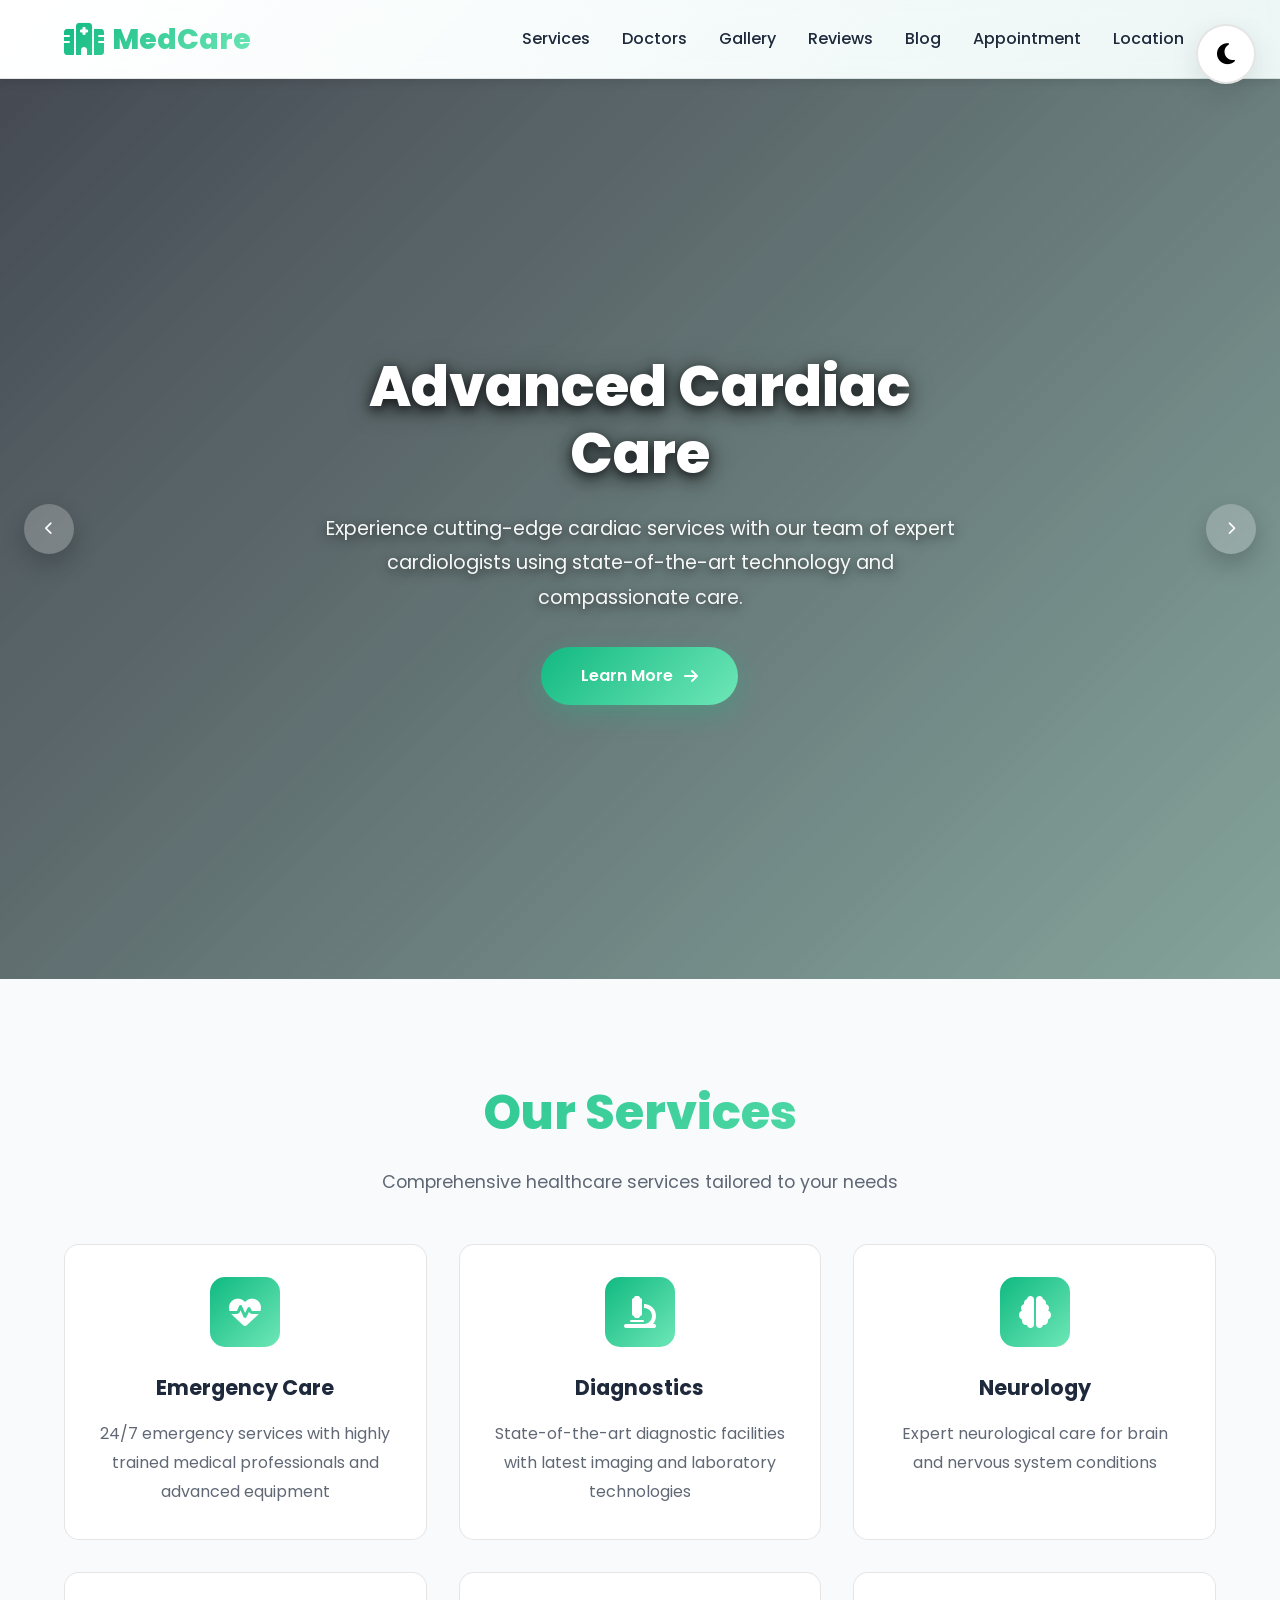
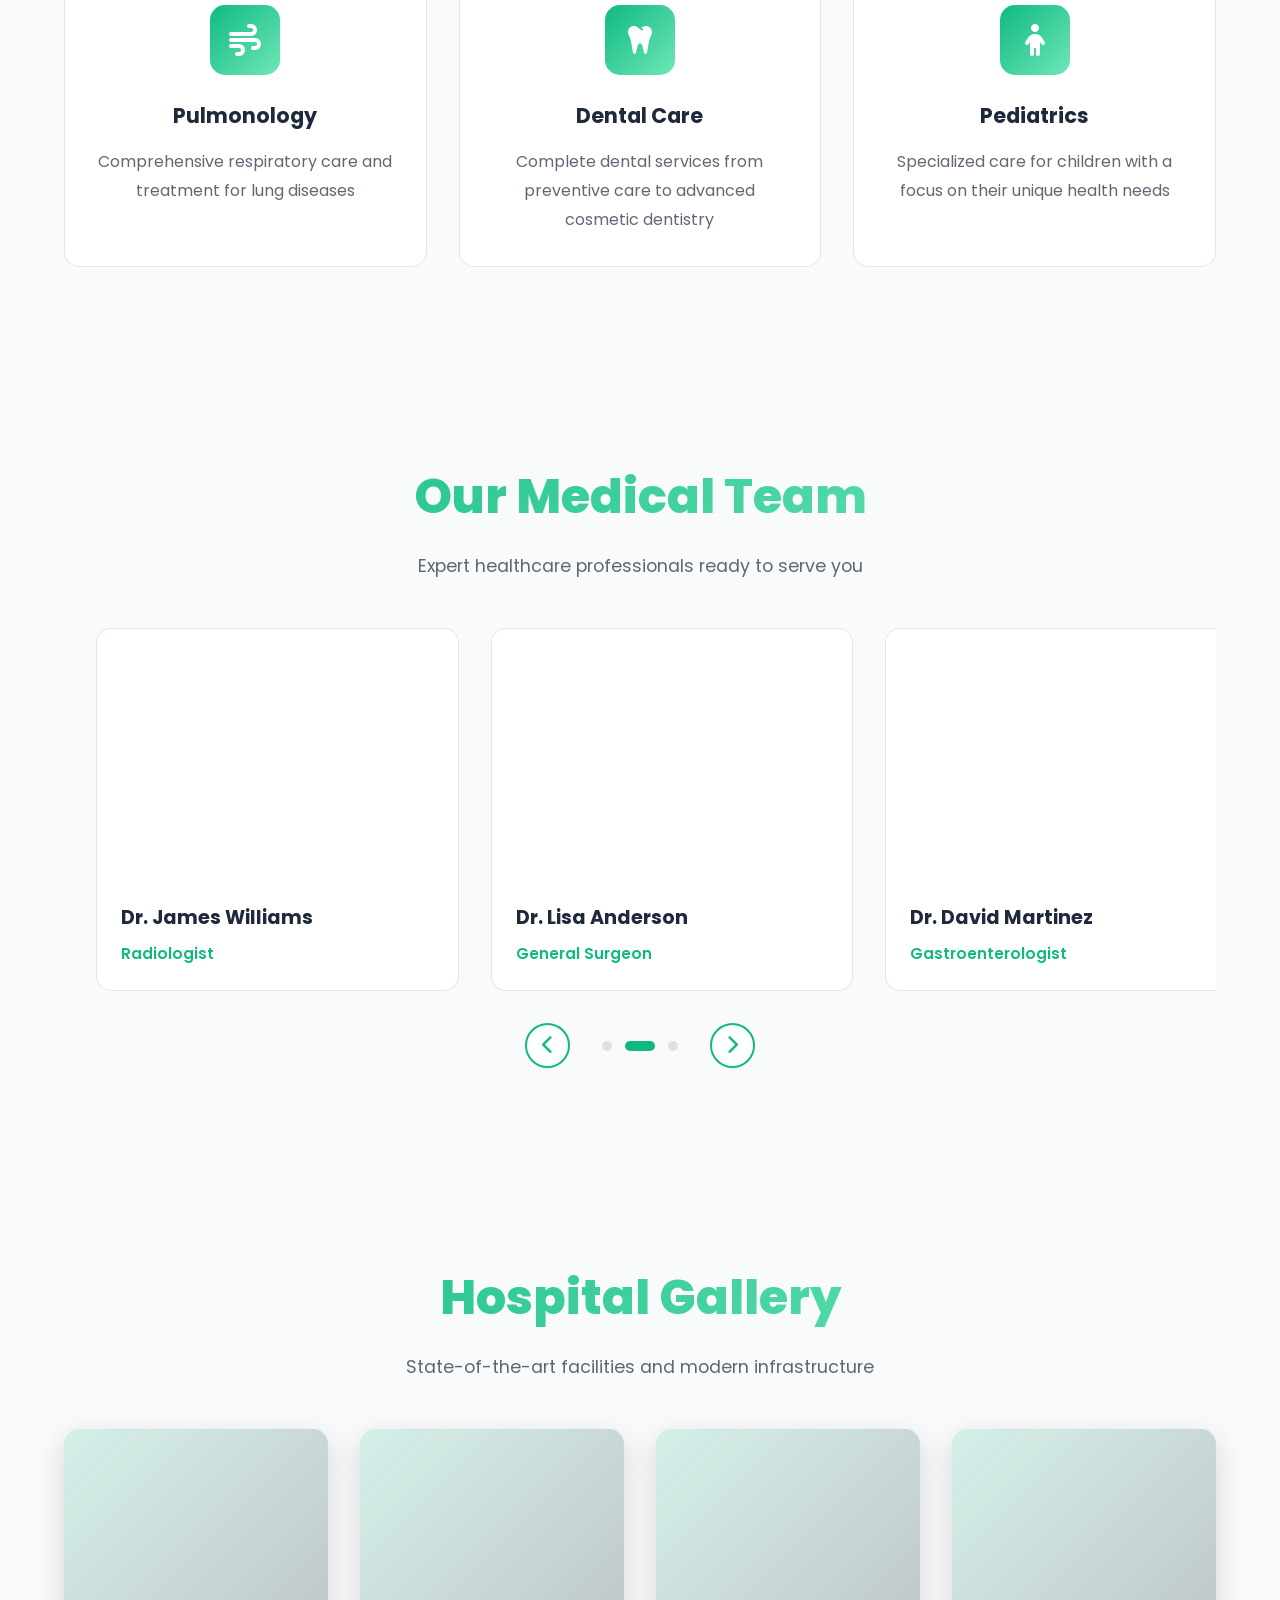
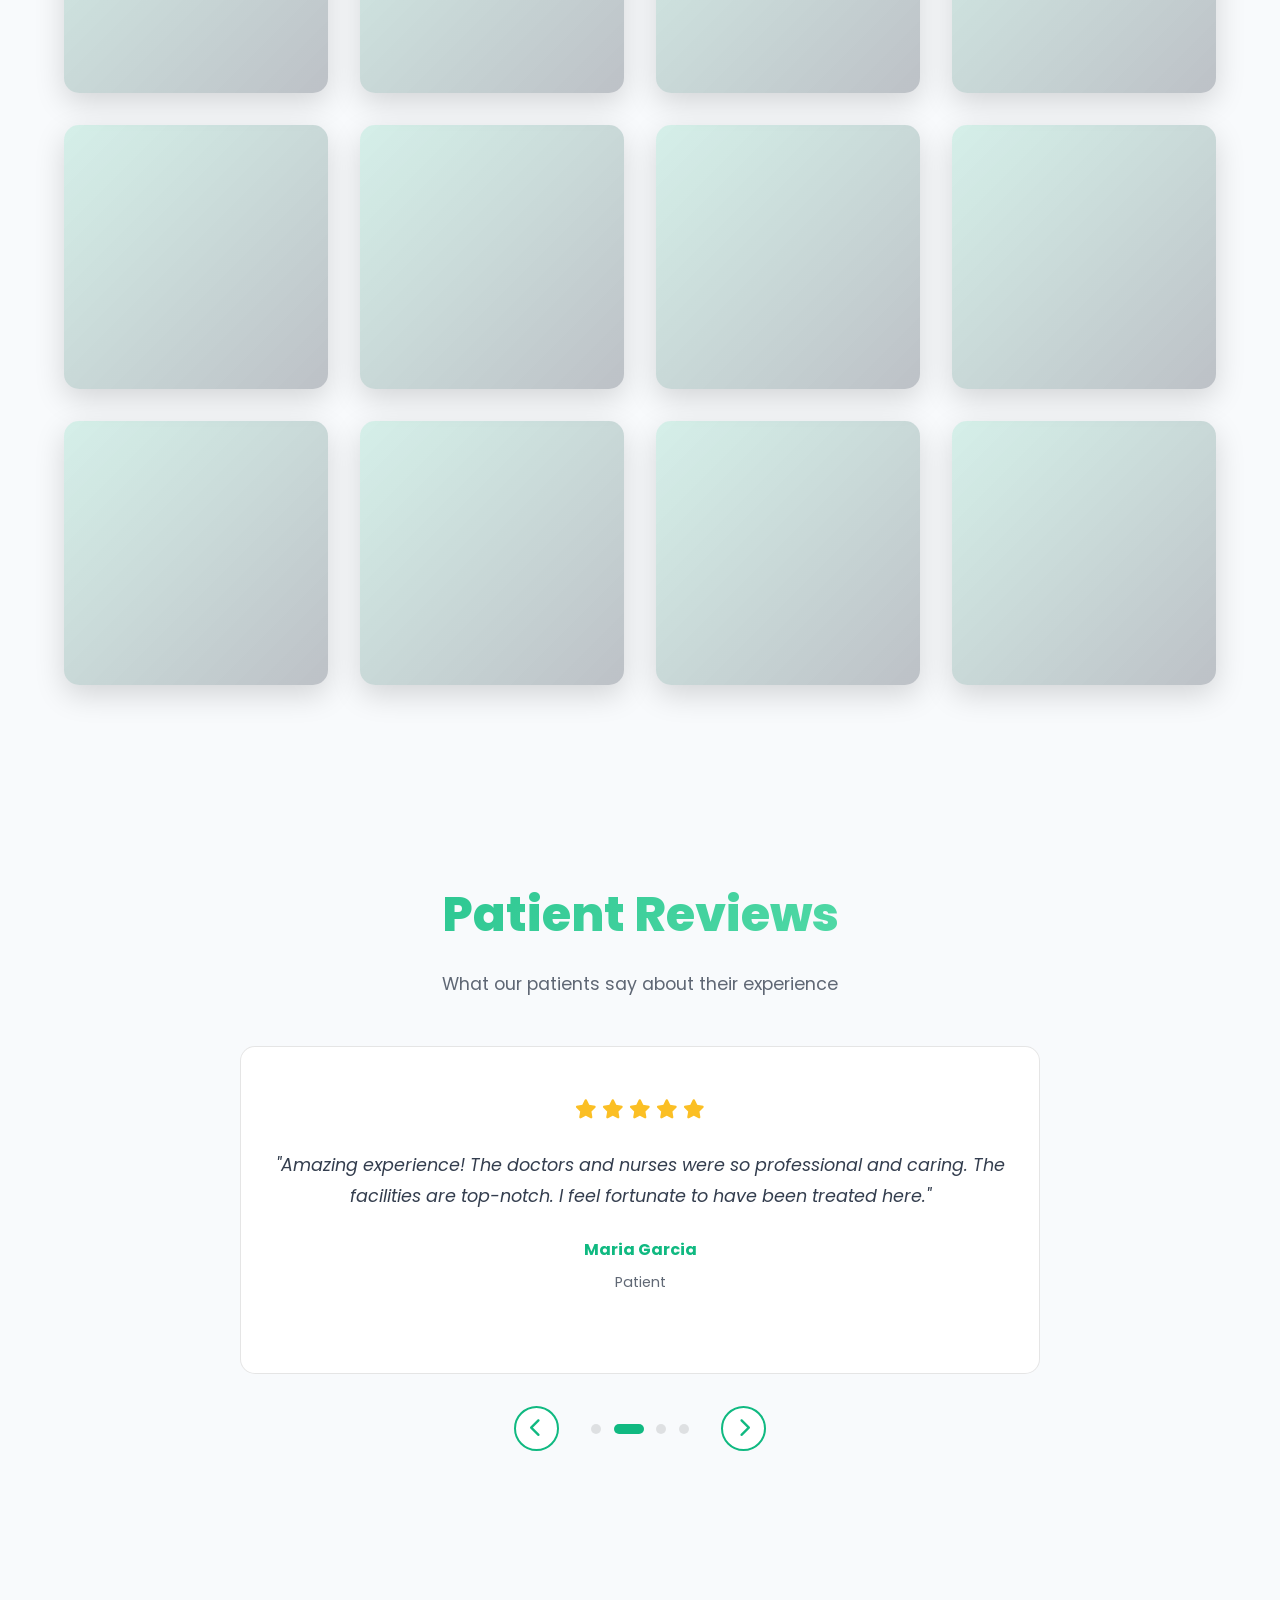
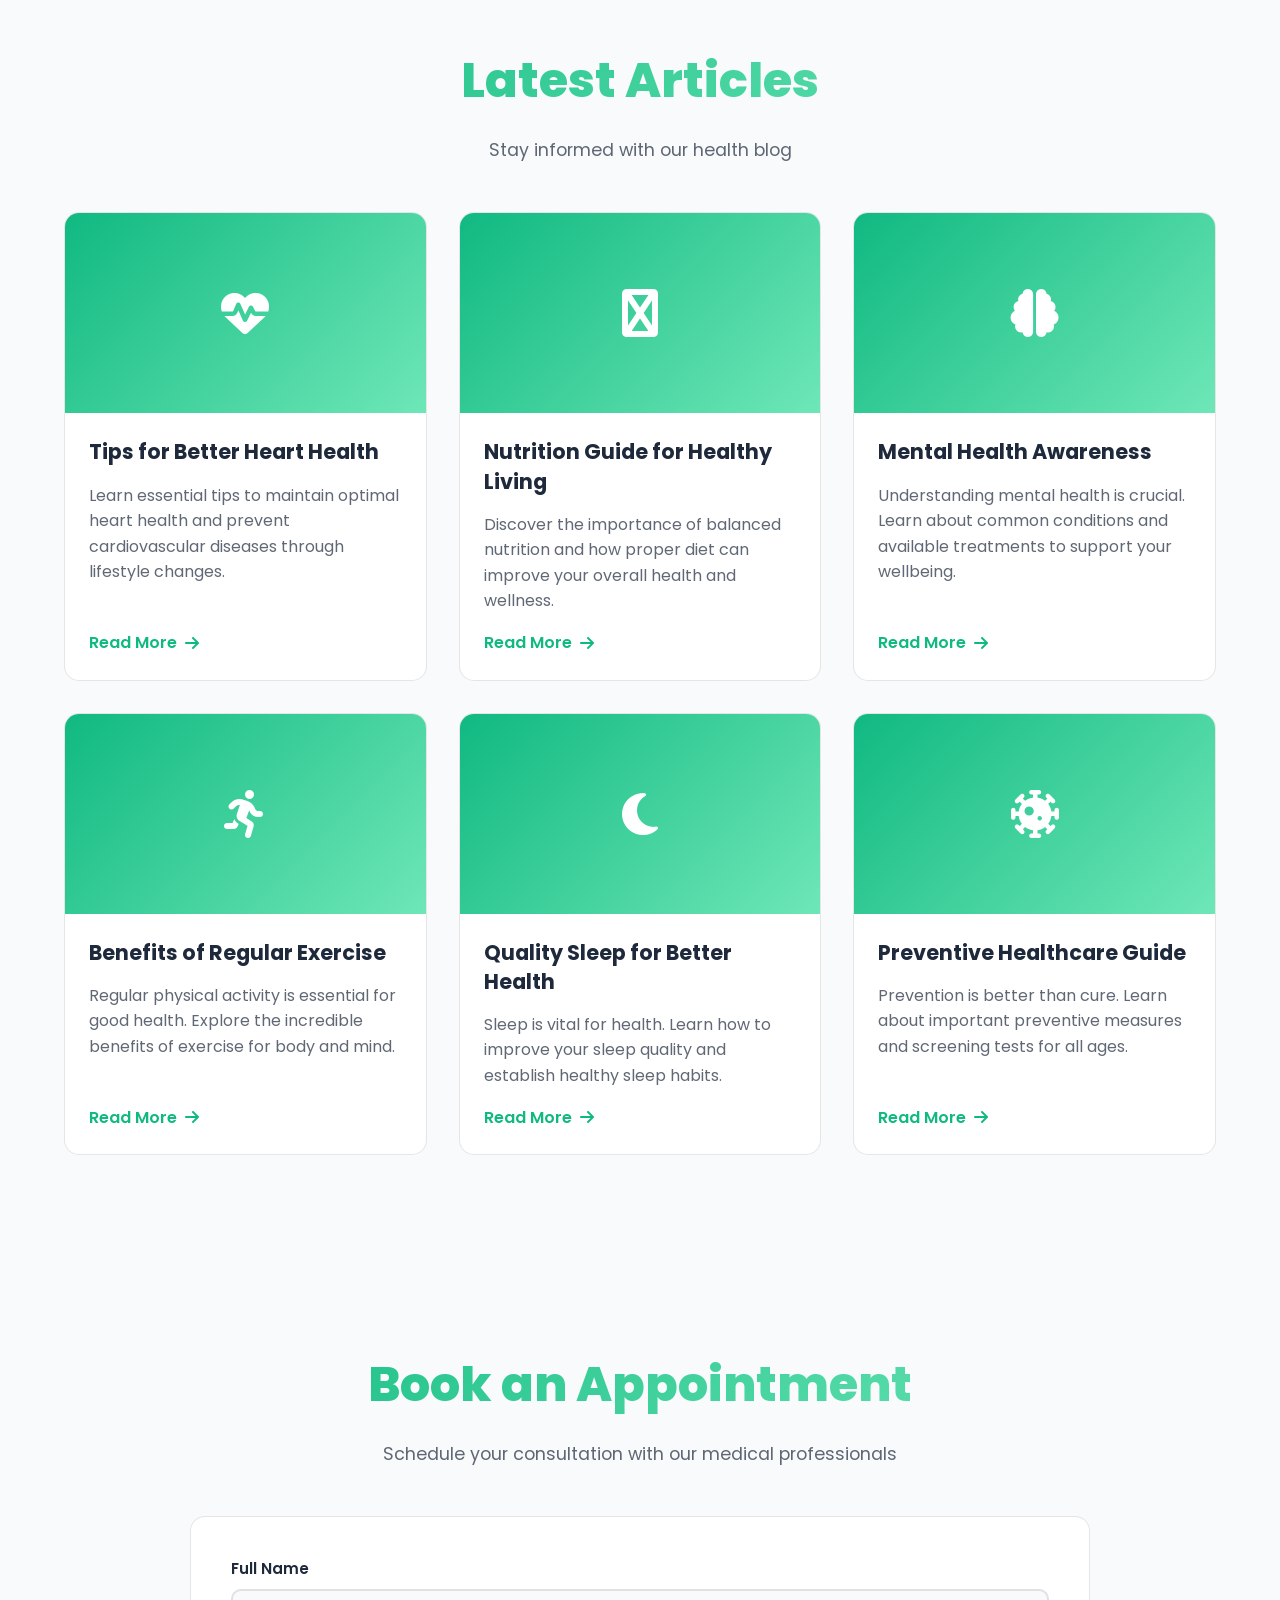
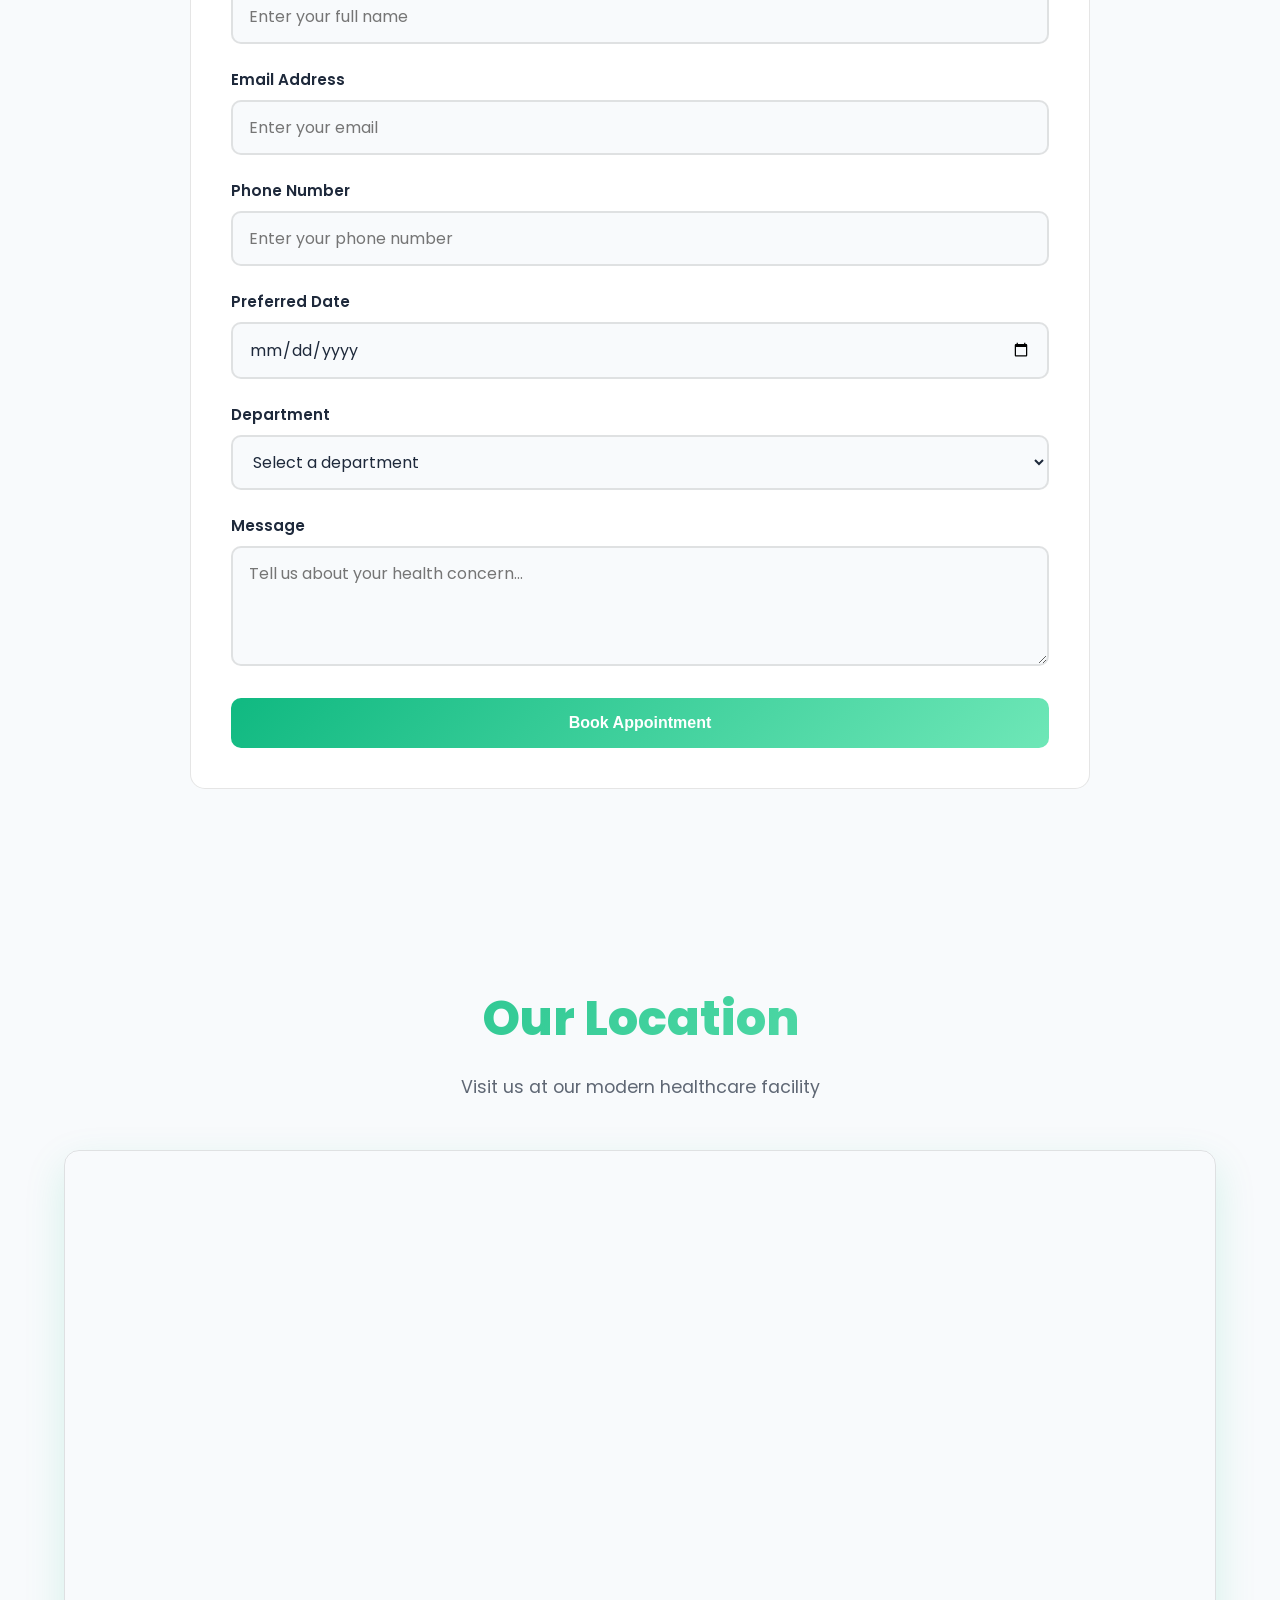
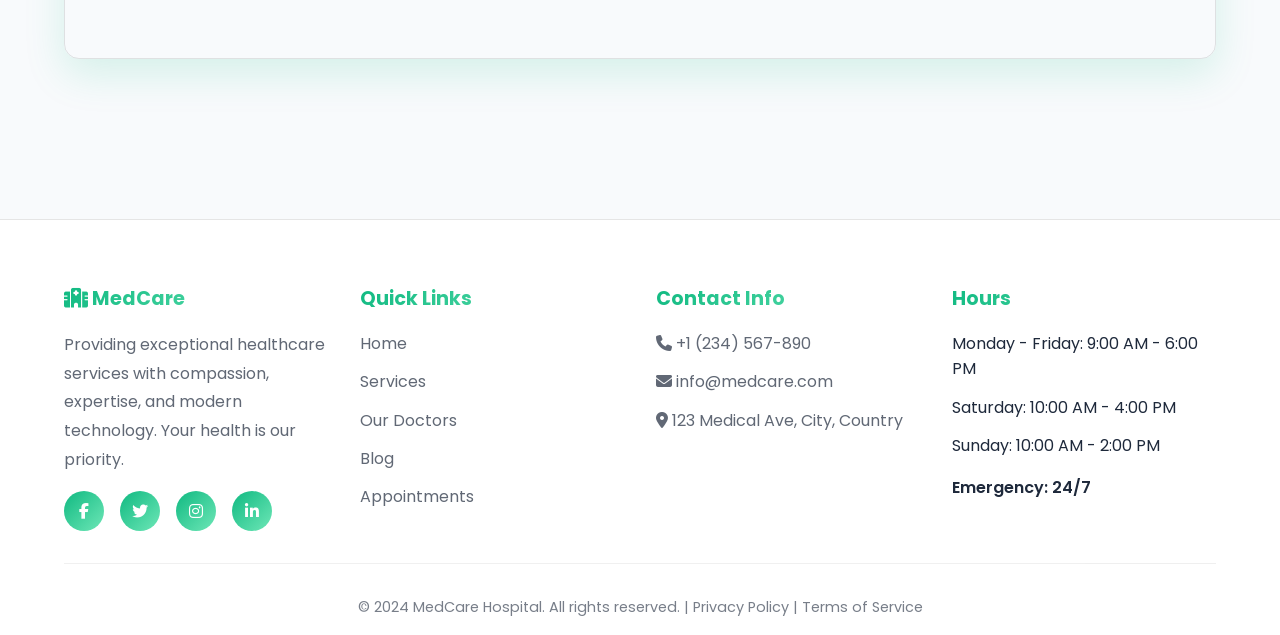
==== commit 6cc1db24: "updated" ====
--- a/index.html
+++ b/index.html
@@ -105,6 +105,12 @@
             </div>
 
             <!-- Navigation Dots -->
+            <button class="hero-nav-button hero-nav-prev" onclick="previousHeroSlide()" aria-label="Previous slide">
+                <i class="fas fa-chevron-left"></i>
+            </button>
+            <button class="hero-nav-button hero-nav-next" onclick="nextHeroSlide()" aria-label="Next slide">
+                <i class="fas fa-chevron-right"></i>
+            </button>
             <div class="hero-dots" id="heroDots"></div>
         </div>
     </section>
@@ -155,6 +161,12 @@
             </div>
 
             <!-- Navigation Dots -->
+            <button class="hero-nav-button hero-nav-prev" onclick="previousHeroSlide()" aria-label="Previous slide">
+                <i class="fas fa-chevron-left"></i>
+            </button>
+            <button class="hero-nav-button hero-nav-next" onclick="nextHeroSlide()" aria-label="Next slide">
+                <i class="fas fa-chevron-right"></i>
+            </button>
             <div class="hero-dots" id="heroDots2"></div>
         </div>
     </section>
@@ -205,6 +217,12 @@
             </div>
 
             <!-- Navigation Dots -->
+            <button class="hero-nav-button hero-nav-prev" onclick="previousHeroSlide()" aria-label="Previous slide">
+                <i class="fas fa-chevron-left"></i>
+            </button>
+            <button class="hero-nav-button hero-nav-next" onclick="nextHeroSlide()" aria-label="Next slide">
+                <i class="fas fa-chevron-right"></i>
+            </button>
             <div class="hero-dots" id="heroDots3"></div>
         </div>
     </section>
--- a/styles.css
+++ b/styles.css
@@ -288,6 +288,7 @@
     display: flex;
     align-items: center;
     justify-content: center;
+
 }
 
 .hero-carousel-wrapper {
@@ -630,11 +631,43 @@
     bottom: 3rem;
     left: 50%;
     transform: translateX(-50%);
-    display: flex;
+    display: none;
     gap: 1rem;
     z-index: 10;
     justify-content: center;
     align-items: center;
+}
+
+.hero-nav-button {
+    position: absolute;
+    top: 50%;
+    transform: translateY(-50%);
+    width: 50px;
+    height: 50px;
+    border: none;
+    border-radius: 50%;
+    background: rgba(255, 255, 255, 0.22);
+    color: white;
+    display: flex;
+    align-items: center;
+    justify-content: center;
+    cursor: pointer;
+    z-index: 20;
+    transition: transform 0.3s ease, background 0.3s ease;
+    box-shadow: 0 10px 25px rgba(0, 0, 0, 0.2);
+}
+
+.hero-nav-button:hover {
+    transform: translateY(-50%) scale(1.05);
+    background: rgba(255, 255, 255, 0.35);
+}
+
+.hero-nav-prev {
+    left: 1.5rem;
+}
+
+.hero-nav-next {
+    right: 1.5rem;
 }
 
 .hero-dot {
@@ -844,6 +877,7 @@
     flex: 0 0 100%;
     width: 100%;
     height: 100%;
+    height: 100dvh;
     position: relative;
     display: flex;
     align-items: center;
@@ -1324,17 +1358,21 @@
 .testimonial-carousel {
     position: relative;
     max-width: 800px;
+    width: 100%;
     margin: 0 auto;
+    overflow: hidden;
 }
 
 .testimonial-track {
     display: flex;
+    width: 100%;
     transition: transform 0.5s ease;
     will-change: transform;
-    overflow: hidden;
 }
 
 .testimonial-slide {
+    min-width: 100%;
+    flex: 0 0 100%;
     flex: 0 0 100%;
     padding: 3rem 2rem;
     background: var(--card-bg);
